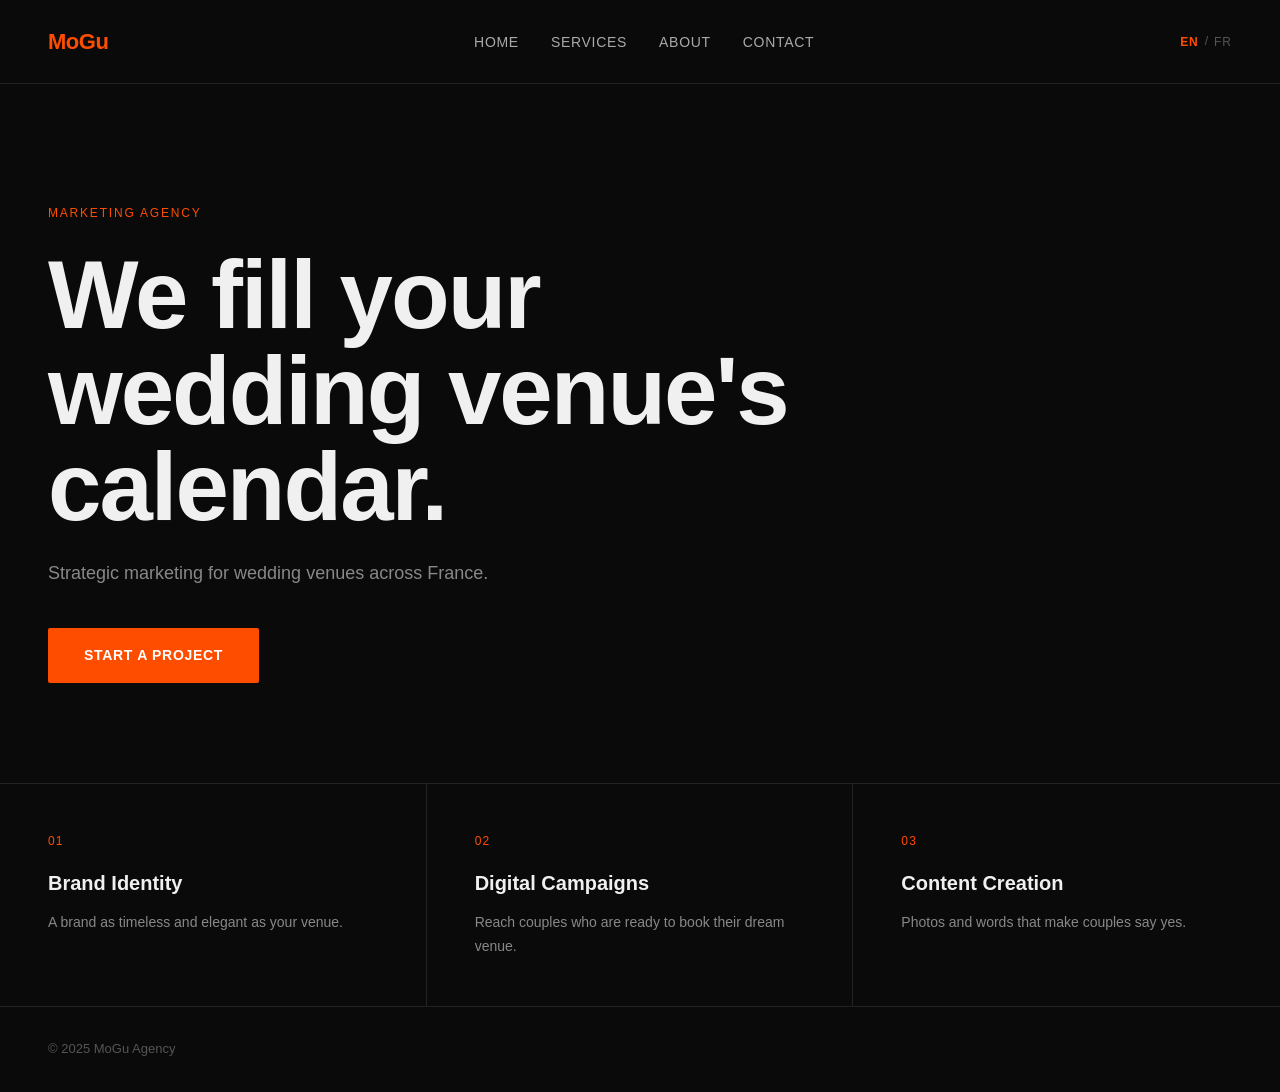
==== index.html @ d8487468 "add images, bilingual toggle, wedding venue content" ====
<!DOCTYPE html>
<html lang="en">

<head>
  <meta charset="UTF-8">
  <meta name="viewport" content="width=device-width, initial-scale=1.0">
  <title>MoGu Agency</title>
  <link rel="stylesheet" href="css/style.css">
</head>

<body>

  <!-- NAVIGATION -->
  <nav class="nav">
    <a href="index.html" class="nav-logo">MoGu</a>
    <button class="nav-toggle" aria-label="Toggle menu">
      <span></span><span></span><span></span>
    </button>
    <ul class="nav-links">
      <li><a href="index.html" data-i18n="nav.home">Home</a></li>
      <li><a href="services.html" data-i18n="nav.services">Services</a></li>
      <li><a href="about.html" data-i18n="nav.about">About</a></li>
      <li><a href="contact.html" data-i18n="nav.contact">Contact</a></li>
    </ul>
    <div class="lang-toggle">
      <button class="lang-btn active" data-lang="en">EN</button>
      <span>/</span>
      <button class="lang-btn" data-lang="fr">FR</button>
    </div>
  </nav>

  <!-- HERO SECTION -->
  <section class="hero">
    <p class="hero-label" data-i18n="home.label">Marketing Agency</p>
    <h1 class="hero-title" data-i18n="home.title">We fill your wedding venue's calendar.</h1>
    <p class="hero-sub" data-i18n="home.sub">Strategic marketing for wedding venues across France.</p>
    <a href="contact.html" class="btn" data-i18n="home.cta">Start a project</a>
  </section>

  <!-- SERVICES PREVIEW -->
  <section class="services-preview">
    <div class="service-card">
      <span class="service-num">01</span>
      <h3 data-i18n="home.s1.title">Brand Identity</h3>
      <p data-i18n="home.s1.desc">A brand as timeless and elegant as your venue.</p>
    </div>
    <div class="service-card">
      <span class="service-num">02</span>
      <h3 data-i18n="home.s2.title">Digital Campaigns</h3>
      <p data-i18n="home.s2.desc">Reach couples who are ready to book their dream venue.</p>
    </div>
    <div class="service-card">
      <span class="service-num">03</span>
      <h3 data-i18n="home.s3.title">Content Creation</h3>
      <p data-i18n="home.s3.desc">Photos and words that make couples say yes.</p>
    </div>
  </section>

  <!-- FOOTER -->
  <footer class="footer">
    <p>© 2025 MoGu Agency</p>
  </footer>

  <script src="js/main.js"></script>

</body>
</html>
---- css/style.css ----
/* ── RESET & BASE ── */
* {
  margin: 0;
  padding: 0;
  box-sizing: border-box;
}

body {
  font-family: 'Helvetica Neue', Arial, sans-serif;
  background-color: #0a0a0a;
  color: #f0f0f0;
  line-height: 1.6;
}

a {
  text-decoration: none;
  color: inherit;
}

/* ── NAVIGATION ── */
.nav {
  display: flex;
  justify-content: space-between;
  align-items: center;
  padding: 24px 48px;
  border-bottom: 1px solid #222;
}

.nav-logo {
  font-size: 22px;
  font-weight: 700;
  letter-spacing: -0.5px;
  color: #ff4d00;
}

.nav-links {
  list-style: none;
  display: flex;
  gap: 32px;
}

.nav-links a {
  font-size: 14px;
  letter-spacing: 0.05em;
  text-transform: uppercase;
  color: #aaa;
  transition: color 0.2s;
}

.nav-links a:hover {
  color: #f0f0f0;
}

/* ── HERO ── */
.hero {
  padding: 120px 48px 100px;
  max-width: 900px;
}

.hero-label {
  font-size: 12px;
  letter-spacing: 0.15em;
  text-transform: uppercase;
  color: #ff4d00;
  margin-bottom: 24px;
}

.hero-title {
  font-size: clamp(48px, 8vw, 96px);
  font-weight: 800;
  line-height: 1.0;
  letter-spacing: -2px;
  margin-bottom: 24px;
  color: #f0f0f0;
}

.hero-sub {
  font-size: 18px;
  color: #888;
  margin-bottom: 40px;
}

.btn {
  display: inline-block;
  padding: 16px 36px;
  background: #ff4d00;
  color: #fff;
  font-size: 14px;
  font-weight: 600;
  letter-spacing: 0.05em;
  text-transform: uppercase;
  border-radius: 2px;
  transition: background 0.2s;
}

.btn:hover {
  background: #e04400;
}

/* ── SERVICES PREVIEW ── */
.services-preview {
  display: grid;
  grid-template-columns: repeat(3, 1fr);
  border-top: 1px solid #222;
}

.service-card {
  padding: 48px;
  border-right: 1px solid #222;
}

.service-card:last-child {
  border-right: none;
}

.service-num {
  font-size: 12px;
  color: #ff4d00;
  letter-spacing: 0.1em;
  display: block;
  margin-bottom: 16px;
}

.service-card h3 {
  font-size: 20px;
  font-weight: 700;
  margin-bottom: 12px;
}

.service-card p {
  font-size: 14px;
  color: #888;
  line-height: 1.7;
}

/* ── FOOTER ── */
.footer {
  padding: 32px 48px;
  border-top: 1px solid #222;
  font-size: 13px;
  color: #555;
}

/* ── SERVICES ── */

/* ── PAGE HEADER ── */
.page-header {
  padding: 80px 48px 60px;
  border-bottom: 1px solid #222;
}

.page-title {
  font-size: clamp(40px, 6vw, 80px);
  font-weight: 800;
  line-height: 1.0;
  letter-spacing: -2px;
  margin-top: 16px;
}

/* ── SERVICES LIST ── */
.services-list {
  display: flex;
  flex-direction: column;
}

.service-row {
  display: grid;
  grid-template-columns: 80px 1fr 240px;
  gap: 48px;
  padding: 48px;
  border-bottom: 1px solid #222;
  transition: background 0.2s;
}

.service-row:hover {
  background: #111;
}

.service-row-num {
  font-size: 13px;
  color: #ff4d00;
  letter-spacing: 0.1em;
  padding-top: 6px;
}

.service-row-body h2 {
  font-size: 26px;
  font-weight: 700;
  margin-bottom: 16px;
  letter-spacing: -0.5px;
}

.service-row-body p {
  font-size: 15px;
  color: #888;
  line-height: 1.8;
  max-width: 500px;
}

.service-row-tags {
  display: flex;
  flex-direction: column;
  gap: 8px;
  padding-top: 6px;
}

.tag {
  display: inline-block;
  padding: 6px 14px;
  border: 1px solid #333;
  font-size: 12px;
  color: #aaa;
  letter-spacing: 0.05em;
  border-radius: 2px;
  width: fit-content;
}

/* ── CTA BAR ── */
.cta-bar {
  display: flex;
  justify-content: space-between;
  align-items: center;
  padding: 48px;
  border-bottom: 1px solid #222;
}

.cta-bar p {
  font-size: 24px;
  font-weight: 700;
  letter-spacing: -0.5px;
}

/* ── ACTIVE NAV LINK ── */
.nav-active {
  color: #f0f0f0 !important;
}

/* ── MANIFESTO ── */
.manifesto {
  padding: 80px 48px;
  border-bottom: 1px solid #222;
  max-width: 800px;
}

.manifesto-text {
  font-size: clamp(22px, 3vw, 36px);
  font-weight: 600;
  line-height: 1.4;
  letter-spacing: -0.5px;
  color: #f0f0f0;
}

/* ── VALUES ── */
.values {
  border-bottom: 1px solid #222;
}

.values-header {
  padding: 48px 48px 0;
}

.values-grid {
  display: grid;
  grid-template-columns: repeat(2, 1fr);
  gap: 0;
}

.value-item {
  padding: 48px;
  border-right: 1px solid #222;
  border-bottom: 1px solid #222;
}

.value-item:nth-child(even) {
  border-right: none;
}

.value-item:nth-last-child(-n+2) {
  border-bottom: none;
}

.value-num {
  font-size: 12px;
  color: #ff4d00;
  letter-spacing: 0.1em;
  display: block;
  margin-bottom: 16px;
}

.value-item h3 {
  font-size: 20px;
  font-weight: 700;
  margin-bottom: 12px;
}

.value-item p {
  font-size: 14px;
  color: #888;
  line-height: 1.8;
}

/* ── STATS ── */
.stats {
  display: grid;
  grid-template-columns: repeat(4, 1fr);
  border-bottom: 1px solid #222;
}

.stat-item {
  padding: 48px;
  border-right: 1px solid #222;
  display: flex;
  flex-direction: column;
  gap: 8px;
}

.stat-item:last-child {
  border-right: none;
}

.stat-num {
  font-size: 48px;
  font-weight: 800;
  letter-spacing: -2px;
  color: #f0f0f0;
  line-height: 1;
}

.stat-label {
  font-size: 13px;
  color: #888;
  text-transform: uppercase;
  letter-spacing: 0.08em;
}


/* ── CONTACT LAYOUT ── */
.contact-layout {
  display: grid;
  grid-template-columns: 1fr 1fr;
  border-top: 1px solid #222;
  border-bottom: 1px solid #222;
}

.contact-info {
  padding: 64px 48px;
  border-right: 1px solid #222;
}

.contact-intro {
  font-size: 18px;
  color: #888;
  line-height: 1.7;
  margin-bottom: 48px;
  max-width: 340px;
}

.contact-details {
  display: flex;
  flex-direction: column;
  gap: 24px;
}

.contact-detail-item {
  display: flex;
  flex-direction: column;
  gap: 4px;
}

.contact-detail-label {
  font-size: 11px;
  text-transform: uppercase;
  letter-spacing: 0.1em;
  color: #555;
}

.contact-detail-value {
  font-size: 16px;
  color: #f0f0f0;
  font-weight: 500;
}

/* ── CONTACT FORM ── */
.contact-form-wrap {
  padding: 64px 48px;
}

.contact-form {
  display: flex;
  flex-direction: column;
  gap: 28px;
}

.form-group {
  display: flex;
  flex-direction: column;
  gap: 8px;
}

.form-group label {
  font-size: 12px;
  text-transform: uppercase;
  letter-spacing: 0.08em;
  color: #888;
}

.form-group input,
.form-group select,
.form-group textarea {
  background: #111;
  border: 1px solid #333;
  color: #f0f0f0;
  padding: 14px 16px;
  font-size: 15px;
  font-family: inherit;
  border-radius: 2px;
  outline: none;
  transition: border-color 0.2s;
}

.form-group input:focus,
.form-group select:focus,
.form-group textarea:focus {
  border-color: #ff4d00;
}

.form-group input::placeholder,
.form-group textarea::placeholder {
  color: #444;
}

.form-group select option {
  background: #111;
}

.form-group textarea {
  resize: vertical;
  min-height: 120px;
}

.btn-full {
  width: 100%;
  text-align: center;
  padding: 18px;
}

/* ── LANGUAGE TOGGLE ── */
.lang-toggle {
  display: flex;
  align-items: center;
  gap: 6px;
  font-size: 12px;
  color: #555;
}

.lang-btn {
  background: none;
  border: none;
  font-size: 12px;
  font-family: inherit;
  letter-spacing: 0.08em;
  color: #555;
  cursor: pointer;
  padding: 2px 0;
  transition: color 0.2s;
}

.lang-btn:hover {
  color: #f0f0f0;
}

.lang-btn.active {
  color: #ff4d00;
  font-weight: 700;
}

/* ── SERVICE IMAGES ── */
.service-img {
  width: 100%;
  height: 220px;
  object-fit: cover;
  border-radius: 2px;
  margin-bottom: 24px;
  display: block;
  filter: brightness(0.92);
  transition: filter 0.3s;
}

.service-row:hover .service-img {
  filter: brightness(1);
}

/* ── ABOUT PHOTO ── */
.about-photo-wrap {
  width: 100%;
  border-bottom: 1px solid #222;
}

.about-photo {
  width: 100%;
  height: 480px;
  object-fit: cover;
  display: block;
  filter: brightness(0.85);
}

/* ── HAMBURGER BUTTON ── */
.nav-toggle {
  display: none;
  background: none;
  border: none;
  cursor: pointer;
  padding: 4px;
  flex-direction: column;
  gap: 5px;
}

.nav-toggle span {
  display: block;
  width: 24px;
  height: 2px;
  background: #f0f0f0;
  transition: all 0.3s ease;
}

.nav-toggle.open span:nth-child(1) {
  transform: translateY(7px) rotate(45deg);
}

.nav-toggle.open span:nth-child(2) {
  opacity: 0;
}

.nav-toggle.open span:nth-child(3) {
  transform: translateY(-7px) rotate(-45deg);
}

/* ── MOBILE RESPONSIVE ── */
@media (max-width: 768px) {

  /* Navigation */
  .nav {
    padding: 20px 24px;
    position: relative;
    flex-wrap: wrap;
  }

  .nav-toggle {
    display: flex;
  }

  .nav-links {
    display: none;
    flex-direction: column;
    gap: 0;
    width: 100%;
    margin-top: 16px;
    border-top: 1px solid #222;
  }

  .nav-links.open {
    display: flex;
  }

  .nav-links li a {
    display: block;
    padding: 14px 0;
    border-bottom: 1px solid #1a1a1a;
    font-size: 15px;
  }

  /* Hero */
  .hero {
    padding: 64px 24px 60px;
  }

  .hero-title {
    letter-spacing: -1px;
  }

  .hero-sub {
    font-size: 16px;
  }

  /* Services preview (home page) */
  .services-preview {
    grid-template-columns: 1fr;
  }

  .service-card {
    padding: 32px 24px;
    border-right: none;
    border-bottom: 1px solid #222;
  }

  .service-card:last-child {
    border-bottom: none;
  }

  /* Page header */
  .page-header {
    padding: 48px 24px 40px;
  }

  /* Services list rows */
  .service-row {
    grid-template-columns: 1fr;
    gap: 16px;
    padding: 32px 24px;
  }

  .service-row-tags {
    flex-direction: row;
    flex-wrap: wrap;
    padding-top: 0;
  }

  /* CTA bar */
  .cta-bar {
    flex-direction: column;
    align-items: flex-start;
    gap: 24px;
    padding: 40px 24px;
  }

  .cta-bar p {
    font-size: 20px;
  }

  /* Manifesto */
  .manifesto {
    padding: 48px 24px;
  }

  /* Values grid */
  .values-header {
    padding: 32px 24px 0;
  }

  .values-grid {
    grid-template-columns: 1fr;
  }

  .value-item {
    border-right: none;
    border-bottom: 1px solid #222;
    padding: 32px 24px;
  }

  .value-item:nth-last-child(-n+2) {
    border-bottom: 1px solid #222;
  }

  .value-item:last-child {
    border-bottom: none;
  }

  /* Stats */
  .stats {
    grid-template-columns: repeat(2, 1fr);
  }

  .stat-item {
    padding: 32px 24px;
    border-right: 1px solid #222;
    border-bottom: 1px solid #222;
  }

  .stat-item:nth-child(even) {
    border-right: none;
  }

  .stat-item:nth-last-child(-n+2) {
    border-bottom: none;
  }

  .stat-num {
    font-size: 36px;
  }

  /* Contact layout */
  .contact-layout {
    grid-template-columns: 1fr;
  }

  .contact-info {
    padding: 40px 24px;
    border-right: none;
    border-bottom: 1px solid #222;
  }

  .contact-form-wrap {
    padding: 40px 24px;
  }

  /* Footer */
  .footer {
    padding: 24px;
  }

  /* Service images */
  .service-img {
    height: 180px;
  }

  /* About photo */
  .about-photo {
    height: 260px;
  }

  /* Language toggle — keep visible on mobile */
  .lang-toggle {
    font-size: 11px;
  }
}
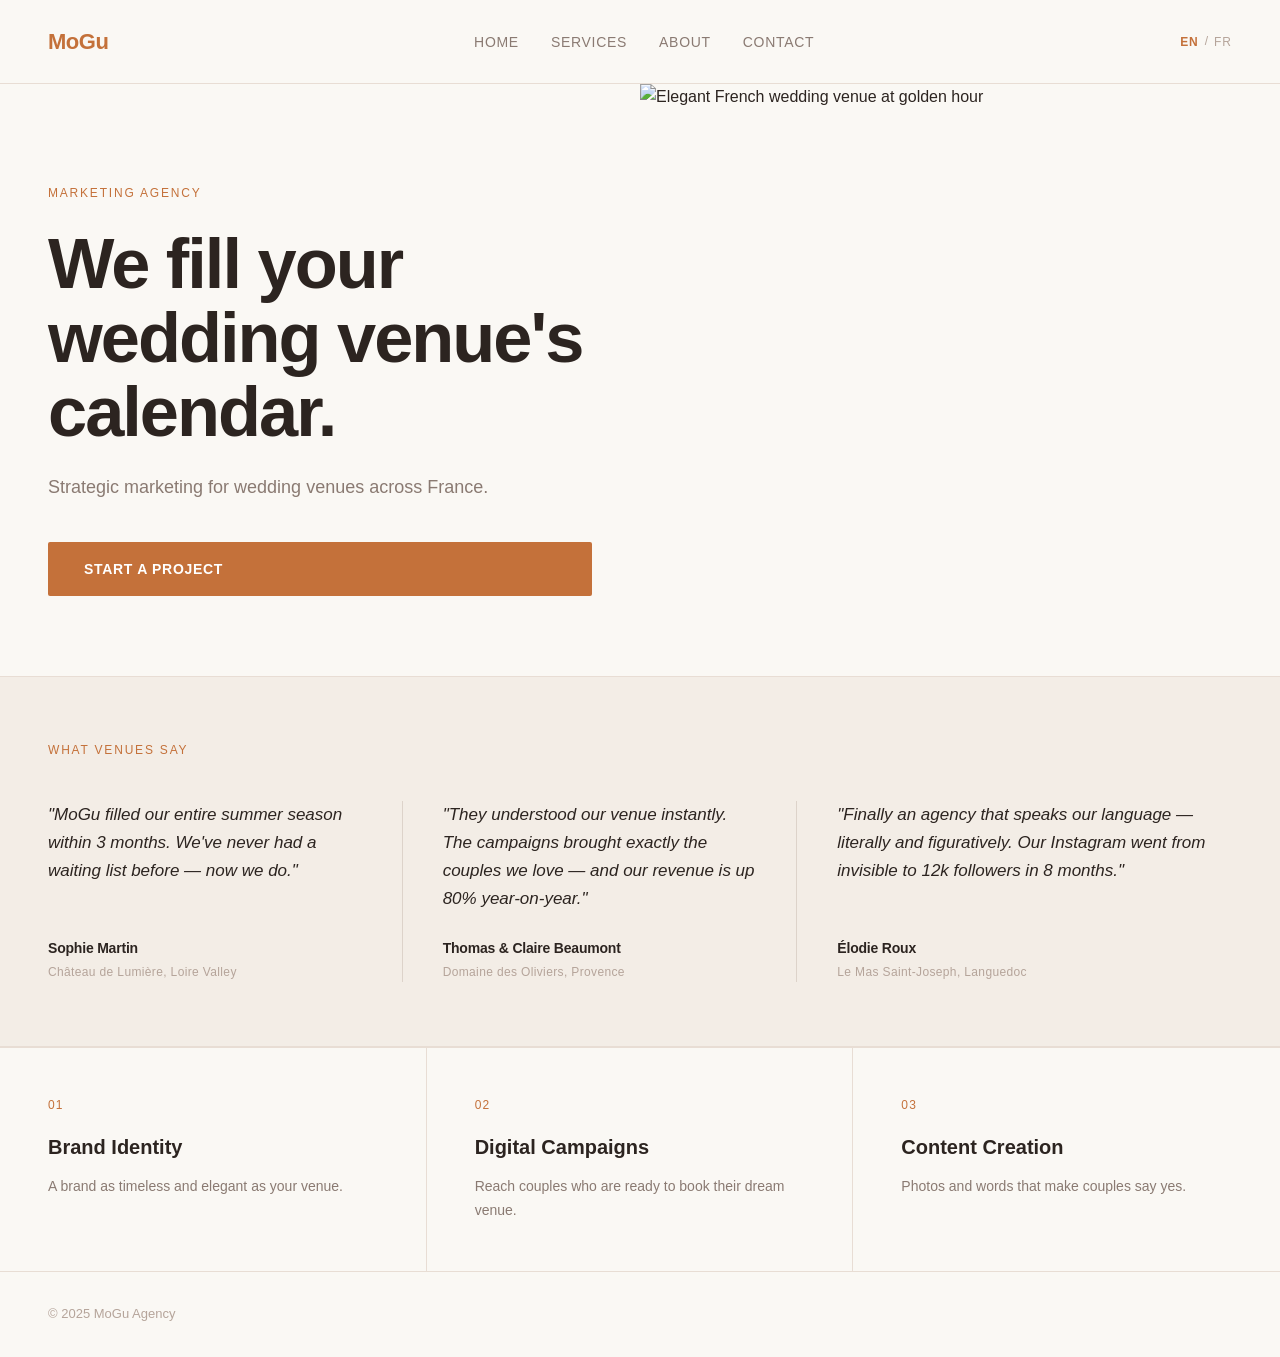
==== commit 8e9b7a0e: "Fix critical UX issues: hero image, testimonials, broken service photo - Add split-screen hero with " ====
--- a/index.html
+++ b/index.html
@@ -31,10 +31,47 @@
 
   <!-- HERO SECTION -->
   <section class="hero">
-    <p class="hero-label" data-i18n="home.label">Marketing Agency</p>
-    <h1 class="hero-title" data-i18n="home.title">We fill your wedding venue's calendar.</h1>
-    <p class="hero-sub" data-i18n="home.sub">Strategic marketing for wedding venues across France.</p>
-    <a href="contact.html" class="btn" data-i18n="home.cta">Start a project</a>
+    <div class="hero-content">
+      <p class="hero-label" data-i18n="home.label">Marketing Agency</p>
+      <h1 class="hero-title" data-i18n="home.title">We fill your wedding venue's calendar.</h1>
+      <p class="hero-sub" data-i18n="home.sub">Strategic marketing for wedding venues across France.</p>
+      <a href="contact.html" class="btn" data-i18n="home.cta">Start a project</a>
+    </div>
+    <div class="hero-img-wrap">
+      <img
+        src="https://images.unsplash.com/photo-1519225421980-715cb0215aed?w=1200&q=90&auto=format&fit=crop"
+        alt="Elegant French wedding venue at golden hour"
+        class="hero-img"
+      />
+    </div>
+  </section>
+
+  <!-- TESTIMONIALS -->
+  <section class="testimonials">
+    <p class="section-label" data-i18n="home.testimonials.label">What venues say</p>
+    <div class="testimonials-grid">
+      <div class="testimonial-item">
+        <p class="testimonial-quote" data-i18n="home.t1.quote">"MoGu filled our entire summer season within 3 months. We've never had a waiting list before — now we do."</p>
+        <div class="testimonial-author">
+          <span class="testimonial-name" data-i18n="home.t1.name">Sophie Martin</span>
+          <span class="testimonial-venue" data-i18n="home.t1.venue">Château de Lumière, Loire Valley</span>
+        </div>
+      </div>
+      <div class="testimonial-item">
+        <p class="testimonial-quote" data-i18n="home.t2.quote">"They understood our venue instantly. The campaigns brought exactly the couples we love — and our revenue is up 80% year-on-year."</p>
+        <div class="testimonial-author">
+          <span class="testimonial-name" data-i18n="home.t2.name">Thomas & Claire Beaumont</span>
+          <span class="testimonial-venue" data-i18n="home.t2.venue">Domaine des Oliviers, Provence</span>
+        </div>
+      </div>
+      <div class="testimonial-item">
+        <p class="testimonial-quote" data-i18n="home.t3.quote">"Finally an agency that speaks our language — literally and figuratively. Our Instagram went from invisible to 12k followers in 8 months."</p>
+        <div class="testimonial-author">
+          <span class="testimonial-name" data-i18n="home.t3.name">Élodie Roux</span>
+          <span class="testimonial-venue" data-i18n="home.t3.venue">Le Mas Saint-Joseph, Languedoc</span>
+        </div>
+      </div>
+    </div>
   </section>
 
   <!-- SERVICES PREVIEW -->
--- a/css/style.css
+++ b/css/style.css
@@ -7,8 +7,8 @@
 
 body {
   font-family: 'Helvetica Neue', Arial, sans-serif;
-  background-color: #0a0a0a;
-  color: #f0f0f0;
+  background-color: #faf8f4;
+  color: #2c2420;
   line-height: 1.6;
 }
 
@@ -23,14 +23,18 @@
   justify-content: space-between;
   align-items: center;
   padding: 24px 48px;
-  border-bottom: 1px solid #222;
+  border-bottom: 1px solid #e8ddd4;
+  background-color: #faf8f4;
+  position: sticky;
+  top: 0;
+  z-index: 100;
 }
 
 .nav-logo {
   font-size: 22px;
   font-weight: 700;
   letter-spacing: -0.5px;
-  color: #ff4d00;
+  color: #c4713a;
 }
 
 .nav-links {
@@ -43,47 +47,140 @@
   font-size: 14px;
   letter-spacing: 0.05em;
   text-transform: uppercase;
-  color: #aaa;
+  color: #8a7a72;
   transition: color 0.2s;
 }
 
 .nav-links a:hover {
-  color: #f0f0f0;
+  color: #2c2420;
 }
 
 /* ── HERO ── */
 .hero {
-  padding: 120px 48px 100px;
-  max-width: 900px;
+  display: grid;
+  grid-template-columns: 1fr 1fr;
+  min-height: 560px;
+  border-bottom: 1px solid #e8ddd4;
+  background-color: #faf8f4;
+  overflow: hidden;
+}
+
+.hero-content {
+  padding: 100px 48px 80px;
+  display: flex;
+  flex-direction: column;
+  justify-content: center;
+}
+
+.hero-img-wrap {
+  overflow: hidden;
+  position: relative;
+}
+
+.hero-img {
+  width: 100%;
+  height: 100%;
+  object-fit: cover;
+  display: block;
+  transition: transform 0.8s ease;
+}
+
+.hero-img-wrap:hover .hero-img {
+  transform: scale(1.03);
 }
 
 .hero-label {
   font-size: 12px;
   letter-spacing: 0.15em;
   text-transform: uppercase;
-  color: #ff4d00;
+  color: #c4713a;
   margin-bottom: 24px;
 }
 
 .hero-title {
-  font-size: clamp(48px, 8vw, 96px);
+  font-size: clamp(38px, 5.5vw, 76px);
   font-weight: 800;
-  line-height: 1.0;
+  line-height: 1.05;
   letter-spacing: -2px;
   margin-bottom: 24px;
-  color: #f0f0f0;
+  color: #2c2420;
 }
 
 .hero-sub {
   font-size: 18px;
-  color: #888;
+  color: #8a7a72;
   margin-bottom: 40px;
+}
+
+/* ── TESTIMONIALS ── */
+.testimonials {
+  padding: 64px 48px;
+  border-bottom: 1px solid #e8ddd4;
+  background-color: #f3ede6;
+}
+
+.section-label {
+  font-size: 12px;
+  letter-spacing: 0.15em;
+  text-transform: uppercase;
+  color: #c4713a;
+  margin-bottom: 40px;
+  display: block;
+}
+
+.testimonials-grid {
+  display: grid;
+  grid-template-columns: repeat(3, 1fr);
+  gap: 0;
+}
+
+.testimonial-item {
+  padding: 0 40px 0 0;
+  border-right: 1px solid #ddd3ca;
+  margin-right: 40px;
+  display: flex;
+  flex-direction: column;
+  justify-content: space-between;
+  gap: 24px;
+}
+
+.testimonial-item:last-child {
+  border-right: none;
+  margin-right: 0;
+  padding-right: 0;
+}
+
+.testimonial-quote {
+  font-size: 17px;
+  line-height: 1.65;
+  color: #2c2420;
+  font-style: italic;
+  flex-grow: 1;
+}
+
+.testimonial-author {
+  display: flex;
+  flex-direction: column;
+  gap: 4px;
+}
+
+.testimonial-name {
+  font-size: 14px;
+  font-weight: 700;
+  color: #2c2420;
+  letter-spacing: -0.2px;
+}
+
+.testimonial-venue {
+  font-size: 12px;
+  color: #b5a49a;
+  letter-spacing: 0.03em;
 }
 
 .btn {
   display: inline-block;
   padding: 16px 36px;
-  background: #ff4d00;
+  background: #c4713a;
   color: #fff;
   font-size: 14px;
   font-weight: 600;
@@ -91,22 +188,31 @@
   text-transform: uppercase;
   border-radius: 2px;
   transition: background 0.2s;
+  border: none;
+  cursor: pointer;
+  font-family: inherit;
 }
 
 .btn:hover {
-  background: #e04400;
+  background: #a85f2e;
 }
 
 /* ── SERVICES PREVIEW ── */
 .services-preview {
   display: grid;
   grid-template-columns: repeat(3, 1fr);
-  border-top: 1px solid #222;
+  border-top: 1px solid #e8ddd4;
+  background-color: #faf8f4;
 }
 
 .service-card {
   padding: 48px;
-  border-right: 1px solid #222;
+  border-right: 1px solid #e8ddd4;
+  transition: background 0.2s;
+}
+
+.service-card:hover {
+  background: #f3ede6;
 }
 
 .service-card:last-child {
@@ -115,7 +221,7 @@
 
 .service-num {
   font-size: 12px;
-  color: #ff4d00;
+  color: #c4713a;
   letter-spacing: 0.1em;
   display: block;
   margin-bottom: 16px;
@@ -125,28 +231,29 @@
   font-size: 20px;
   font-weight: 700;
   margin-bottom: 12px;
+  color: #2c2420;
 }
 
 .service-card p {
   font-size: 14px;
-  color: #888;
+  color: #8a7a72;
   line-height: 1.7;
 }
 
 /* ── FOOTER ── */
 .footer {
   padding: 32px 48px;
-  border-top: 1px solid #222;
+  border-top: 1px solid #e8ddd4;
   font-size: 13px;
-  color: #555;
-}
-
-/* ── SERVICES ── */
+  color: #b5a49a;
+  background-color: #faf8f4;
+}
 
 /* ── PAGE HEADER ── */
 .page-header {
   padding: 80px 48px 60px;
-  border-bottom: 1px solid #222;
+  border-bottom: 1px solid #e8ddd4;
+  background-color: #faf8f4;
 }
 
 .page-title {
@@ -155,12 +262,14 @@
   line-height: 1.0;
   letter-spacing: -2px;
   margin-top: 16px;
+  color: #2c2420;
 }
 
 /* ── SERVICES LIST ── */
 .services-list {
   display: flex;
   flex-direction: column;
+  background-color: #faf8f4;
 }
 
 .service-row {
@@ -168,17 +277,17 @@
   grid-template-columns: 80px 1fr 240px;
   gap: 48px;
   padding: 48px;
-  border-bottom: 1px solid #222;
+  border-bottom: 1px solid #e8ddd4;
   transition: background 0.2s;
 }
 
 .service-row:hover {
-  background: #111;
+  background: #f5ede5;
 }
 
 .service-row-num {
   font-size: 13px;
-  color: #ff4d00;
+  color: #c4713a;
   letter-spacing: 0.1em;
   padding-top: 6px;
 }
@@ -188,11 +297,12 @@
   font-weight: 700;
   margin-bottom: 16px;
   letter-spacing: -0.5px;
+  color: #2c2420;
 }
 
 .service-row-body p {
   font-size: 15px;
-  color: #888;
+  color: #8a7a72;
   line-height: 1.8;
   max-width: 500px;
 }
@@ -207,12 +317,13 @@
 .tag {
   display: inline-block;
   padding: 6px 14px;
-  border: 1px solid #333;
+  border: 1px solid #ddd3ca;
   font-size: 12px;
-  color: #aaa;
+  color: #8a7a72;
   letter-spacing: 0.05em;
   border-radius: 2px;
   width: fit-content;
+  background: #fff;
 }
 
 /* ── CTA BAR ── */
@@ -221,38 +332,43 @@
   justify-content: space-between;
   align-items: center;
   padding: 48px;
-  border-bottom: 1px solid #222;
+  border-bottom: 1px solid #e8ddd4;
+  background-color: #f3ede6;
 }
 
 .cta-bar p {
   font-size: 24px;
   font-weight: 700;
   letter-spacing: -0.5px;
+  color: #2c2420;
 }
 
 /* ── ACTIVE NAV LINK ── */
 .nav-active {
-  color: #f0f0f0 !important;
+  color: #2c2420 !important;
+  font-weight: 600;
 }
 
 /* ── MANIFESTO ── */
 .manifesto {
   padding: 80px 48px;
-  border-bottom: 1px solid #222;
+  border-bottom: 1px solid #e8ddd4;
   max-width: 800px;
+  background-color: #faf8f4;
 }
 
 .manifesto-text {
-  font-size: clamp(22px, 3vw, 36px);
+  font-size: clamp(20px, 2.8vw, 34px);
   font-weight: 600;
-  line-height: 1.4;
-  letter-spacing: -0.5px;
-  color: #f0f0f0;
+  line-height: 1.5;
+  letter-spacing: -0.3px;
+  color: #2c2420;
 }
 
 /* ── VALUES ── */
 .values {
-  border-bottom: 1px solid #222;
+  border-bottom: 1px solid #e8ddd4;
+  background-color: #faf8f4;
 }
 
 .values-header {
@@ -267,8 +383,8 @@
 
 .value-item {
   padding: 48px;
-  border-right: 1px solid #222;
-  border-bottom: 1px solid #222;
+  border-right: 1px solid #e8ddd4;
+  border-bottom: 1px solid #e8ddd4;
 }
 
 .value-item:nth-child(even) {
@@ -281,7 +397,7 @@
 
 .value-num {
   font-size: 12px;
-  color: #ff4d00;
+  color: #c4713a;
   letter-spacing: 0.1em;
   display: block;
   margin-bottom: 16px;
@@ -291,11 +407,12 @@
   font-size: 20px;
   font-weight: 700;
   margin-bottom: 12px;
+  color: #2c2420;
 }
 
 .value-item p {
   font-size: 14px;
-  color: #888;
+  color: #8a7a72;
   line-height: 1.8;
 }
 
@@ -303,12 +420,13 @@
 .stats {
   display: grid;
   grid-template-columns: repeat(4, 1fr);
-  border-bottom: 1px solid #222;
+  border-bottom: 1px solid #e8ddd4;
+  background-color: #f3ede6;
 }
 
 .stat-item {
   padding: 48px;
-  border-right: 1px solid #222;
+  border-right: 1px solid #e8ddd4;
   display: flex;
   flex-direction: column;
   gap: 8px;
@@ -322,34 +440,35 @@
   font-size: 48px;
   font-weight: 800;
   letter-spacing: -2px;
-  color: #f0f0f0;
+  color: #c4713a;
   line-height: 1;
 }
 
 .stat-label {
   font-size: 13px;
-  color: #888;
+  color: #8a7a72;
   text-transform: uppercase;
   letter-spacing: 0.08em;
 }
-
 
 /* ── CONTACT LAYOUT ── */
 .contact-layout {
   display: grid;
   grid-template-columns: 1fr 1fr;
-  border-top: 1px solid #222;
-  border-bottom: 1px solid #222;
+  border-top: 1px solid #e8ddd4;
+  border-bottom: 1px solid #e8ddd4;
+  background-color: #faf8f4;
 }
 
 .contact-info {
   padding: 64px 48px;
-  border-right: 1px solid #222;
+  border-right: 1px solid #e8ddd4;
+  background-color: #f3ede6;
 }
 
 .contact-intro {
   font-size: 18px;
-  color: #888;
+  color: #8a7a72;
   line-height: 1.7;
   margin-bottom: 48px;
   max-width: 340px;
@@ -371,18 +490,19 @@
   font-size: 11px;
   text-transform: uppercase;
   letter-spacing: 0.1em;
-  color: #555;
+  color: #b5a49a;
 }
 
 .contact-detail-value {
   font-size: 16px;
-  color: #f0f0f0;
+  color: #2c2420;
   font-weight: 500;
 }
 
 /* ── CONTACT FORM ── */
 .contact-form-wrap {
   padding: 64px 48px;
+  background-color: #faf8f4;
 }
 
 .contact-form {
@@ -401,15 +521,15 @@
   font-size: 12px;
   text-transform: uppercase;
   letter-spacing: 0.08em;
-  color: #888;
+  color: #8a7a72;
 }
 
 .form-group input,
 .form-group select,
 .form-group textarea {
-  background: #111;
-  border: 1px solid #333;
-  color: #f0f0f0;
+  background: #fff;
+  border: 1px solid #ddd3ca;
+  color: #2c2420;
   padding: 14px 16px;
   font-size: 15px;
   font-family: inherit;
@@ -421,16 +541,17 @@
 .form-group input:focus,
 .form-group select:focus,
 .form-group textarea:focus {
-  border-color: #ff4d00;
+  border-color: #c4713a;
 }
 
 .form-group input::placeholder,
 .form-group textarea::placeholder {
-  color: #444;
+  color: #c5b9b2;
 }
 
 .form-group select option {
-  background: #111;
+  background: #fff;
+  color: #2c2420;
 }
 
 .form-group textarea {
@@ -450,7 +571,7 @@
   align-items: center;
   gap: 6px;
   font-size: 12px;
-  color: #555;
+  color: #b5a49a;
 }
 
 .lang-btn {
@@ -459,49 +580,53 @@
   font-size: 12px;
   font-family: inherit;
   letter-spacing: 0.08em;
-  color: #555;
+  color: #b5a49a;
   cursor: pointer;
   padding: 2px 0;
   transition: color 0.2s;
 }
 
 .lang-btn:hover {
-  color: #f0f0f0;
+  color: #2c2420;
 }
 
 .lang-btn.active {
-  color: #ff4d00;
+  color: #c4713a;
   font-weight: 700;
 }
 
 /* ── SERVICE IMAGES ── */
 .service-img {
   width: 100%;
-  height: 220px;
+  height: 240px;
   object-fit: cover;
-  border-radius: 2px;
+  border-radius: 3px;
   margin-bottom: 24px;
   display: block;
-  filter: brightness(0.92);
-  transition: filter 0.3s;
+  transition: transform 0.4s ease;
 }
 
 .service-row:hover .service-img {
-  filter: brightness(1);
+  transform: scale(1.01);
 }
 
 /* ── ABOUT PHOTO ── */
 .about-photo-wrap {
   width: 100%;
-  border-bottom: 1px solid #222;
+  border-bottom: 1px solid #e8ddd4;
+  overflow: hidden;
 }
 
 .about-photo {
   width: 100%;
-  height: 480px;
+  height: 520px;
   object-fit: cover;
   display: block;
-  filter: brightness(0.85);
+  transition: transform 0.6s ease;
+}
+
+.about-photo-wrap:hover .about-photo {
+  transform: scale(1.02);
 }
 
 /* ── HAMBURGER BUTTON ── */
@@ -519,7 +644,7 @@
   display: block;
   width: 24px;
   height: 2px;
-  background: #f0f0f0;
+  background: #2c2420;
   transition: all 0.3s ease;
 }
 
@@ -543,6 +668,7 @@
     padding: 20px 24px;
     position: relative;
     flex-wrap: wrap;
+    gap: 12px;
   }
 
   .nav-toggle {
@@ -554,8 +680,8 @@
     flex-direction: column;
     gap: 0;
     width: 100%;
-    margin-top: 16px;
-    border-top: 1px solid #222;
+    border-top: 1px solid #e8ddd4;
+    margin-top: 4px;
   }
 
   .nav-links.open {
@@ -565,13 +691,22 @@
   .nav-links li a {
     display: block;
     padding: 14px 0;
-    border-bottom: 1px solid #1a1a1a;
+    border-bottom: 1px solid #f0e8e0;
     font-size: 15px;
   }
 
   /* Hero */
   .hero {
-    padding: 64px 24px 60px;
+    grid-template-columns: 1fr;
+    min-height: auto;
+  }
+
+  .hero-content {
+    padding: 64px 24px 48px;
+  }
+
+  .hero-img-wrap {
+    height: 280px;
   }
 
   .hero-title {
@@ -582,7 +717,29 @@
     font-size: 16px;
   }
 
-  /* Services preview (home page) */
+  /* Testimonials */
+  .testimonials {
+    padding: 48px 24px;
+  }
+
+  .testimonials-grid {
+    grid-template-columns: 1fr;
+    gap: 40px;
+  }
+
+  .testimonial-item {
+    padding: 0 0 40px 0;
+    margin-right: 0;
+    border-right: none;
+    border-bottom: 1px solid #ddd3ca;
+  }
+
+  .testimonial-item:last-child {
+    border-bottom: none;
+    padding-bottom: 0;
+  }
+
+  /* Services preview */
   .services-preview {
     grid-template-columns: 1fr;
   }
@@ -590,7 +747,7 @@
   .service-card {
     padding: 32px 24px;
     border-right: none;
-    border-bottom: 1px solid #222;
+    border-bottom: 1px solid #e8ddd4;
   }
 
   .service-card:last-child {
@@ -643,12 +800,12 @@
 
   .value-item {
     border-right: none;
-    border-bottom: 1px solid #222;
+    border-bottom: 1px solid #e8ddd4;
     padding: 32px 24px;
   }
 
   .value-item:nth-last-child(-n+2) {
-    border-bottom: 1px solid #222;
+    border-bottom: 1px solid #e8ddd4;
   }
 
   .value-item:last-child {
@@ -662,8 +819,8 @@
 
   .stat-item {
     padding: 32px 24px;
-    border-right: 1px solid #222;
-    border-bottom: 1px solid #222;
+    border-right: 1px solid #e8ddd4;
+    border-bottom: 1px solid #e8ddd4;
   }
 
   .stat-item:nth-child(even) {
@@ -686,7 +843,7 @@
   .contact-info {
     padding: 40px 24px;
     border-right: none;
-    border-bottom: 1px solid #222;
+    border-bottom: 1px solid #e8ddd4;
   }
 
   .contact-form-wrap {
@@ -700,16 +857,16 @@
 
   /* Service images */
   .service-img {
-    height: 180px;
+    height: 200px;
   }
 
   /* About photo */
   .about-photo {
-    height: 260px;
-  }
-
-  /* Language toggle — keep visible on mobile */
+    height: 280px;
+  }
+
+  /* Language toggle */
   .lang-toggle {
     font-size: 11px;
   }
-}+}
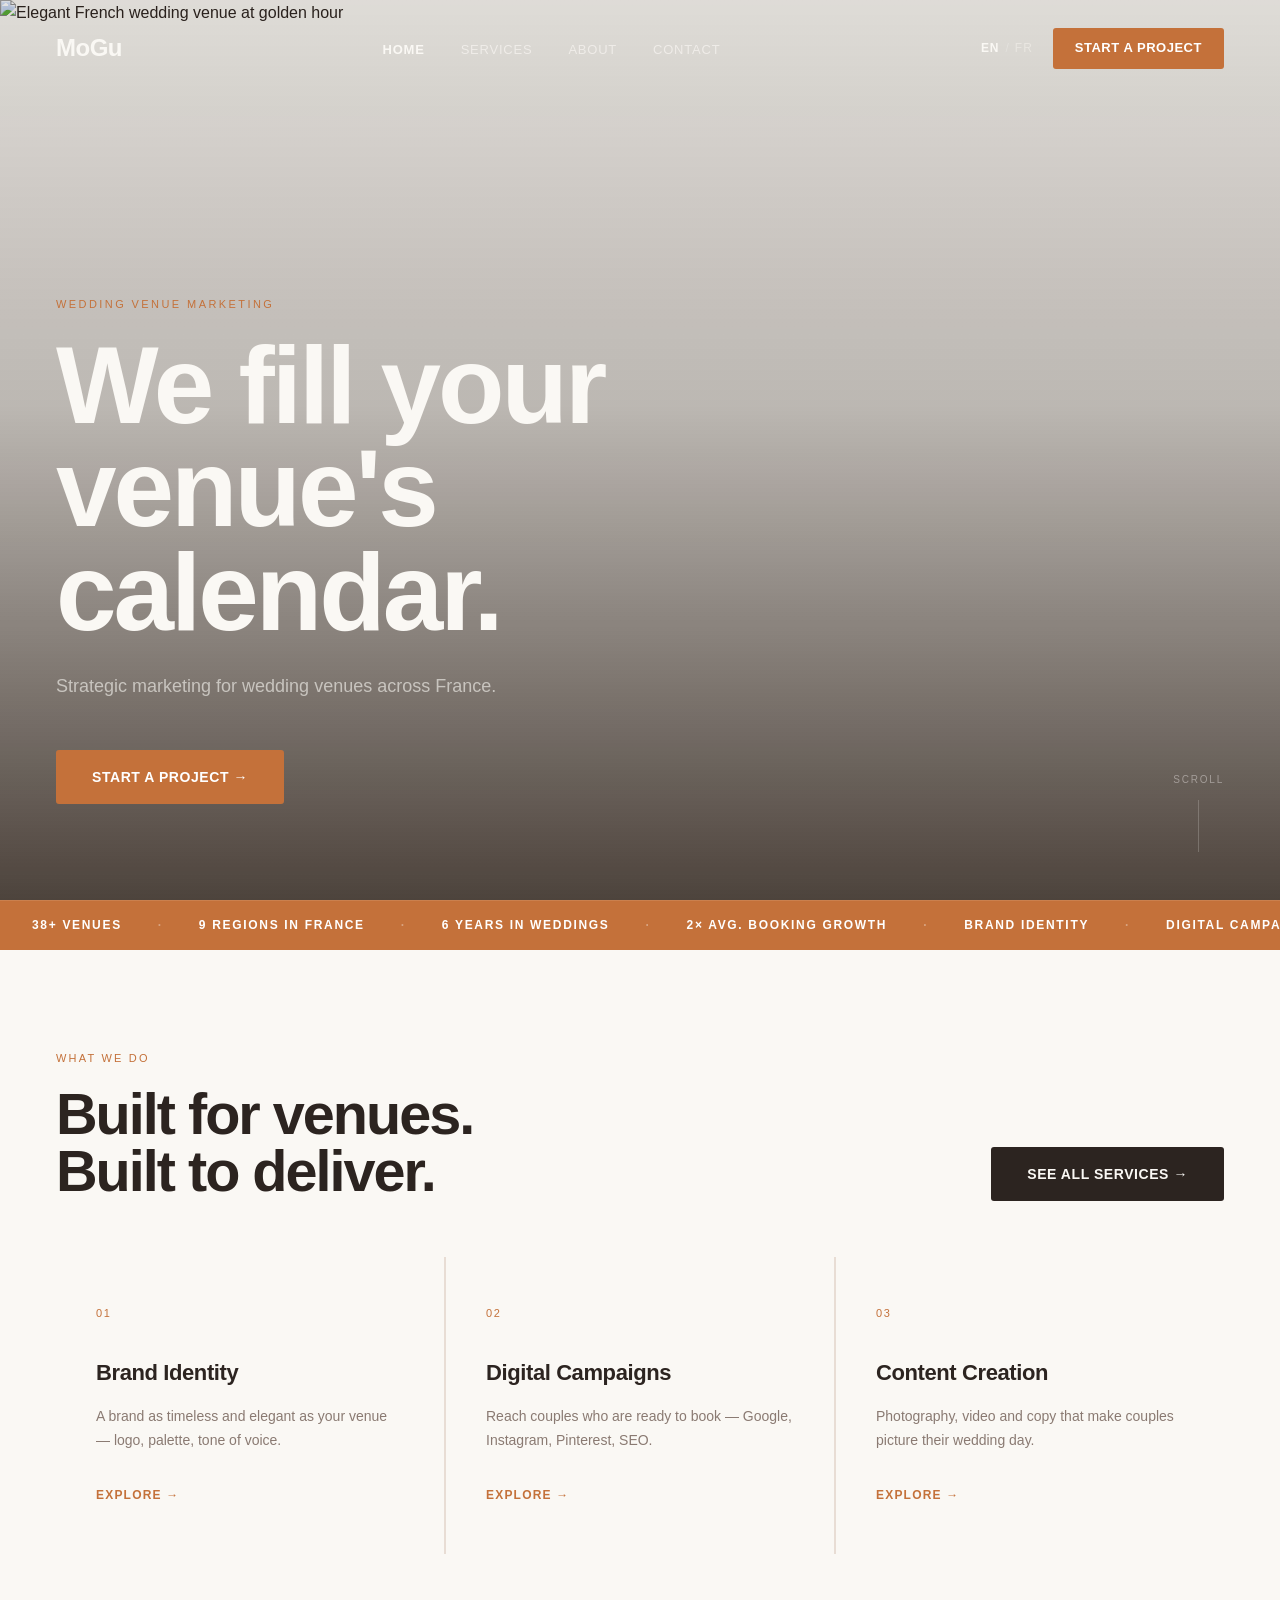
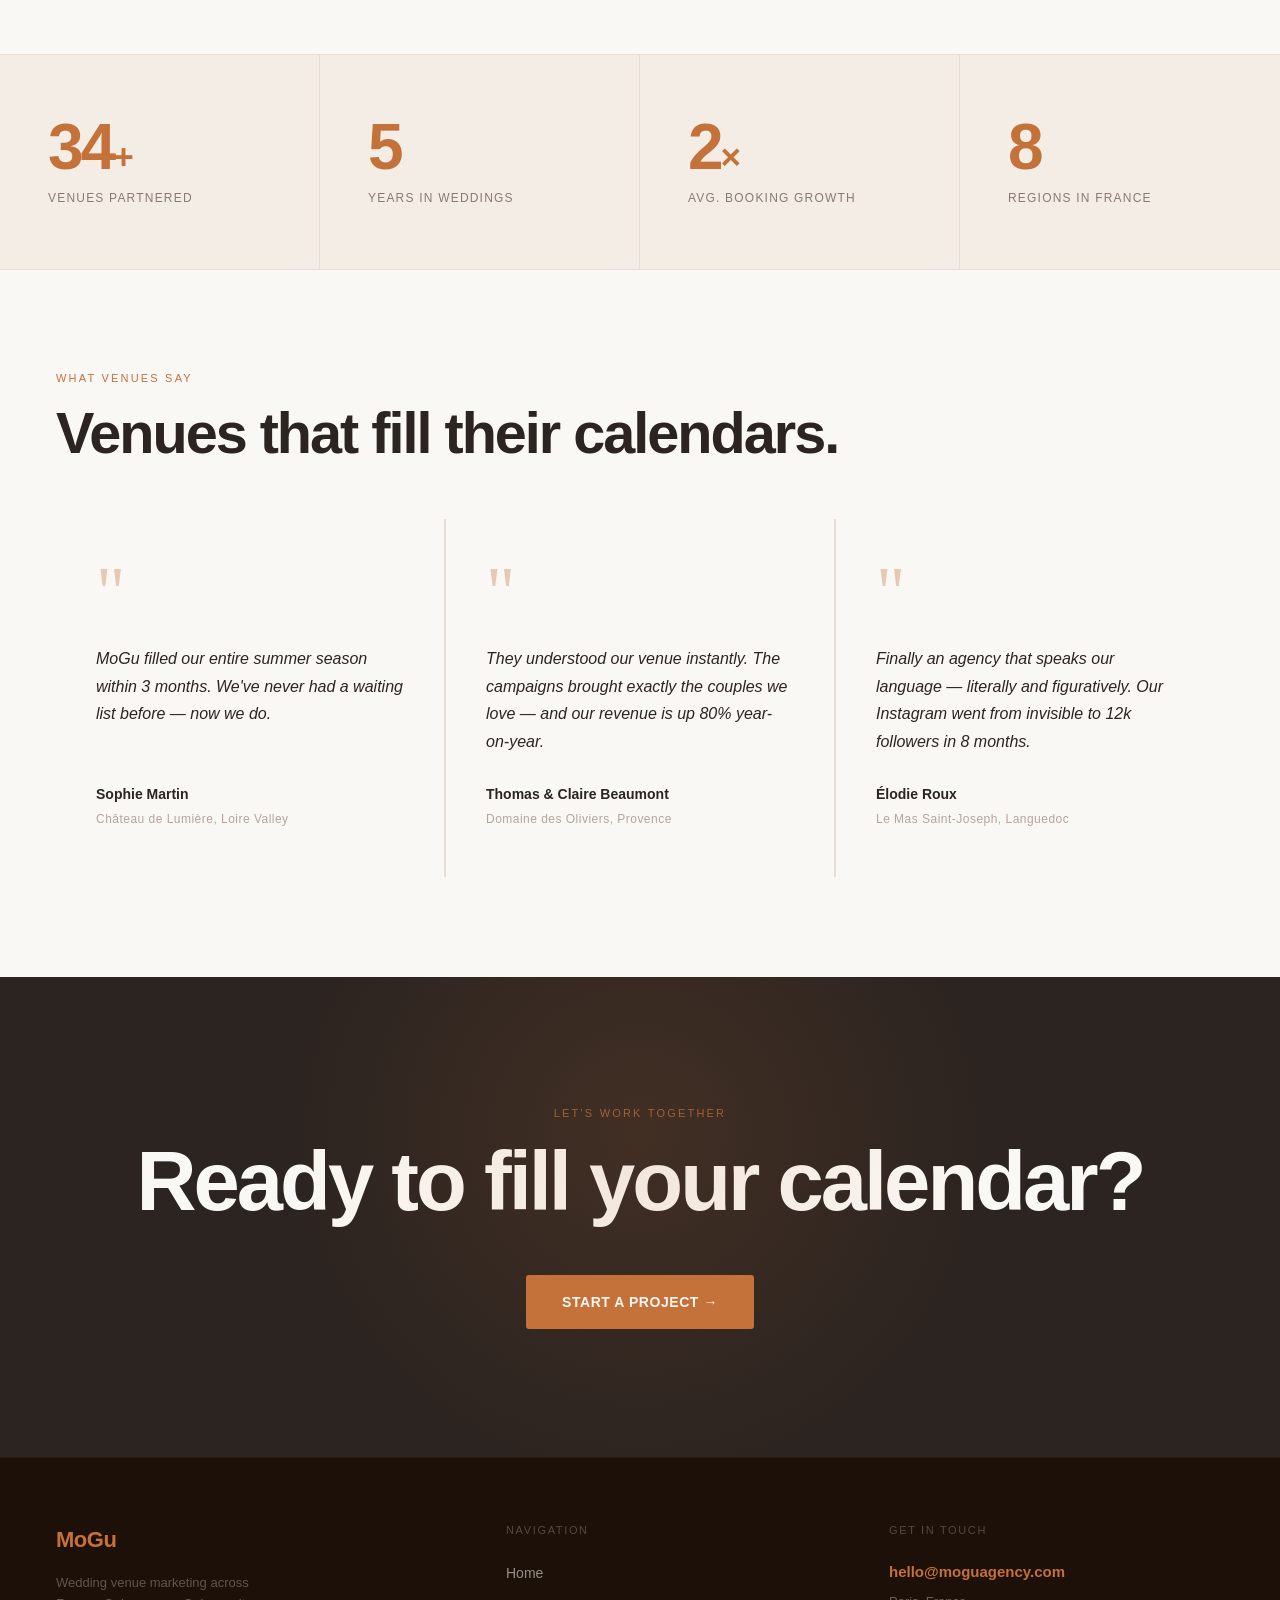
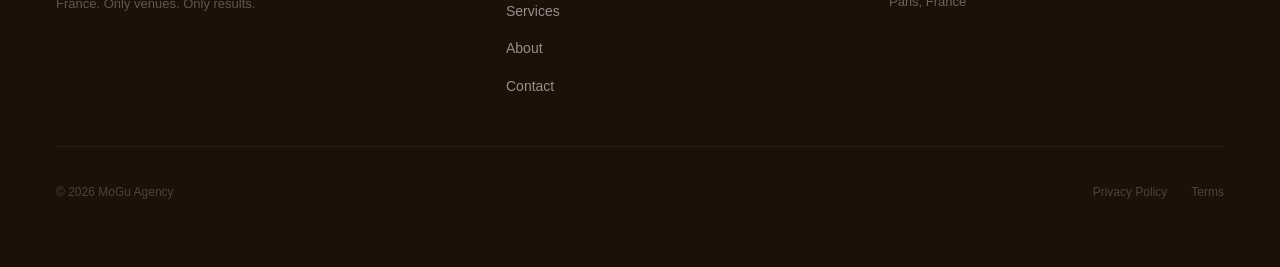
==== commit b15cf913: "Full redesign: cinematic hero, scroll animations, bold palette - Complete CSS rewrite with new desig" ====
--- a/index.html
+++ b/index.html
@@ -1,104 +1,201 @@
 <!DOCTYPE html>
 <html lang="en">
-
 <head>
   <meta charset="UTF-8">
   <meta name="viewport" content="width=device-width, initial-scale=1.0">
-  <title>MoGu Agency</title>
+  <title>MoGu Agency — Wedding Venue Marketing, France</title>
   <link rel="stylesheet" href="css/style.css">
 </head>
-
 <body>
 
-  <!-- NAVIGATION -->
-  <nav class="nav">
+  <!-- NAV -->
+  <nav class="nav" id="nav">
     <a href="index.html" class="nav-logo">MoGu</a>
     <button class="nav-toggle" aria-label="Toggle menu">
       <span></span><span></span><span></span>
     </button>
     <ul class="nav-links">
-      <li><a href="index.html" data-i18n="nav.home">Home</a></li>
+      <li><a href="index.html" class="nav-active" data-i18n="nav.home">Home</a></li>
       <li><a href="services.html" data-i18n="nav.services">Services</a></li>
       <li><a href="about.html" data-i18n="nav.about">About</a></li>
       <li><a href="contact.html" data-i18n="nav.contact">Contact</a></li>
     </ul>
-    <div class="lang-toggle">
-      <button class="lang-btn active" data-lang="en">EN</button>
-      <span>/</span>
-      <button class="lang-btn" data-lang="fr">FR</button>
+    <div class="nav-right">
+      <div class="lang-toggle">
+        <button class="lang-btn active" data-lang="en">EN</button>
+        <span>/</span>
+        <button class="lang-btn" data-lang="fr">FR</button>
+      </div>
+      <a href="contact.html" class="nav-cta" data-i18n="nav.cta">Start a project</a>
     </div>
   </nav>
 
-  <!-- HERO SECTION -->
+  <!-- HERO -->
   <section class="hero">
+    <div class="hero-bg">
+      <img
+        src="https://images.unsplash.com/photo-1519225421980-715cb0215aed?w=1920&q=90&auto=format&fit=crop"
+        alt="Elegant French wedding venue at golden hour"
+        class="hero-bg-img"
+        id="heroBgImg"
+      />
+    </div>
+    <div class="hero-overlay"></div>
     <div class="hero-content">
-      <p class="hero-label" data-i18n="home.label">Marketing Agency</p>
-      <h1 class="hero-title" data-i18n="home.title">We fill your wedding venue's calendar.</h1>
+      <span class="hero-eyebrow" data-i18n="home.eyebrow">Wedding Venue Marketing</span>
+      <h1 class="hero-title" data-i18n="home.title">We fill your<br>venue's calendar.</h1>
       <p class="hero-sub" data-i18n="home.sub">Strategic marketing for wedding venues across France.</p>
-      <a href="contact.html" class="btn" data-i18n="home.cta">Start a project</a>
-    </div>
-    <div class="hero-img-wrap">
-      <img
-        src="https://images.unsplash.com/photo-1519225421980-715cb0215aed?w=1200&q=90&auto=format&fit=crop"
-        alt="Elegant French wedding venue at golden hour"
-        class="hero-img"
-      />
-    </div>
-  </section>
+      <a href="contact.html" class="btn" data-i18n="home.cta">Start a project →</a>
+    </div>
+    <div class="hero-scroll">
+      <span>Scroll</span>
+      <div class="hero-scroll-line"></div>
+    </div>
+  </section>
+
+  <!-- MARQUEE -->
+  <div class="marquee" aria-hidden="true">
+    <div class="marquee-track">
+      <span class="marquee-item">38+ Venues</span><span class="marquee-dot marquee-item">·</span>
+      <span class="marquee-item">9 Regions in France</span><span class="marquee-dot marquee-item">·</span>
+      <span class="marquee-item">6 Years in Weddings</span><span class="marquee-dot marquee-item">·</span>
+      <span class="marquee-item">2× Avg. Booking Growth</span><span class="marquee-dot marquee-item">·</span>
+      <span class="marquee-item">Brand Identity</span><span class="marquee-dot marquee-item">·</span>
+      <span class="marquee-item">Digital Campaigns</span><span class="marquee-dot marquee-item">·</span>
+      <span class="marquee-item">Content Creation</span><span class="marquee-dot marquee-item">·</span>
+      <span class="marquee-item">Web Design</span><span class="marquee-dot marquee-item">·</span>
+      <span class="marquee-item">38+ Venues</span><span class="marquee-dot marquee-item">·</span>
+      <span class="marquee-item">9 Regions in France</span><span class="marquee-dot marquee-item">·</span>
+      <span class="marquee-item">6 Years in Weddings</span><span class="marquee-dot marquee-item">·</span>
+      <span class="marquee-item">2× Avg. Booking Growth</span><span class="marquee-dot marquee-item">·</span>
+      <span class="marquee-item">Brand Identity</span><span class="marquee-dot marquee-item">·</span>
+      <span class="marquee-item">Digital Campaigns</span><span class="marquee-dot marquee-item">·</span>
+      <span class="marquee-item">Content Creation</span><span class="marquee-dot marquee-item">·</span>
+      <span class="marquee-item">Web Design</span><span class="marquee-dot marquee-item">·</span>
+    </div>
+  </div>
+
+  <!-- SERVICES -->
+  <section class="services-section">
+    <div class="services-section-header reveal">
+      <div>
+        <span class="section-eyebrow" data-i18n="home.services.eyebrow">What we do</span>
+        <h2 class="section-title" data-i18n="home.services.title">Built for venues.<br>Built to deliver.</h2>
+      </div>
+      <a href="services.html" class="btn btn-dark" data-i18n="home.services.link">See all services →</a>
+    </div>
+    <div class="services-grid">
+      <div class="service-card reveal">
+        <span class="service-card-num">01</span>
+        <h3 class="service-card-title" data-i18n="home.s1.title">Brand Identity</h3>
+        <p class="service-card-desc" data-i18n="home.s1.desc">A brand as timeless and elegant as your venue — logo, palette, tone of voice.</p>
+        <a href="services.html" class="service-card-link" data-i18n="home.explore">Explore →</a>
+      </div>
+      <div class="service-card reveal delay-1">
+        <span class="service-card-num">02</span>
+        <h3 class="service-card-title" data-i18n="home.s2.title">Digital Campaigns</h3>
+        <p class="service-card-desc" data-i18n="home.s2.desc">Reach couples who are ready to book — Google, Instagram, Pinterest, SEO.</p>
+        <a href="services.html" class="service-card-link" data-i18n="home.explore">Explore →</a>
+      </div>
+      <div class="service-card reveal delay-2">
+        <span class="service-card-num">03</span>
+        <h3 class="service-card-title" data-i18n="home.s3.title">Content Creation</h3>
+        <p class="service-card-desc" data-i18n="home.s3.desc">Photography, video and copy that make couples picture their wedding day.</p>
+        <a href="services.html" class="service-card-link" data-i18n="home.explore">Explore →</a>
+      </div>
+    </div>
+  </section>
+
+  <!-- STATS -->
+  <div class="stats-section" id="statsSection">
+    <div class="stat-item reveal">
+      <div class="stat-num"><span class="counter" data-target="38">0</span><span class="stat-suffix">+</span></div>
+      <div class="stat-label" data-i18n="about.stat1">Venues partnered</div>
+    </div>
+    <div class="stat-item reveal delay-1">
+      <div class="stat-num"><span class="counter" data-target="6">0</span></div>
+      <div class="stat-label" data-i18n="about.stat2">Years in weddings</div>
+    </div>
+    <div class="stat-item reveal delay-2">
+      <div class="stat-num"><span class="counter" data-target="2">0</span><span class="stat-suffix">×</span></div>
+      <div class="stat-label" data-i18n="about.stat3">Avg. booking growth</div>
+    </div>
+    <div class="stat-item reveal delay-3">
+      <div class="stat-num"><span class="counter" data-target="9">0</span></div>
+      <div class="stat-label" data-i18n="about.stat4">Regions in France</div>
+    </div>
+  </div>
 
   <!-- TESTIMONIALS -->
-  <section class="testimonials">
-    <p class="section-label" data-i18n="home.testimonials.label">What venues say</p>
+  <section class="testimonials-section">
+    <div class="testimonials-header reveal">
+      <span class="section-eyebrow" data-i18n="home.testimonials.eyebrow">What venues say</span>
+      <h2 class="section-title" data-i18n="home.testimonials.title">Venues that fill their calendars.</h2>
+    </div>
     <div class="testimonials-grid">
-      <div class="testimonial-item">
-        <p class="testimonial-quote" data-i18n="home.t1.quote">"MoGu filled our entire summer season within 3 months. We've never had a waiting list before — now we do."</p>
+      <div class="testimonial-card reveal">
+        <div class="testimonial-quote-mark">"</div>
+        <p class="testimonial-text" data-i18n="home.t1.quote">MoGu filled our entire summer season within 3 months. We've never had a waiting list before — now we do.</p>
         <div class="testimonial-author">
-          <span class="testimonial-name" data-i18n="home.t1.name">Sophie Martin</span>
-          <span class="testimonial-venue" data-i18n="home.t1.venue">Château de Lumière, Loire Valley</span>
+          <div class="testimonial-author-name" data-i18n="home.t1.name">Sophie Martin</div>
+          <div class="testimonial-author-venue" data-i18n="home.t1.venue">Château de Lumière, Loire Valley</div>
         </div>
       </div>
-      <div class="testimonial-item">
-        <p class="testimonial-quote" data-i18n="home.t2.quote">"They understood our venue instantly. The campaigns brought exactly the couples we love — and our revenue is up 80% year-on-year."</p>
+      <div class="testimonial-card reveal delay-1">
+        <div class="testimonial-quote-mark">"</div>
+        <p class="testimonial-text" data-i18n="home.t2.quote">They understood our venue instantly. The campaigns brought exactly the couples we love — and our revenue is up 80% year-on-year.</p>
         <div class="testimonial-author">
-          <span class="testimonial-name" data-i18n="home.t2.name">Thomas & Claire Beaumont</span>
-          <span class="testimonial-venue" data-i18n="home.t2.venue">Domaine des Oliviers, Provence</span>
+          <div class="testimonial-author-name" data-i18n="home.t2.name">Thomas & Claire Beaumont</div>
+          <div class="testimonial-author-venue" data-i18n="home.t2.venue">Domaine des Oliviers, Provence</div>
         </div>
       </div>
-      <div class="testimonial-item">
-        <p class="testimonial-quote" data-i18n="home.t3.quote">"Finally an agency that speaks our language — literally and figuratively. Our Instagram went from invisible to 12k followers in 8 months."</p>
+      <div class="testimonial-card reveal delay-2">
+        <div class="testimonial-quote-mark">"</div>
+        <p class="testimonial-text" data-i18n="home.t3.quote">Finally an agency that speaks our language — literally and figuratively. Our Instagram went from invisible to 12k followers in 8 months.</p>
         <div class="testimonial-author">
-          <span class="testimonial-name" data-i18n="home.t3.name">Élodie Roux</span>
-          <span class="testimonial-venue" data-i18n="home.t3.venue">Le Mas Saint-Joseph, Languedoc</span>
+          <div class="testimonial-author-name" data-i18n="home.t3.name">Élodie Roux</div>
+          <div class="testimonial-author-venue" data-i18n="home.t3.venue">Le Mas Saint-Joseph, Languedoc</div>
         </div>
       </div>
     </div>
   </section>
 
-  <!-- SERVICES PREVIEW -->
-  <section class="services-preview">
-    <div class="service-card">
-      <span class="service-num">01</span>
-      <h3 data-i18n="home.s1.title">Brand Identity</h3>
-      <p data-i18n="home.s1.desc">A brand as timeless and elegant as your venue.</p>
-    </div>
-    <div class="service-card">
-      <span class="service-num">02</span>
-      <h3 data-i18n="home.s2.title">Digital Campaigns</h3>
-      <p data-i18n="home.s2.desc">Reach couples who are ready to book their dream venue.</p>
-    </div>
-    <div class="service-card">
-      <span class="service-num">03</span>
-      <h3 data-i18n="home.s3.title">Content Creation</h3>
-      <p data-i18n="home.s3.desc">Photos and words that make couples say yes.</p>
-    </div>
+  <!-- CTA SECTION -->
+  <section class="cta-section">
+    <span class="section-eyebrow reveal" data-i18n="home.cta2.eyebrow">Let's work together</span>
+    <h2 class="cta-title reveal" data-i18n="home.cta2.title">Ready to fill<br>your calendar?</h2>
+    <a href="contact.html" class="btn reveal" data-i18n="home.cta2.btn">Start a project →</a>
   </section>
 
   <!-- FOOTER -->
   <footer class="footer">
-    <p>© 2025 MoGu Agency</p>
+    <div class="footer-brand">
+      <a href="index.html" class="footer-logo">MoGu</a>
+      <p class="footer-tagline" data-i18n="footer.tagline">Wedding venue marketing across France. Only venues. Only results.</p>
+    </div>
+    <div class="footer-nav">
+      <p class="footer-links-title">Navigation</p>
+      <ul class="footer-links">
+        <li><a href="index.html" data-i18n="nav.home">Home</a></li>
+        <li><a href="services.html" data-i18n="nav.services">Services</a></li>
+        <li><a href="about.html" data-i18n="nav.about">About</a></li>
+        <li><a href="contact.html" data-i18n="nav.contact">Contact</a></li>
+      </ul>
+    </div>
+    <div class="footer-contact-col">
+      <p class="footer-links-title">Get in touch</p>
+      <a href="mailto:hello@moguagency.com" class="footer-contact-email">hello@moguagency.com</a>
+      <p class="footer-contact-location">Paris, France</p>
+    </div>
+    <div class="footer-bottom">
+      <p class="footer-copyright">© 2026 MoGu Agency</p>
+      <div class="footer-legal">
+        <a href="#">Privacy Policy</a>
+        <a href="#">Terms</a>
+      </div>
+    </div>
   </footer>
 
   <script src="js/main.js"></script>
-
 </body>
 </html>
--- a/css/style.css
+++ b/css/style.css
@@ -1,872 +1,459 @@
-/* ── RESET & BASE ── */
-* {
-  margin: 0;
-  padding: 0;
-  box-sizing: border-box;
-}
-
+/* ── TOKENS ── */
+:root {
+  --cream:          #faf8f4;
+  --cream-mid:      #f3ede6;
+  --border:         #e8ddd4;
+  --terracotta:     #c4713a;
+  --terracotta-dark:#a85f2e;
+  --ink:            #2c2420;
+  --ink-light:      #8a7a72;
+  --ink-faint:      #b5a49a;
+  --dark:           #1c1008;
+  --radius:         3px;
+  --ease:           0.25s ease;
+}
+
+/* ── RESET ── */
+*, *::before, *::after { margin: 0; padding: 0; box-sizing: border-box; }
+html { scroll-behavior: smooth; }
 body {
   font-family: 'Helvetica Neue', Arial, sans-serif;
-  background-color: #faf8f4;
-  color: #2c2420;
+  background: var(--cream);
+  color: var(--ink);
   line-height: 1.6;
-}
-
-a {
-  text-decoration: none;
-  color: inherit;
-}
+  overflow-x: hidden;
+}
+a { text-decoration: none; color: inherit; }
+img { display: block; max-width: 100%; }
 
 /* ── NAVIGATION ── */
 .nav {
-  display: flex;
-  justify-content: space-between;
-  align-items: center;
-  padding: 24px 48px;
-  border-bottom: 1px solid #e8ddd4;
-  background-color: #faf8f4;
-  position: sticky;
-  top: 0;
-  z-index: 100;
-}
-
+  position: fixed; top: 0; left: 0; right: 0; z-index: 1000;
+  display: flex; align-items: center; justify-content: space-between;
+  padding: 28px 56px;
+  transition: background var(--ease), padding var(--ease), border-color var(--ease), box-shadow var(--ease);
+  border-bottom: 1px solid transparent;
+}
+.nav.scrolled {
+  background: rgba(250,248,244,0.96);
+  backdrop-filter: blur(12px);
+  border-bottom-color: var(--border);
+  padding: 18px 56px;
+  box-shadow: 0 2px 24px rgba(44,36,32,0.05);
+}
 .nav-logo {
-  font-size: 22px;
-  font-weight: 700;
-  letter-spacing: -0.5px;
-  color: #c4713a;
-}
-
-.nav-links {
-  list-style: none;
-  display: flex;
-  gap: 32px;
-}
-
+  font-size: 24px; font-weight: 800; letter-spacing: -0.5px;
+  color: var(--cream); transition: color var(--ease);
+}
+.nav.scrolled .nav-logo { color: var(--terracotta); }
+
+.nav-links { list-style: none; display: flex; gap: 36px; }
 .nav-links a {
-  font-size: 14px;
-  letter-spacing: 0.05em;
-  text-transform: uppercase;
-  color: #8a7a72;
-  transition: color 0.2s;
-}
-
-.nav-links a:hover {
-  color: #2c2420;
-}
+  font-size: 13px; letter-spacing: 0.06em; text-transform: uppercase;
+  color: rgba(250,248,244,0.65); transition: color var(--ease);
+}
+.nav.scrolled .nav-links a { color: var(--ink-light); }
+.nav-links a:hover, .nav.scrolled .nav-links a:hover { color: var(--cream); }
+.nav.scrolled .nav-links a:hover { color: var(--ink); }
+.nav-links a.nav-active { color: var(--cream) !important; font-weight: 600; }
+.nav.scrolled .nav-links a.nav-active { color: var(--ink) !important; }
+
+.nav-right { display: flex; align-items: center; gap: 20px; }
+.lang-toggle { display: flex; align-items: center; gap: 6px; font-size: 12px; }
+.lang-btn {
+  background: none; border: none; font-size: 12px; font-family: inherit;
+  letter-spacing: 0.08em; color: rgba(250,248,244,0.45); cursor: pointer;
+  padding: 2px 0; transition: color var(--ease);
+}
+.lang-btn:hover { color: var(--cream); }
+.nav.scrolled .lang-btn { color: var(--ink-faint); }
+.nav.scrolled .lang-btn:hover { color: var(--ink); }
+.lang-btn.active { color: var(--cream); font-weight: 700; }
+.nav.scrolled .lang-btn.active { color: var(--terracotta); }
+.lang-toggle span { color: rgba(250,248,244,0.3); }
+.nav.scrolled .lang-toggle span { color: var(--ink-faint); }
+
+.nav-cta {
+  display: inline-flex; align-items: center; gap: 8px;
+  padding: 10px 22px; background: var(--terracotta); color: #fff;
+  font-size: 13px; font-weight: 600; letter-spacing: 0.04em;
+  text-transform: uppercase; border-radius: var(--radius);
+  transition: background var(--ease); white-space: nowrap;
+}
+.nav-cta:hover { background: var(--terracotta-dark); }
+
+.nav-toggle {
+  display: none; background: none; border: none; cursor: pointer;
+  padding: 4px; flex-direction: column; gap: 5px;
+}
+.nav-toggle span { display: block; width: 24px; height: 2px; background: var(--cream); transition: all 0.3s; }
+.nav.scrolled .nav-toggle span { background: var(--ink); }
+.nav-toggle.open span:nth-child(1) { transform: translateY(7px) rotate(45deg); }
+.nav-toggle.open span:nth-child(2) { opacity: 0; }
+.nav-toggle.open span:nth-child(3) { transform: translateY(-7px) rotate(-45deg); }
 
 /* ── HERO ── */
 .hero {
-  display: grid;
-  grid-template-columns: 1fr 1fr;
-  min-height: 560px;
-  border-bottom: 1px solid #e8ddd4;
-  background-color: #faf8f4;
-  overflow: hidden;
-}
-
+  position: relative; height: 100vh; min-height: 680px;
+  display: flex; align-items: flex-end; overflow: hidden;
+}
+.hero-bg { position: absolute; inset: 0; overflow: hidden; }
+.hero-bg-img { width: 100%; height: 115%; object-fit: cover; will-change: transform; }
+.hero-overlay {
+  position: absolute; inset: 0;
+  background: linear-gradient(to top, rgba(28,16,8,0.78) 0%, rgba(28,16,8,0.28) 55%, rgba(28,16,8,0.12) 100%);
+}
 .hero-content {
-  padding: 100px 48px 80px;
-  display: flex;
-  flex-direction: column;
-  justify-content: center;
-}
-
-.hero-img-wrap {
-  overflow: hidden;
-  position: relative;
-}
-
-.hero-img {
-  width: 100%;
-  height: 100%;
-  object-fit: cover;
-  display: block;
-  transition: transform 0.8s ease;
-}
-
-.hero-img-wrap:hover .hero-img {
-  transform: scale(1.03);
-}
-
-.hero-label {
-  font-size: 12px;
-  letter-spacing: 0.15em;
-  text-transform: uppercase;
-  color: #c4713a;
-  margin-bottom: 24px;
-}
-
+  position: relative; z-index: 2;
+  padding: 0 56px 96px; max-width: 860px;
+}
+.hero-eyebrow {
+  font-size: 11px; letter-spacing: 0.22em; text-transform: uppercase;
+  color: var(--terracotta); margin-bottom: 20px; display: block;
+}
 .hero-title {
-  font-size: clamp(38px, 5.5vw, 76px);
-  font-weight: 800;
-  line-height: 1.05;
-  letter-spacing: -2px;
-  margin-bottom: 24px;
-  color: #2c2420;
-}
-
+  font-size: clamp(54px, 8.5vw, 112px); font-weight: 800;
+  line-height: 0.95; letter-spacing: -3px; color: var(--cream); margin-bottom: 28px;
+}
 .hero-sub {
-  font-size: 18px;
-  color: #8a7a72;
-  margin-bottom: 40px;
-}
+  font-size: 18px; color: rgba(250,248,244,0.6);
+  margin-bottom: 48px; max-width: 460px; line-height: 1.65;
+}
+.hero-scroll {
+  position: absolute; bottom: 48px; right: 56px; z-index: 2;
+  display: flex; flex-direction: column; align-items: center; gap: 12px;
+  color: rgba(250,248,244,0.4); font-size: 10px; letter-spacing: 0.18em; text-transform: uppercase;
+}
+.hero-scroll-line {
+  width: 1px; height: 52px; background: rgba(250,248,244,0.2);
+  position: relative; overflow: hidden;
+}
+.hero-scroll-line::after {
+  content: ''; position: absolute; top: -100%; left: 0; width: 100%; height: 100%;
+  background: rgba(250,248,244,0.7);
+  animation: scrollLine 1.9s ease-in-out infinite;
+}
+@keyframes scrollLine { from { top: -100%; } to { top: 100%; } }
+
+/* ── BUTTONS ── */
+.btn {
+  display: inline-flex; align-items: center; gap: 10px;
+  padding: 16px 36px; background: var(--terracotta); color: #fff;
+  font-size: 14px; font-weight: 600; letter-spacing: 0.04em; text-transform: uppercase;
+  border-radius: var(--radius); transition: background var(--ease), transform 0.2s;
+  border: none; cursor: pointer; font-family: inherit;
+}
+.btn:hover { background: var(--terracotta-dark); transform: translateY(-2px); }
+.btn-dark { background: var(--ink); color: var(--cream); }
+.btn-dark:hover { background: var(--dark); }
+.btn-outline-light {
+  background: transparent; border: 1.5px solid rgba(250,248,244,0.4); color: var(--cream);
+}
+.btn-outline-light:hover { background: rgba(250,248,244,0.08); border-color: rgba(250,248,244,0.8); }
+.btn-full { width: 100%; justify-content: center; padding: 18px; }
+
+/* ── MARQUEE ── */
+.marquee {
+  background: var(--terracotta); overflow: hidden; padding: 15px 0;
+  border-top: 1px solid rgba(255,255,255,0.1);
+}
+.marquee-track {
+  display: flex; width: max-content;
+  animation: marquee 28s linear infinite;
+}
+.marquee-track:hover { animation-play-state: paused; }
+.marquee-item {
+  font-size: 12px; font-weight: 700; letter-spacing: 0.14em;
+  text-transform: uppercase; color: #fff; padding: 0 32px; white-space: nowrap;
+}
+.marquee-dot { color: rgba(255,255,255,0.35); padding: 0 4px; }
+@keyframes marquee { from { transform: translateX(0); } to { transform: translateX(-50%); } }
+
+/* ── SECTION UTILITIES ── */
+.section-eyebrow {
+  font-size: 11px; letter-spacing: 0.2em; text-transform: uppercase;
+  color: var(--terracotta); margin-bottom: 18px; display: block;
+}
+.section-title {
+  font-size: clamp(34px, 4.5vw, 60px); font-weight: 800;
+  line-height: 1.0; letter-spacing: -2px; color: var(--ink);
+}
+
+/* ── REVEAL ANIMATIONS ── */
+.reveal {
+  opacity: 0; transform: translateY(36px);
+  transition: opacity 0.72s ease, transform 0.72s ease;
+}
+.reveal.delay-1 { transition-delay: 0.12s; }
+.reveal.delay-2 { transition-delay: 0.22s; }
+.reveal.delay-3 { transition-delay: 0.32s; }
+.reveal.visible { opacity: 1; transform: none; }
+
+/* ── SERVICES SECTION (homepage) ── */
+.services-section { padding: 100px 56px; background: var(--cream); }
+.services-section-header {
+  display: flex; justify-content: space-between; align-items: flex-end;
+  margin-bottom: 56px;
+}
+.services-section-header .section-title { max-width: 460px; }
+
+.services-grid {
+  display: grid; grid-template-columns: repeat(3, 1fr);
+  gap: 2px; background: var(--border);
+}
+.service-card {
+  background: var(--cream); padding: 48px 40px;
+  transition: background var(--ease); cursor: default; overflow: hidden; position: relative;
+}
+.service-card::after {
+  content: ''; position: absolute; bottom: 0; left: 0;
+  width: 0; height: 2px; background: var(--terracotta);
+  transition: width 0.4s ease;
+}
+.service-card:hover::after { width: 100%; }
+.service-card:hover { background: var(--cream-mid); }
+.service-card-num {
+  font-size: 11px; letter-spacing: 0.15em; color: var(--terracotta);
+  text-transform: uppercase; margin-bottom: 32px; display: block;
+}
+.service-card-title { font-size: 22px; font-weight: 700; letter-spacing: -0.4px; color: var(--ink); margin-bottom: 14px; }
+.service-card-desc { font-size: 14px; color: var(--ink-light); line-height: 1.75; margin-bottom: 28px; }
+.service-card-link {
+  font-size: 12px; letter-spacing: 0.1em; text-transform: uppercase;
+  color: var(--terracotta); font-weight: 600; display: inline-flex; align-items: center;
+  gap: 6px; transition: gap var(--ease);
+}
+.service-card:hover .service-card-link { gap: 10px; }
+
+/* ── STATS ── */
+.stats-section {
+  background: var(--cream-mid); border-top: 1px solid var(--border);
+  border-bottom: 1px solid var(--border);
+  display: grid; grid-template-columns: repeat(4, 1fr);
+}
+.stat-item {
+  padding: 60px 48px; border-right: 1px solid var(--border);
+  display: flex; flex-direction: column; gap: 10px;
+}
+.stat-item:last-child { border-right: none; }
+.stat-num {
+  font-size: clamp(44px, 5vw, 68px); font-weight: 800;
+  letter-spacing: -3px; color: var(--terracotta); line-height: 1;
+}
+.stat-suffix { font-size: 0.55em; letter-spacing: 0; }
+.stat-label { font-size: 12px; color: var(--ink-light); text-transform: uppercase; letter-spacing: 0.1em; }
 
 /* ── TESTIMONIALS ── */
-.testimonials {
-  padding: 64px 48px;
-  border-bottom: 1px solid #e8ddd4;
-  background-color: #f3ede6;
-}
-
-.section-label {
-  font-size: 12px;
-  letter-spacing: 0.15em;
-  text-transform: uppercase;
-  color: #c4713a;
-  margin-bottom: 40px;
-  display: block;
-}
-
+.testimonials-section { padding: 100px 56px; background: var(--cream); }
+.testimonials-header { margin-bottom: 56px; }
 .testimonials-grid {
-  display: grid;
-  grid-template-columns: repeat(3, 1fr);
-  gap: 0;
-}
-
-.testimonial-item {
-  padding: 0 40px 0 0;
-  border-right: 1px solid #ddd3ca;
-  margin-right: 40px;
-  display: flex;
-  flex-direction: column;
-  justify-content: space-between;
-  gap: 24px;
-}
-
-.testimonial-item:last-child {
-  border-right: none;
-  margin-right: 0;
-  padding-right: 0;
-}
-
-.testimonial-quote {
-  font-size: 17px;
-  line-height: 1.65;
-  color: #2c2420;
-  font-style: italic;
-  flex-grow: 1;
-}
-
-.testimonial-author {
-  display: flex;
-  flex-direction: column;
-  gap: 4px;
-}
-
-.testimonial-name {
-  font-size: 14px;
-  font-weight: 700;
-  color: #2c2420;
-  letter-spacing: -0.2px;
-}
-
-.testimonial-venue {
-  font-size: 12px;
-  color: #b5a49a;
-  letter-spacing: 0.03em;
-}
-
-.btn {
-  display: inline-block;
-  padding: 16px 36px;
-  background: #c4713a;
-  color: #fff;
-  font-size: 14px;
-  font-weight: 600;
-  letter-spacing: 0.05em;
-  text-transform: uppercase;
-  border-radius: 2px;
-  transition: background 0.2s;
-  border: none;
-  cursor: pointer;
-  font-family: inherit;
-}
-
-.btn:hover {
-  background: #a85f2e;
-}
-
-/* ── SERVICES PREVIEW ── */
-.services-preview {
-  display: grid;
-  grid-template-columns: repeat(3, 1fr);
-  border-top: 1px solid #e8ddd4;
-  background-color: #faf8f4;
-}
-
-.service-card {
-  padding: 48px;
-  border-right: 1px solid #e8ddd4;
-  transition: background 0.2s;
-}
-
-.service-card:hover {
-  background: #f3ede6;
-}
-
-.service-card:last-child {
-  border-right: none;
-}
-
-.service-num {
-  font-size: 12px;
-  color: #c4713a;
-  letter-spacing: 0.1em;
-  display: block;
-  margin-bottom: 16px;
-}
-
-.service-card h3 {
-  font-size: 20px;
-  font-weight: 700;
-  margin-bottom: 12px;
-  color: #2c2420;
-}
-
-.service-card p {
-  font-size: 14px;
-  color: #8a7a72;
-  line-height: 1.7;
+  display: grid; grid-template-columns: repeat(3, 1fr);
+  gap: 2px; background: var(--border);
+}
+.testimonial-card {
+  background: var(--cream); padding: 48px 40px;
+  display: flex; flex-direction: column; gap: 28px;
+}
+.testimonial-quote-mark {
+  font-size: 72px; line-height: 0.7; color: var(--terracotta);
+  font-family: Georgia, serif; opacity: 0.35;
+}
+.testimonial-text { font-size: 16px; line-height: 1.72; color: var(--ink); font-style: italic; flex-grow: 1; }
+.testimonial-author-name { font-size: 14px; font-weight: 700; color: var(--ink); }
+.testimonial-author-venue { font-size: 12px; color: var(--ink-faint); letter-spacing: 0.04em; margin-top: 4px; }
+
+/* ── CTA SECTION ── */
+.cta-section {
+  padding: 128px 56px; background: var(--ink);
+  text-align: center; position: relative; overflow: hidden;
+}
+.cta-section::before {
+  content: ''; position: absolute; top: -40%; left: 50%;
+  transform: translateX(-50%); width: 700px; height: 700px;
+  background: radial-gradient(circle, rgba(196,113,58,0.14) 0%, transparent 70%);
+  pointer-events: none;
+}
+.cta-section .section-eyebrow { color: rgba(196,113,58,0.75); margin-bottom: 20px; }
+.cta-title {
+  font-size: clamp(44px, 6.5vw, 84px); font-weight: 800;
+  letter-spacing: -3px; color: var(--cream); margin-bottom: 52px; line-height: 0.97;
 }
 
 /* ── FOOTER ── */
 .footer {
-  padding: 32px 48px;
-  border-top: 1px solid #e8ddd4;
-  font-size: 13px;
-  color: #b5a49a;
-  background-color: #faf8f4;
-}
-
-/* ── PAGE HEADER ── */
+  background: var(--dark); padding: 64px 56px;
+  display: grid; grid-template-columns: 1.2fr 1fr 1fr; gap: 48px; align-items: start;
+  border-top: 1px solid rgba(255,255,255,0.05);
+}
+.footer-logo { font-size: 22px; font-weight: 800; color: var(--terracotta); letter-spacing: -0.5px; display: block; margin-bottom: 14px; }
+.footer-tagline { font-size: 13px; color: rgba(250,248,244,0.3); line-height: 1.65; max-width: 240px; }
+.footer-links-title { font-size: 11px; letter-spacing: 0.15em; text-transform: uppercase; color: rgba(250,248,244,0.25); margin-bottom: 20px; }
+.footer-links { list-style: none; display: flex; flex-direction: column; gap: 12px; }
+.footer-links a { font-size: 14px; color: rgba(250,248,244,0.55); transition: color var(--ease); }
+.footer-links a:hover { color: var(--cream); }
+.footer-contact-email { font-size: 15px; color: var(--terracotta); font-weight: 600; display: block; margin-bottom: 8px; transition: color var(--ease); }
+.footer-contact-email:hover { color: #d4844e; }
+.footer-contact-location { font-size: 13px; color: rgba(250,248,244,0.35); margin-bottom: 24px; }
+.footer-bottom {
+  grid-column: 1 / -1; padding-top: 36px;
+  border-top: 1px solid rgba(255,255,255,0.06);
+  display: flex; justify-content: space-between; align-items: center;
+}
+.footer-copyright { font-size: 12px; color: rgba(250,248,244,0.22); }
+.footer-legal { display: flex; gap: 24px; }
+.footer-legal a { font-size: 12px; color: rgba(250,248,244,0.22); transition: color var(--ease); }
+.footer-legal a:hover { color: rgba(250,248,244,0.6); }
+
+/* ── PAGE HEADER (inner pages) ── */
 .page-header {
-  padding: 80px 48px 60px;
-  border-bottom: 1px solid #e8ddd4;
-  background-color: #faf8f4;
-}
-
+  padding: 148px 56px 72px;
+  border-bottom: 1px solid var(--border); background: var(--cream);
+}
 .page-title {
-  font-size: clamp(40px, 6vw, 80px);
-  font-weight: 800;
-  line-height: 1.0;
-  letter-spacing: -2px;
-  margin-top: 16px;
-  color: #2c2420;
-}
-
-/* ── SERVICES LIST ── */
-.services-list {
-  display: flex;
-  flex-direction: column;
-  background-color: #faf8f4;
-}
-
+  font-size: clamp(44px, 7.5vw, 92px); font-weight: 800;
+  line-height: 0.94; letter-spacing: -3px; color: var(--ink); margin-top: 16px;
+}
+
+/* ── SERVICES LIST (services page) ── */
+.services-list { display: flex; flex-direction: column; }
 .service-row {
-  display: grid;
-  grid-template-columns: 80px 1fr 240px;
-  gap: 48px;
-  padding: 48px;
-  border-bottom: 1px solid #e8ddd4;
-  transition: background 0.2s;
-}
-
-.service-row:hover {
-  background: #f5ede5;
-}
-
-.service-row-num {
-  font-size: 13px;
-  color: #c4713a;
-  letter-spacing: 0.1em;
-  padding-top: 6px;
-}
-
-.service-row-body h2 {
-  font-size: 26px;
-  font-weight: 700;
-  margin-bottom: 16px;
-  letter-spacing: -0.5px;
-  color: #2c2420;
-}
-
-.service-row-body p {
-  font-size: 15px;
-  color: #8a7a72;
-  line-height: 1.8;
-  max-width: 500px;
-}
-
-.service-row-tags {
-  display: flex;
-  flex-direction: column;
-  gap: 8px;
-  padding-top: 6px;
-}
-
+  display: grid; grid-template-columns: 72px 1fr 320px 180px;
+  gap: 48px; padding: 64px 56px;
+  border-bottom: 1px solid var(--border); align-items: start;
+  transition: background var(--ease);
+}
+.service-row:hover { background: var(--cream-mid); }
+.service-row-num { font-size: 12px; color: var(--terracotta); letter-spacing: 0.1em; padding-top: 8px; }
+.service-row-title { font-size: 28px; font-weight: 700; letter-spacing: -0.5px; color: var(--ink); margin-bottom: 16px; }
+.service-row-desc { font-size: 15px; color: var(--ink-light); line-height: 1.8; }
+.service-row-img-wrap { overflow: hidden; border-radius: 4px; }
+.service-row-img { width: 100%; aspect-ratio: 4/3; object-fit: cover; transition: transform 0.6s ease; }
+.service-row:hover .service-row-img { transform: scale(1.04); }
+.service-row-tags { display: flex; flex-direction: column; gap: 8px; padding-top: 8px; }
 .tag {
-  display: inline-block;
-  padding: 6px 14px;
-  border: 1px solid #ddd3ca;
-  font-size: 12px;
-  color: #8a7a72;
-  letter-spacing: 0.05em;
-  border-radius: 2px;
-  width: fit-content;
-  background: #fff;
+  display: inline-block; padding: 7px 14px; border: 1px solid var(--border);
+  font-size: 12px; color: var(--ink-light); letter-spacing: 0.04em;
+  border-radius: 2px; width: fit-content; background: #fff;
 }
 
 /* ── CTA BAR ── */
 .cta-bar {
-  display: flex;
-  justify-content: space-between;
-  align-items: center;
-  padding: 48px;
-  border-bottom: 1px solid #e8ddd4;
-  background-color: #f3ede6;
-}
-
-.cta-bar p {
-  font-size: 24px;
-  font-weight: 700;
-  letter-spacing: -0.5px;
-  color: #2c2420;
-}
-
-/* ── ACTIVE NAV LINK ── */
-.nav-active {
-  color: #2c2420 !important;
-  font-weight: 600;
-}
+  display: flex; justify-content: space-between; align-items: center;
+  padding: 56px; background: var(--cream-mid); border-bottom: 1px solid var(--border);
+}
+.cta-bar-text { font-size: clamp(22px, 3vw, 36px); font-weight: 700; letter-spacing: -1px; color: var(--ink); }
 
 /* ── MANIFESTO ── */
-.manifesto {
-  padding: 80px 48px;
-  border-bottom: 1px solid #e8ddd4;
-  max-width: 800px;
-  background-color: #faf8f4;
-}
-
-.manifesto-text {
-  font-size: clamp(20px, 2.8vw, 34px);
-  font-weight: 600;
-  line-height: 1.5;
-  letter-spacing: -0.3px;
-  color: #2c2420;
-}
+.manifesto { padding: 96px 56px; border-bottom: 1px solid var(--border); max-width: 900px; }
+.manifesto-text { font-size: clamp(22px, 2.8vw, 36px); font-weight: 600; line-height: 1.5; letter-spacing: -0.3px; color: var(--ink); }
 
 /* ── VALUES ── */
-.values {
-  border-bottom: 1px solid #e8ddd4;
-  background-color: #faf8f4;
-}
-
-.values-header {
-  padding: 48px 48px 0;
-}
-
-.values-grid {
-  display: grid;
-  grid-template-columns: repeat(2, 1fr);
-  gap: 0;
-}
-
-.value-item {
-  padding: 48px;
-  border-right: 1px solid #e8ddd4;
-  border-bottom: 1px solid #e8ddd4;
-}
-
-.value-item:nth-child(even) {
-  border-right: none;
-}
-
-.value-item:nth-last-child(-n+2) {
-  border-bottom: none;
-}
-
-.value-num {
-  font-size: 12px;
-  color: #c4713a;
-  letter-spacing: 0.1em;
-  display: block;
-  margin-bottom: 16px;
-}
-
-.value-item h3 {
-  font-size: 20px;
-  font-weight: 700;
-  margin-bottom: 12px;
-  color: #2c2420;
-}
-
-.value-item p {
-  font-size: 14px;
-  color: #8a7a72;
-  line-height: 1.8;
-}
-
-/* ── STATS ── */
-.stats {
-  display: grid;
-  grid-template-columns: repeat(4, 1fr);
-  border-bottom: 1px solid #e8ddd4;
-  background-color: #f3ede6;
-}
-
-.stat-item {
-  padding: 48px;
-  border-right: 1px solid #e8ddd4;
-  display: flex;
-  flex-direction: column;
-  gap: 8px;
-}
-
-.stat-item:last-child {
-  border-right: none;
-}
-
-.stat-num {
-  font-size: 48px;
-  font-weight: 800;
-  letter-spacing: -2px;
-  color: #c4713a;
-  line-height: 1;
-}
-
-.stat-label {
-  font-size: 13px;
-  color: #8a7a72;
-  text-transform: uppercase;
-  letter-spacing: 0.08em;
-}
-
-/* ── CONTACT LAYOUT ── */
-.contact-layout {
-  display: grid;
-  grid-template-columns: 1fr 1fr;
-  border-top: 1px solid #e8ddd4;
-  border-bottom: 1px solid #e8ddd4;
-  background-color: #faf8f4;
-}
-
-.contact-info {
-  padding: 64px 48px;
-  border-right: 1px solid #e8ddd4;
-  background-color: #f3ede6;
-}
-
-.contact-intro {
-  font-size: 18px;
-  color: #8a7a72;
-  line-height: 1.7;
-  margin-bottom: 48px;
-  max-width: 340px;
-}
-
-.contact-details {
-  display: flex;
-  flex-direction: column;
-  gap: 24px;
-}
-
-.contact-detail-item {
-  display: flex;
-  flex-direction: column;
-  gap: 4px;
-}
-
-.contact-detail-label {
-  font-size: 11px;
-  text-transform: uppercase;
-  letter-spacing: 0.1em;
-  color: #b5a49a;
-}
-
-.contact-detail-value {
-  font-size: 16px;
-  color: #2c2420;
-  font-weight: 500;
-}
-
-/* ── CONTACT FORM ── */
-.contact-form-wrap {
-  padding: 64px 48px;
-  background-color: #faf8f4;
-}
-
-.contact-form {
-  display: flex;
-  flex-direction: column;
-  gap: 28px;
-}
-
-.form-group {
-  display: flex;
-  flex-direction: column;
-  gap: 8px;
-}
-
-.form-group label {
-  font-size: 12px;
-  text-transform: uppercase;
-  letter-spacing: 0.08em;
-  color: #8a7a72;
-}
-
-.form-group input,
-.form-group select,
-.form-group textarea {
-  background: #fff;
-  border: 1px solid #ddd3ca;
-  color: #2c2420;
-  padding: 14px 16px;
-  font-size: 15px;
-  font-family: inherit;
-  border-radius: 2px;
-  outline: none;
-  transition: border-color 0.2s;
-}
-
-.form-group input:focus,
-.form-group select:focus,
-.form-group textarea:focus {
-  border-color: #c4713a;
-}
-
-.form-group input::placeholder,
-.form-group textarea::placeholder {
-  color: #c5b9b2;
-}
-
-.form-group select option {
-  background: #fff;
-  color: #2c2420;
-}
-
-.form-group textarea {
-  resize: vertical;
-  min-height: 120px;
-}
-
-.btn-full {
-  width: 100%;
-  text-align: center;
-  padding: 18px;
-}
-
-/* ── LANGUAGE TOGGLE ── */
-.lang-toggle {
-  display: flex;
-  align-items: center;
-  gap: 6px;
-  font-size: 12px;
-  color: #b5a49a;
-}
-
-.lang-btn {
-  background: none;
-  border: none;
-  font-size: 12px;
-  font-family: inherit;
-  letter-spacing: 0.08em;
-  color: #b5a49a;
-  cursor: pointer;
-  padding: 2px 0;
-  transition: color 0.2s;
-}
-
-.lang-btn:hover {
-  color: #2c2420;
-}
-
-.lang-btn.active {
-  color: #c4713a;
-  font-weight: 700;
-}
-
-/* ── SERVICE IMAGES ── */
-.service-img {
-  width: 100%;
-  height: 240px;
-  object-fit: cover;
-  border-radius: 3px;
-  margin-bottom: 24px;
-  display: block;
-  transition: transform 0.4s ease;
-}
-
-.service-row:hover .service-img {
-  transform: scale(1.01);
-}
+.values { border-bottom: 1px solid var(--border); }
+.values-label { padding: 56px 56px 0; }
+.values-grid { display: grid; grid-template-columns: repeat(2, 1fr); gap: 2px; background: var(--border); margin-top: 40px; }
+.value-item { background: var(--cream); padding: 56px; }
+.value-num { font-size: 11px; color: var(--terracotta); letter-spacing: 0.15em; text-transform: uppercase; display: block; margin-bottom: 20px; }
+.value-title { font-size: 22px; font-weight: 700; letter-spacing: -0.3px; color: var(--ink); margin-bottom: 12px; }
+.value-desc { font-size: 14px; color: var(--ink-light); line-height: 1.8; }
 
 /* ── ABOUT PHOTO ── */
-.about-photo-wrap {
-  width: 100%;
-  border-bottom: 1px solid #e8ddd4;
-  overflow: hidden;
-}
-
-.about-photo {
-  width: 100%;
-  height: 520px;
-  object-fit: cover;
-  display: block;
-  transition: transform 0.6s ease;
-}
-
-.about-photo-wrap:hover .about-photo {
-  transform: scale(1.02);
-}
-
-/* ── HAMBURGER BUTTON ── */
-.nav-toggle {
-  display: none;
-  background: none;
-  border: none;
-  cursor: pointer;
-  padding: 4px;
-  flex-direction: column;
-  gap: 5px;
-}
-
-.nav-toggle span {
-  display: block;
-  width: 24px;
-  height: 2px;
-  background: #2c2420;
-  transition: all 0.3s ease;
-}
-
-.nav-toggle.open span:nth-child(1) {
-  transform: translateY(7px) rotate(45deg);
-}
-
-.nav-toggle.open span:nth-child(2) {
-  opacity: 0;
-}
-
-.nav-toggle.open span:nth-child(3) {
-  transform: translateY(-7px) rotate(-45deg);
-}
-
-/* ── MOBILE RESPONSIVE ── */
-@media (max-width: 768px) {
-
-  /* Navigation */
-  .nav {
-    padding: 20px 24px;
-    position: relative;
-    flex-wrap: wrap;
-    gap: 12px;
+.about-photo-wrap { width: 100%; height: 560px; overflow: hidden; border-bottom: 1px solid var(--border); }
+.about-photo { width: 100%; height: 100%; object-fit: cover; transition: transform 0.8s ease; }
+.about-photo-wrap:hover .about-photo { transform: scale(1.03); }
+
+/* ── CONTACT ── */
+.contact-layout { display: grid; grid-template-columns: 1fr 1fr; border-top: 1px solid var(--border); border-bottom: 1px solid var(--border); }
+.contact-info { padding: 72px 56px; background: var(--cream-mid); border-right: 1px solid var(--border); }
+.contact-intro { font-size: 18px; color: var(--ink-light); line-height: 1.7; margin-bottom: 56px; max-width: 340px; }
+.contact-details { display: flex; flex-direction: column; gap: 28px; }
+.contact-detail-label { font-size: 11px; text-transform: uppercase; letter-spacing: 0.12em; color: var(--ink-faint); margin-bottom: 4px; }
+.contact-detail-value { font-size: 16px; color: var(--ink); font-weight: 500; }
+.contact-form-wrap { padding: 72px 56px; }
+.contact-form { display: flex; flex-direction: column; gap: 28px; }
+.form-group { display: flex; flex-direction: column; gap: 8px; }
+.form-label { font-size: 11px; text-transform: uppercase; letter-spacing: 0.1em; color: var(--ink-light); }
+.form-input, .form-select, .form-textarea {
+  background: #fff; border: 1px solid var(--border); color: var(--ink);
+  padding: 14px 16px; font-size: 15px; font-family: inherit;
+  border-radius: var(--radius); outline: none;
+  transition: border-color var(--ease), box-shadow var(--ease);
+  -webkit-appearance: none; appearance: none;
+}
+.form-input:focus, .form-select:focus, .form-textarea:focus {
+  border-color: var(--terracotta);
+  box-shadow: 0 0 0 3px rgba(196,113,58,0.1);
+}
+.form-input::placeholder, .form-textarea::placeholder { color: #c5b9b2; }
+.form-textarea { resize: vertical; min-height: 120px; }
+
+/* ── MOBILE ── */
+@media (max-width: 960px) {
+  /* Nav */
+  .nav { padding: 20px 24px; flex-wrap: wrap; gap: 12px; }
+  .nav.scrolled { padding: 16px 24px; }
+  .nav-toggle { display: flex; }
+  .nav-cta { display: none; }
+  .nav-links {
+    display: none; flex-direction: column; gap: 0; width: 100%;
+    border-top: 1px solid rgba(232,221,212,0.5); margin-top: 8px;
+    background: var(--cream); border-radius: 4px;
   }
-
-  .nav-toggle {
-    display: flex;
-  }
-
-  .nav-links {
-    display: none;
-    flex-direction: column;
-    gap: 0;
-    width: 100%;
-    border-top: 1px solid #e8ddd4;
-    margin-top: 4px;
-  }
-
-  .nav-links.open {
-    display: flex;
-  }
-
-  .nav-links li a {
-    display: block;
-    padding: 14px 0;
-    border-bottom: 1px solid #f0e8e0;
-    font-size: 15px;
-  }
+  .nav-links.open { display: flex; }
+  .nav-links li a { display: block; padding: 14px 0; border-bottom: 1px solid rgba(232,221,212,0.5); color: var(--ink-light) !important; }
 
   /* Hero */
-  .hero {
-    grid-template-columns: 1fr;
-    min-height: auto;
-  }
-
-  .hero-content {
-    padding: 64px 24px 48px;
-  }
-
-  .hero-img-wrap {
-    height: 280px;
-  }
-
-  .hero-title {
-    letter-spacing: -1px;
-  }
-
-  .hero-sub {
-    font-size: 16px;
-  }
+  .hero { min-height: 100svh; }
+  .hero-content { padding: 0 24px 80px; }
+  .hero-title { letter-spacing: -2px; }
+  .hero-scroll { right: 24px; }
+
+  /* Services */
+  .services-section { padding: 64px 24px; }
+  .services-section-header { flex-direction: column; align-items: flex-start; gap: 24px; }
+  .services-grid { grid-template-columns: 1fr; }
+
+  /* Stats */
+  .stats-section { grid-template-columns: repeat(2, 1fr); }
+  .stat-item { padding: 36px 24px; border-right: 1px solid var(--border); border-bottom: 1px solid var(--border); }
+  .stat-item:nth-child(even) { border-right: none; }
+  .stat-item:nth-last-child(-n+2) { border-bottom: none; }
+  .stat-num { font-size: 42px; }
 
   /* Testimonials */
-  .testimonials {
-    padding: 48px 24px;
-  }
-
-  .testimonials-grid {
-    grid-template-columns: 1fr;
-    gap: 40px;
-  }
-
-  .testimonial-item {
-    padding: 0 0 40px 0;
-    margin-right: 0;
-    border-right: none;
-    border-bottom: 1px solid #ddd3ca;
-  }
-
-  .testimonial-item:last-child {
-    border-bottom: none;
-    padding-bottom: 0;
-  }
-
-  /* Services preview */
-  .services-preview {
-    grid-template-columns: 1fr;
-  }
-
-  .service-card {
-    padding: 32px 24px;
-    border-right: none;
-    border-bottom: 1px solid #e8ddd4;
-  }
-
-  .service-card:last-child {
-    border-bottom: none;
-  }
+  .testimonials-section { padding: 64px 24px; }
+  .testimonials-grid { grid-template-columns: 1fr; }
+
+  /* CTA */
+  .cta-section { padding: 80px 24px; }
+
+  /* Footer */
+  .footer { grid-template-columns: 1fr; padding: 48px 24px; gap: 40px; }
+  .footer-bottom { flex-direction: column; gap: 16px; text-align: center; }
 
   /* Page header */
-  .page-header {
-    padding: 48px 24px 40px;
-  }
-
-  /* Services list rows */
-  .service-row {
-    grid-template-columns: 1fr;
-    gap: 16px;
-    padding: 32px 24px;
-  }
-
-  .service-row-tags {
-    flex-direction: row;
-    flex-wrap: wrap;
-    padding-top: 0;
-  }
+  .page-header { padding: 120px 24px 56px; }
+  .page-title { letter-spacing: -2px; }
+
+  /* Services list */
+  .service-row { grid-template-columns: 1fr; gap: 20px; padding: 40px 24px; }
+  .service-row-tags { flex-direction: row; flex-wrap: wrap; }
+
+  /* Manifesto */
+  .manifesto { padding: 64px 24px; }
+
+  /* Values */
+  .values-label { padding: 48px 24px 0; }
+  .values-grid { grid-template-columns: 1fr; }
+  .value-item { padding: 40px 24px; }
+
+  /* About photo */
+  .about-photo-wrap { height: 320px; }
 
   /* CTA bar */
-  .cta-bar {
-    flex-direction: column;
-    align-items: flex-start;
-    gap: 24px;
-    padding: 40px 24px;
-  }
-
-  .cta-bar p {
-    font-size: 20px;
-  }
-
-  /* Manifesto */
-  .manifesto {
-    padding: 48px 24px;
-  }
-
-  /* Values grid */
-  .values-header {
-    padding: 32px 24px 0;
-  }
-
-  .values-grid {
-    grid-template-columns: 1fr;
-  }
-
-  .value-item {
-    border-right: none;
-    border-bottom: 1px solid #e8ddd4;
-    padding: 32px 24px;
-  }
-
-  .value-item:nth-last-child(-n+2) {
-    border-bottom: 1px solid #e8ddd4;
-  }
-
-  .value-item:last-child {
-    border-bottom: none;
-  }
-
-  /* Stats */
-  .stats {
-    grid-template-columns: repeat(2, 1fr);
-  }
-
-  .stat-item {
-    padding: 32px 24px;
-    border-right: 1px solid #e8ddd4;
-    border-bottom: 1px solid #e8ddd4;
-  }
-
-  .stat-item:nth-child(even) {
-    border-right: none;
-  }
-
-  .stat-item:nth-last-child(-n+2) {
-    border-bottom: none;
-  }
-
-  .stat-num {
-    font-size: 36px;
-  }
-
-  /* Contact layout */
-  .contact-layout {
-    grid-template-columns: 1fr;
-  }
-
-  .contact-info {
-    padding: 40px 24px;
-    border-right: none;
-    border-bottom: 1px solid #e8ddd4;
-  }
-
-  .contact-form-wrap {
-    padding: 40px 24px;
-  }
-
-  /* Footer */
-  .footer {
-    padding: 24px;
-  }
-
-  /* Service images */
-  .service-img {
-    height: 200px;
-  }
-
-  /* About photo */
-  .about-photo {
-    height: 280px;
-  }
-
-  /* Language toggle */
-  .lang-toggle {
-    font-size: 11px;
-  }
-}
+  .cta-bar { flex-direction: column; align-items: flex-start; gap: 24px; padding: 40px 24px; }
+
+  /* Contact */
+  .contact-layout { grid-template-columns: 1fr; }
+  .contact-info { padding: 48px 24px; border-right: none; border-bottom: 1px solid var(--border); }
+  .contact-form-wrap { padding: 48px 24px; }
+}
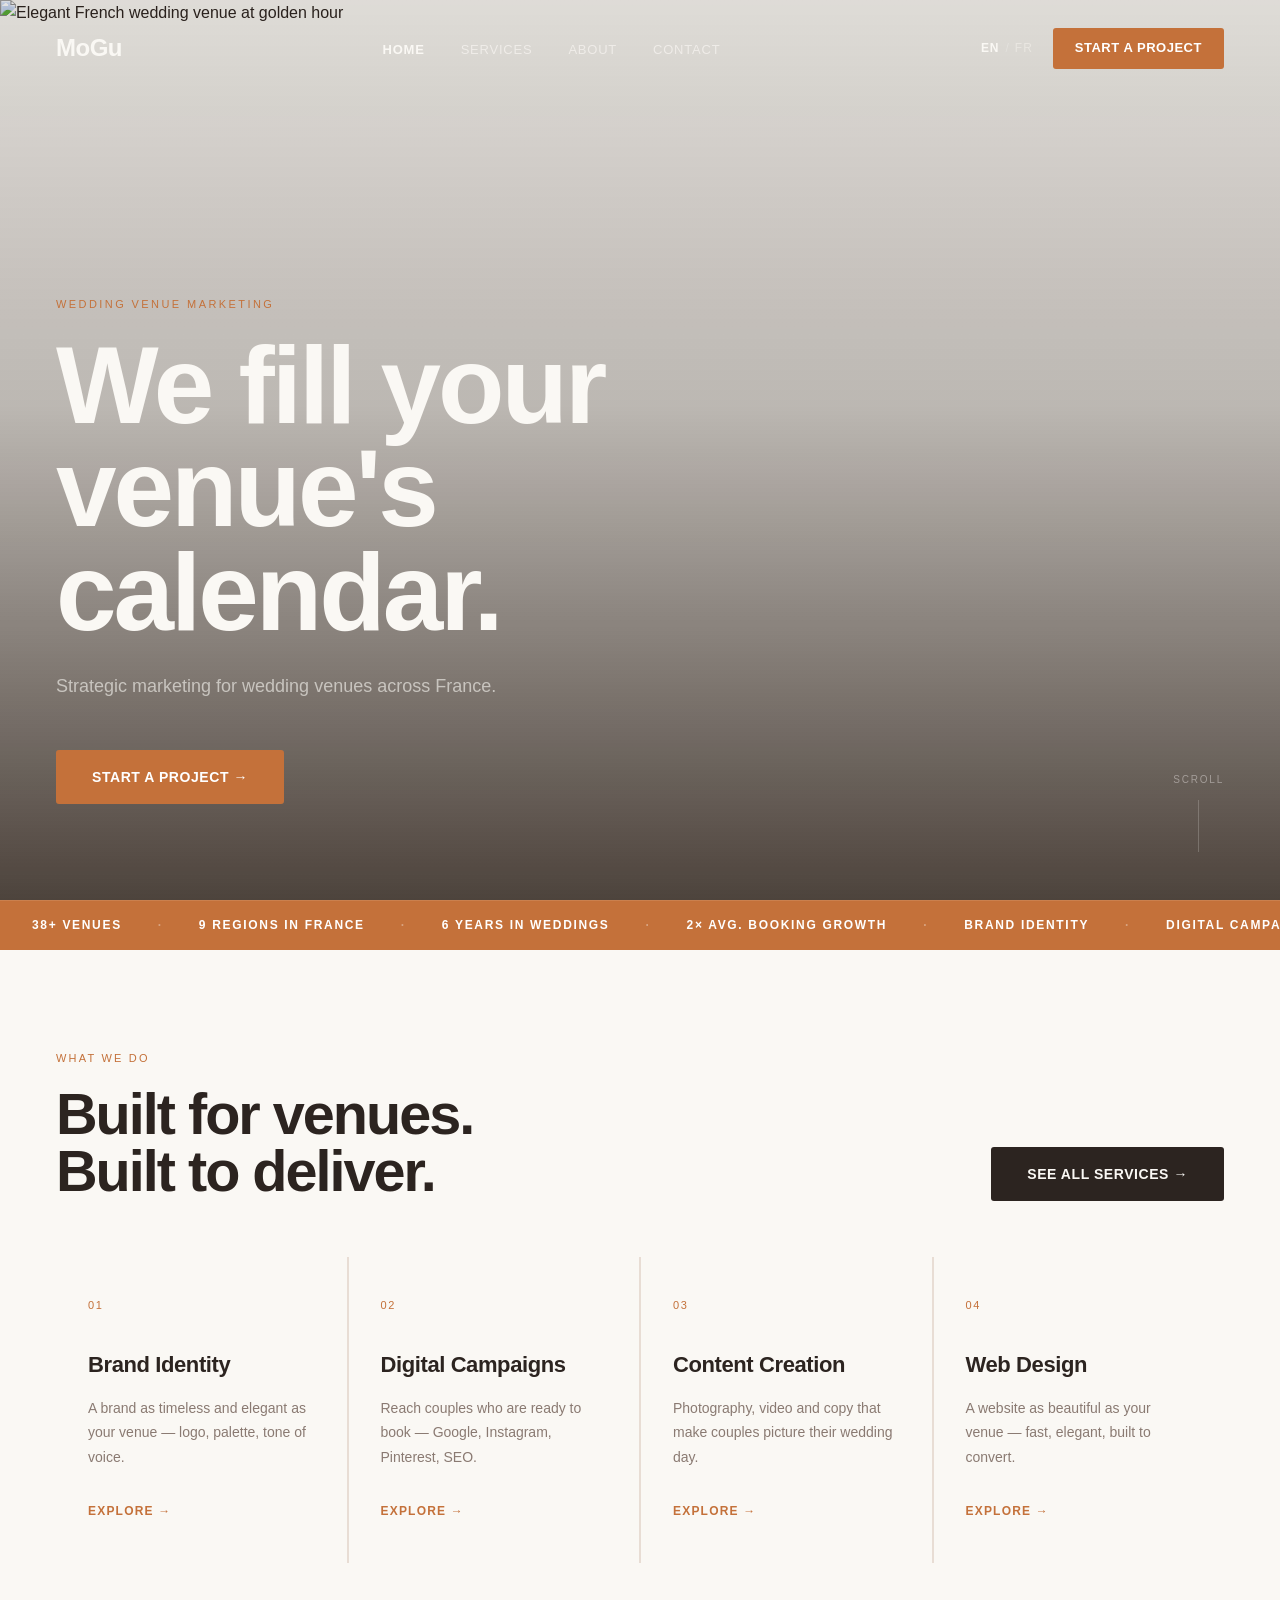
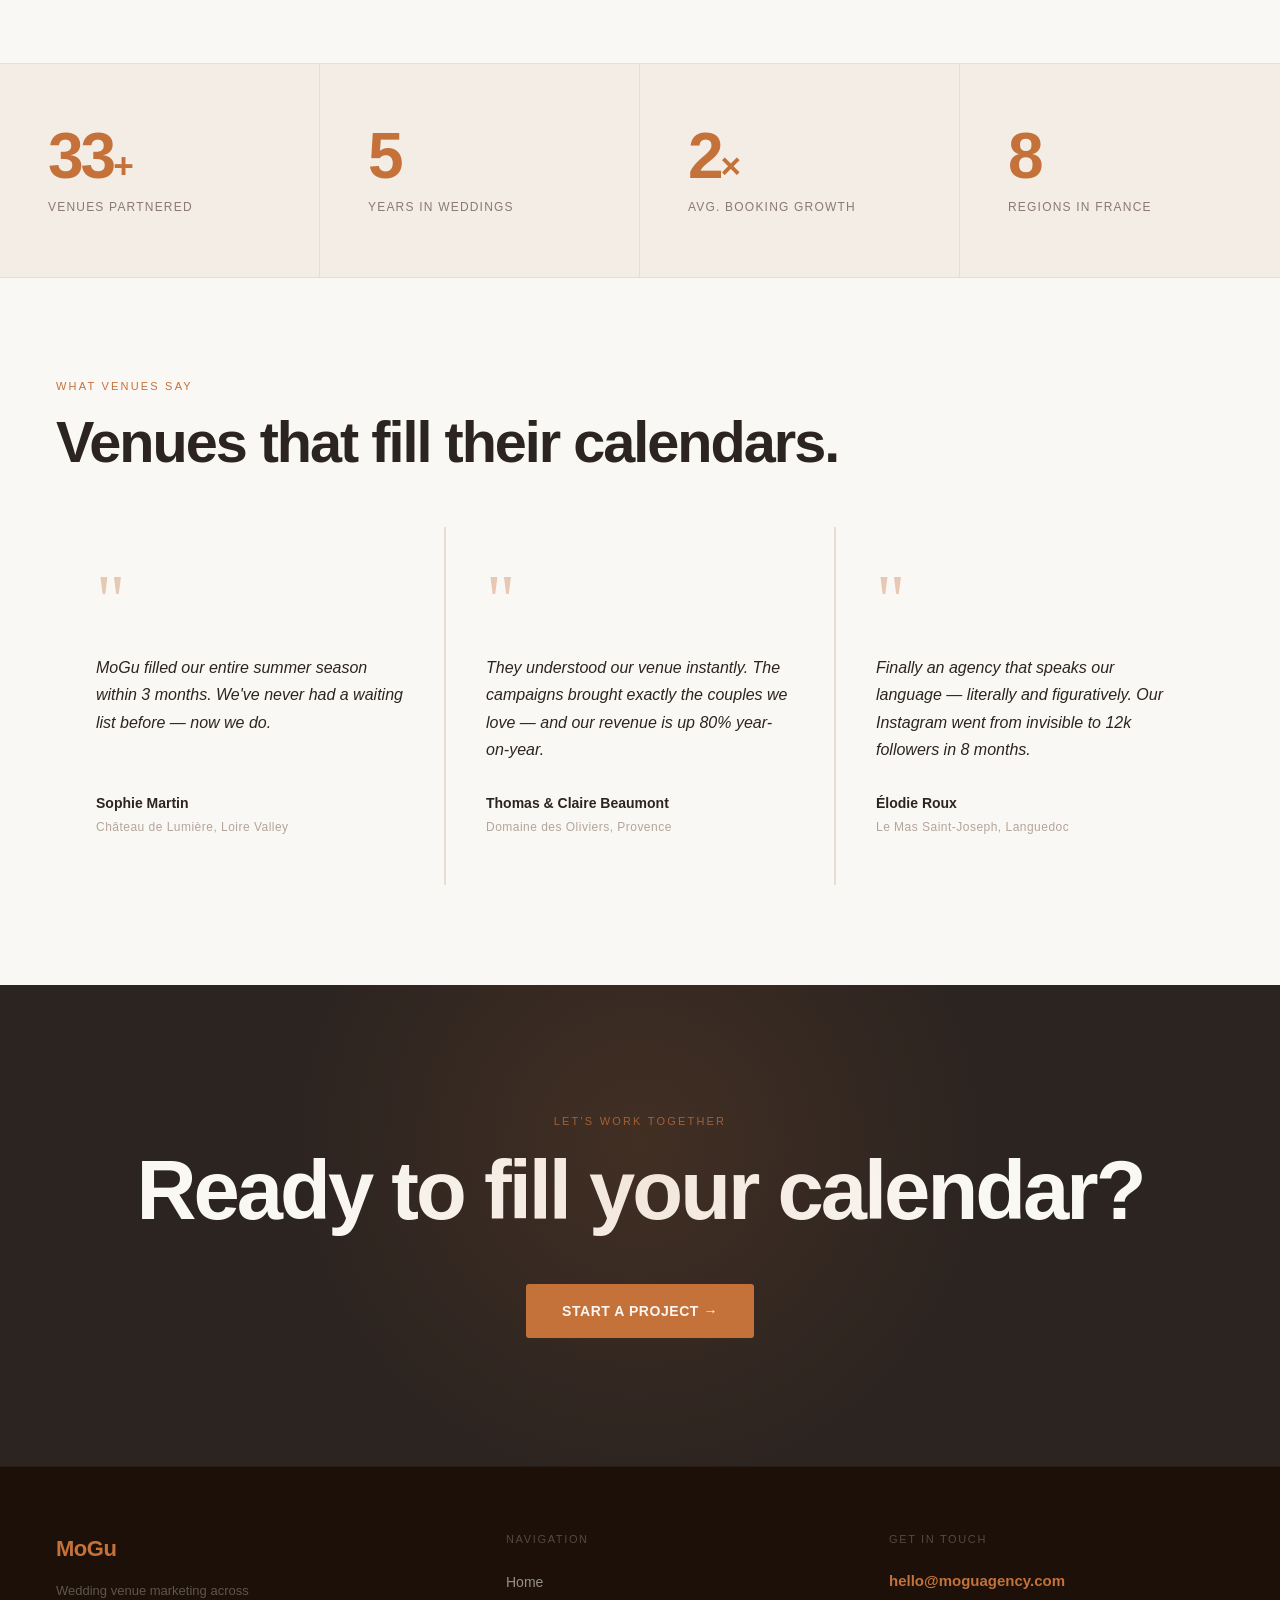
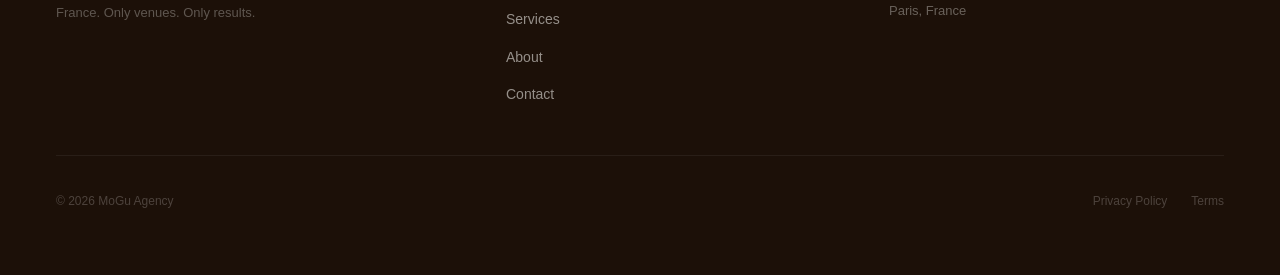
==== commit c652e1a5: "Add Web Design to homepage services grid, deep-link all Explore buttons - Homepage services grid: 3 " ====
--- a/index.html
+++ b/index.html
@@ -89,19 +89,25 @@
         <span class="service-card-num">01</span>
         <h3 class="service-card-title" data-i18n="home.s1.title">Brand Identity</h3>
         <p class="service-card-desc" data-i18n="home.s1.desc">A brand as timeless and elegant as your venue — logo, palette, tone of voice.</p>
-        <a href="services.html" class="service-card-link" data-i18n="home.explore">Explore →</a>
+        <a href="services.html#brand-identity" class="service-card-link" data-i18n="home.explore">Explore →</a>
       </div>
       <div class="service-card reveal delay-1">
         <span class="service-card-num">02</span>
         <h3 class="service-card-title" data-i18n="home.s2.title">Digital Campaigns</h3>
         <p class="service-card-desc" data-i18n="home.s2.desc">Reach couples who are ready to book — Google, Instagram, Pinterest, SEO.</p>
-        <a href="services.html" class="service-card-link" data-i18n="home.explore">Explore →</a>
+        <a href="services.html#digital-campaigns" class="service-card-link" data-i18n="home.explore">Explore →</a>
       </div>
       <div class="service-card reveal delay-2">
         <span class="service-card-num">03</span>
         <h3 class="service-card-title" data-i18n="home.s3.title">Content Creation</h3>
         <p class="service-card-desc" data-i18n="home.s3.desc">Photography, video and copy that make couples picture their wedding day.</p>
-        <a href="services.html" class="service-card-link" data-i18n="home.explore">Explore →</a>
+        <a href="services.html#content-creation" class="service-card-link" data-i18n="home.explore">Explore →</a>
+      </div>
+      <div class="service-card reveal delay-3">
+        <span class="service-card-num">04</span>
+        <h3 class="service-card-title" data-i18n="home.s4.title">Web Design</h3>
+        <p class="service-card-desc" data-i18n="home.s4.desc">A website as beautiful as your venue — fast, elegant, built to convert.</p>
+        <a href="services.html#web-design" class="service-card-link" data-i18n="home.explore">Explore →</a>
       </div>
     </div>
   </section>
--- a/css/style.css
+++ b/css/style.css
@@ -198,11 +198,11 @@
 .services-section-header .section-title { max-width: 460px; }
 
 .services-grid {
-  display: grid; grid-template-columns: repeat(3, 1fr);
+  display: grid; grid-template-columns: repeat(4, 1fr);
   gap: 2px; background: var(--border);
 }
 .service-card {
-  background: var(--cream); padding: 48px 40px;
+  background: var(--cream); padding: 40px 32px;
   transition: background var(--ease); cursor: default; overflow: hidden; position: relative;
 }
 .service-card::after {
@@ -314,27 +314,64 @@
   line-height: 0.94; letter-spacing: -3px; color: var(--ink); margin-top: 16px;
 }
 
-/* ── SERVICES LIST (services page) ── */
-.services-list { display: flex; flex-direction: column; }
-.service-row {
-  display: grid; grid-template-columns: 72px 1fr 320px 180px;
-  gap: 48px; padding: 64px 56px;
-  border-bottom: 1px solid var(--border); align-items: start;
-  transition: background var(--ease);
-}
-.service-row:hover { background: var(--cream-mid); }
-.service-row-num { font-size: 12px; color: var(--terracotta); letter-spacing: 0.1em; padding-top: 8px; }
-.service-row-title { font-size: 28px; font-weight: 700; letter-spacing: -0.5px; color: var(--ink); margin-bottom: 16px; }
-.service-row-desc { font-size: 15px; color: var(--ink-light); line-height: 1.8; }
-.service-row-img-wrap { overflow: hidden; border-radius: 4px; }
-.service-row-img { width: 100%; aspect-ratio: 4/3; object-fit: cover; transition: transform 0.6s ease; }
-.service-row:hover .service-row-img { transform: scale(1.04); }
-.service-row-tags { display: flex; flex-direction: column; gap: 8px; padding-top: 8px; }
-.tag {
-  display: inline-block; padding: 7px 14px; border: 1px solid var(--border);
-  font-size: 12px; color: var(--ink-light); letter-spacing: 0.04em;
-  border-radius: 2px; width: fit-content; background: #fff;
-}
+/* ── FULL-WIDTH SERVICE CARDS (services page) ── */
+.svc-cards { display: flex; flex-direction: column; }
+.svc-card {
+  position: relative; min-height: 72vh;
+  display: flex; align-items: flex-end;
+  background-size: cover; background-position: center;
+  overflow: hidden;
+}
+.svc-card-overlay {
+  position: absolute; inset: 0;
+  background: linear-gradient(
+    to top,
+    rgba(28,16,8,0.88) 0%,
+    rgba(28,16,8,0.52) 40%,
+    rgba(28,16,8,0.18) 100%
+  );
+  transition: background 0.5s ease;
+}
+.svc-card:hover .svc-card-overlay {
+  background: linear-gradient(
+    to top,
+    rgba(28,16,8,0.92) 0%,
+    rgba(28,16,8,0.58) 45%,
+    rgba(28,16,8,0.22) 100%
+  );
+}
+.svc-card-content {
+  position: relative; z-index: 2;
+  padding: 72px 56px; max-width: 640px;
+}
+.svc-card-content--right {
+  margin-left: auto; text-align: right;
+}
+.svc-card-content--right .svc-card-tags { justify-content: flex-end; }
+.svc-card-num {
+  font-size: 12px; letter-spacing: 0.2em; text-transform: uppercase;
+  color: var(--terracotta); margin-bottom: 16px; display: block;
+}
+.svc-card-title {
+  font-size: clamp(36px, 5.5vw, 64px); font-weight: 800;
+  line-height: 1.0; letter-spacing: -2px; color: var(--cream);
+  margin-bottom: 20px;
+}
+.svc-card-desc {
+  font-size: 18px; color: rgba(250,248,244,0.90); line-height: 1.8;
+  margin-bottom: 28px; text-shadow: 0 1px 8px rgba(28,16,8,0.5);
+}
+.svc-card-tags { display: flex; flex-wrap: wrap; gap: 8px; margin-bottom: 36px; }
+.svc-tag {
+  display: inline-block; padding: 7px 16px;
+  border: 1px solid rgba(250,248,244,0.25);
+  font-size: 12px; color: rgba(250,248,244,0.7); letter-spacing: 0.06em;
+  border-radius: 2px; backdrop-filter: blur(4px);
+  background: rgba(250,248,244,0.06);
+  transition: border-color var(--ease), color var(--ease);
+}
+.svc-card:hover .svc-tag { border-color: rgba(250,248,244,0.4); color: rgba(250,248,244,0.9); }
+.svc-card-cta { white-space: nowrap; }
 
 /* ── CTA BAR ── */
 .cta-bar {
@@ -343,18 +380,41 @@
 }
 .cta-bar-text { font-size: clamp(22px, 3vw, 36px); font-weight: 700; letter-spacing: -1px; color: var(--ink); }
 
-/* ── MANIFESTO ── */
-.manifesto { padding: 96px 56px; border-bottom: 1px solid var(--border); max-width: 900px; }
-.manifesto-text { font-size: clamp(22px, 2.8vw, 36px); font-weight: 600; line-height: 1.5; letter-spacing: -0.3px; color: var(--ink); }
-
-/* ── VALUES ── */
-.values { border-bottom: 1px solid var(--border); }
-.values-label { padding: 56px 56px 0; }
-.values-grid { display: grid; grid-template-columns: repeat(2, 1fr); gap: 2px; background: var(--border); margin-top: 40px; }
-.value-item { background: var(--cream); padding: 56px; }
-.value-num { font-size: 11px; color: var(--terracotta); letter-spacing: 0.15em; text-transform: uppercase; display: block; margin-bottom: 20px; }
-.value-title { font-size: 22px; font-weight: 700; letter-spacing: -0.3px; color: var(--ink); margin-bottom: 12px; }
-.value-desc { font-size: 14px; color: var(--ink-light); line-height: 1.8; }
+/* ── ABOUT MANIFESTO (two-column) ── */
+.about-manifesto { padding: 96px 56px; border-bottom: 1px solid var(--border); }
+.about-manifesto-inner {
+  display: grid; grid-template-columns: 1fr 1fr; gap: 64px; align-items: start;
+}
+.about-manifesto-title {
+  font-size: clamp(28px, 3.5vw, 44px); font-weight: 800;
+  line-height: 1.15; letter-spacing: -1.5px; color: var(--ink); margin-top: 16px;
+}
+.about-manifesto-text {
+  font-size: 17px; color: var(--ink-light); line-height: 1.85;
+  margin-bottom: 20px;
+}
+.about-manifesto-text:last-child { margin-bottom: 0; }
+
+/* ── TEAM ── */
+.team-section { padding: 96px 56px; border-bottom: 1px solid var(--border); }
+.team-header { margin-bottom: 56px; }
+.team-grid {
+  display: grid; grid-template-columns: repeat(2, 1fr); gap: 48px;
+  max-width: 800px;
+}
+.team-card { display: flex; flex-direction: column; }
+.team-photo-wrap {
+  width: 100%; aspect-ratio: 3/4; overflow: hidden;
+  border-radius: 4px; margin-bottom: 24px; background: var(--cream-mid);
+}
+.team-photo {
+  width: 100%; height: 100%; object-fit: cover;
+  transition: transform 0.6s ease; filter: grayscale(20%);
+}
+.team-card:hover .team-photo { transform: scale(1.04); filter: grayscale(0%); }
+.team-name { font-size: 20px; font-weight: 700; letter-spacing: -0.3px; color: var(--ink); margin-bottom: 4px; }
+.team-role { font-size: 13px; color: var(--terracotta); letter-spacing: 0.06em; text-transform: uppercase; font-weight: 600; margin-bottom: 14px; }
+.team-bio { font-size: 14px; color: var(--ink-light); line-height: 1.75; }
 
 /* ── ABOUT PHOTO ── */
 .about-photo-wrap { width: 100%; height: 560px; overflow: hidden; border-bottom: 1px solid var(--border); }
@@ -368,7 +428,8 @@
 .contact-details { display: flex; flex-direction: column; gap: 28px; }
 .contact-detail-label { font-size: 11px; text-transform: uppercase; letter-spacing: 0.12em; color: var(--ink-faint); margin-bottom: 4px; }
 .contact-detail-value { font-size: 16px; color: var(--ink); font-weight: 500; }
-.contact-form-wrap { padding: 72px 56px; }
+.contact-form-wrap { padding: 72px 56px; display: flex; flex-direction: column; justify-content: center; }
+.tally-frame { display: block; min-height: 480px; }
 .contact-form { display: flex; flex-direction: column; gap: 28px; }
 .form-group { display: flex; flex-direction: column; gap: 8px; }
 .form-label { font-size: 11px; text-transform: uppercase; letter-spacing: 0.1em; color: var(--ink-light); }
@@ -410,7 +471,8 @@
   /* Services */
   .services-section { padding: 64px 24px; }
   .services-section-header { flex-direction: column; align-items: flex-start; gap: 24px; }
-  .services-grid { grid-template-columns: 1fr; }
+  .services-grid { grid-template-columns: repeat(2, 1fr); }
+  .service-card { padding: 32px 24px; }
 
   /* Stats */
   .stats-section { grid-template-columns: repeat(2, 1fr); }
@@ -434,17 +496,21 @@
   .page-header { padding: 120px 24px 56px; }
   .page-title { letter-spacing: -2px; }
 
-  /* Services list */
-  .service-row { grid-template-columns: 1fr; gap: 20px; padding: 40px 24px; }
-  .service-row-tags { flex-direction: row; flex-wrap: wrap; }
-
-  /* Manifesto */
-  .manifesto { padding: 64px 24px; }
-
-  /* Values */
-  .values-label { padding: 48px 24px 0; }
-  .values-grid { grid-template-columns: 1fr; }
-  .value-item { padding: 40px 24px; }
+  /* Full-width service cards */
+  .svc-card { min-height: 80vh; }
+  .svc-card-content { padding: 48px 24px; max-width: 100%; }
+  .svc-card-content--right { margin-left: 0; text-align: left; }
+  .svc-card-content--right .svc-card-tags { justify-content: flex-start; }
+  .svc-card-title { letter-spacing: -1px; }
+
+  /* About manifesto */
+  .about-manifesto { padding: 64px 24px; }
+  .about-manifesto-inner { grid-template-columns: 1fr; gap: 32px; }
+
+  /* Team */
+  .team-section { padding: 64px 24px; }
+  .team-grid { grid-template-columns: 1fr; gap: 40px; max-width: 100%; }
+  .team-photo-wrap { aspect-ratio: 1/1; }
 
   /* About photo */
   .about-photo-wrap { height: 320px; }
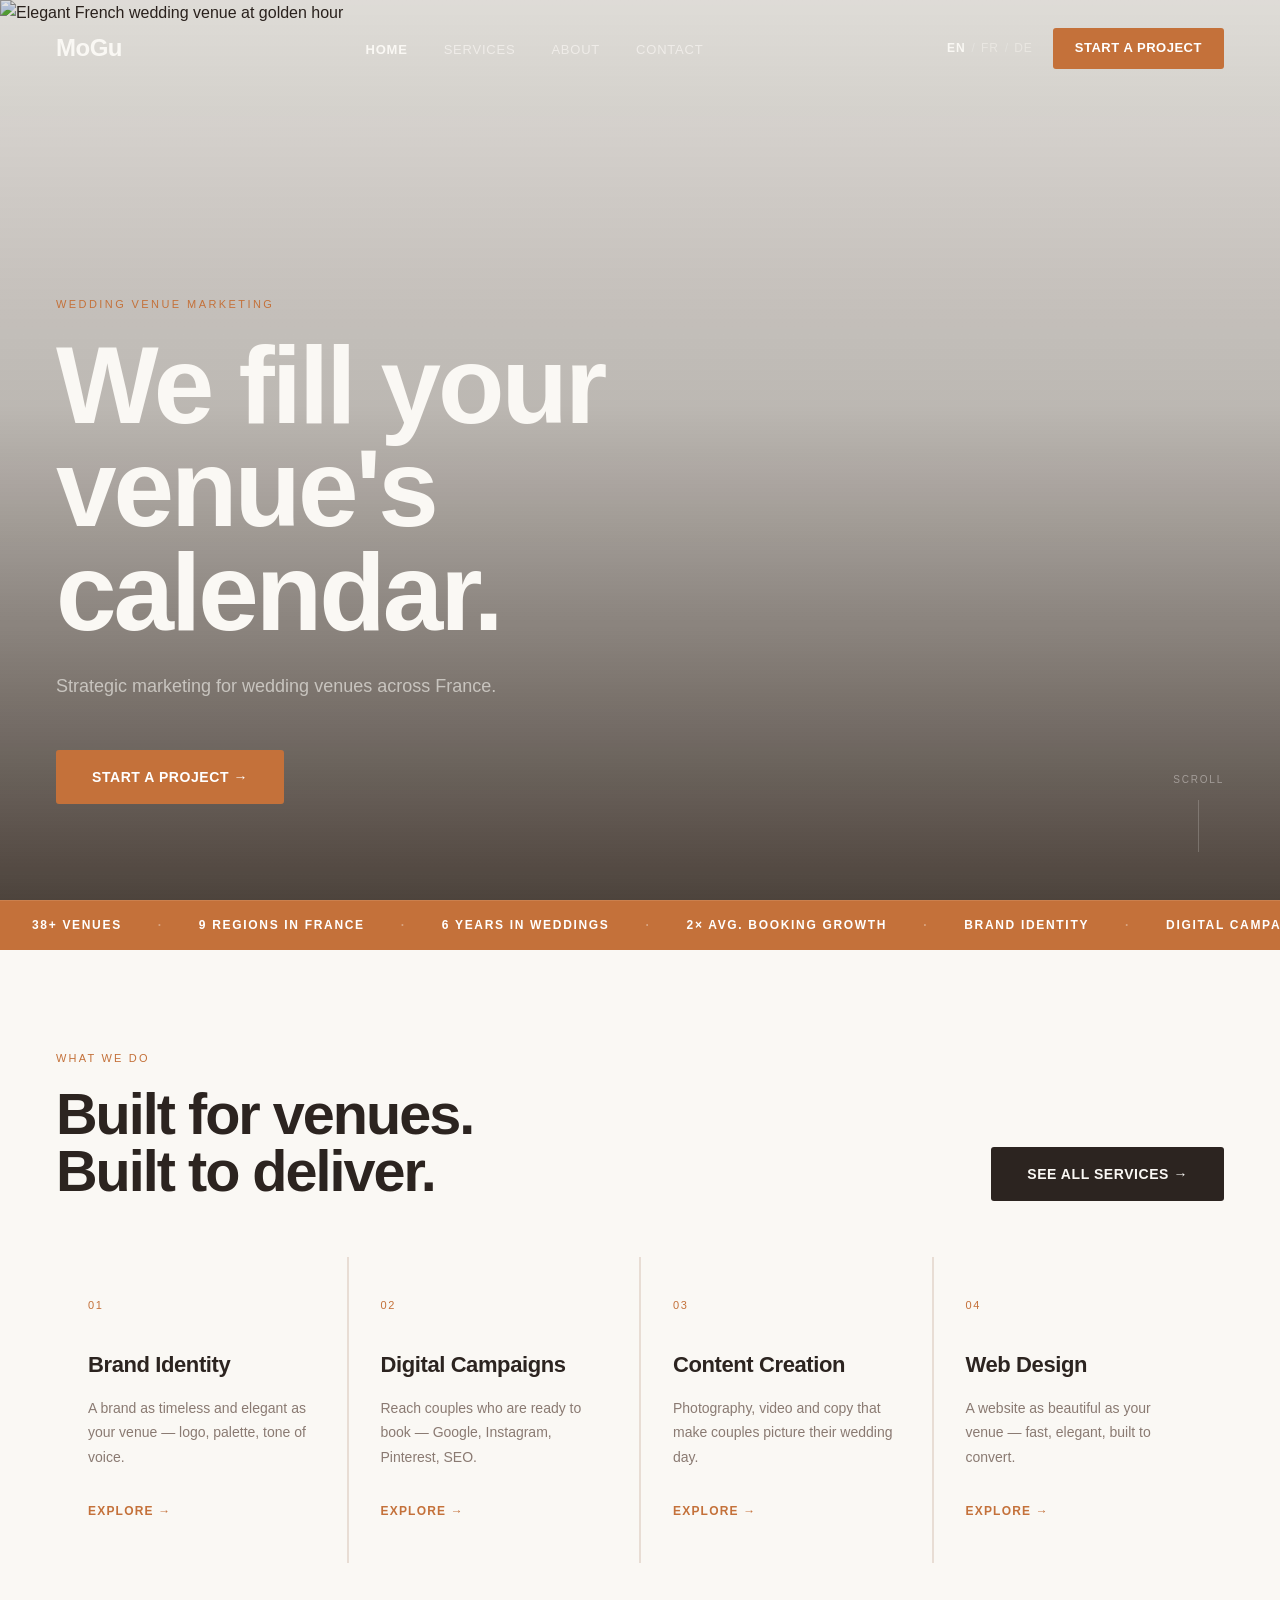
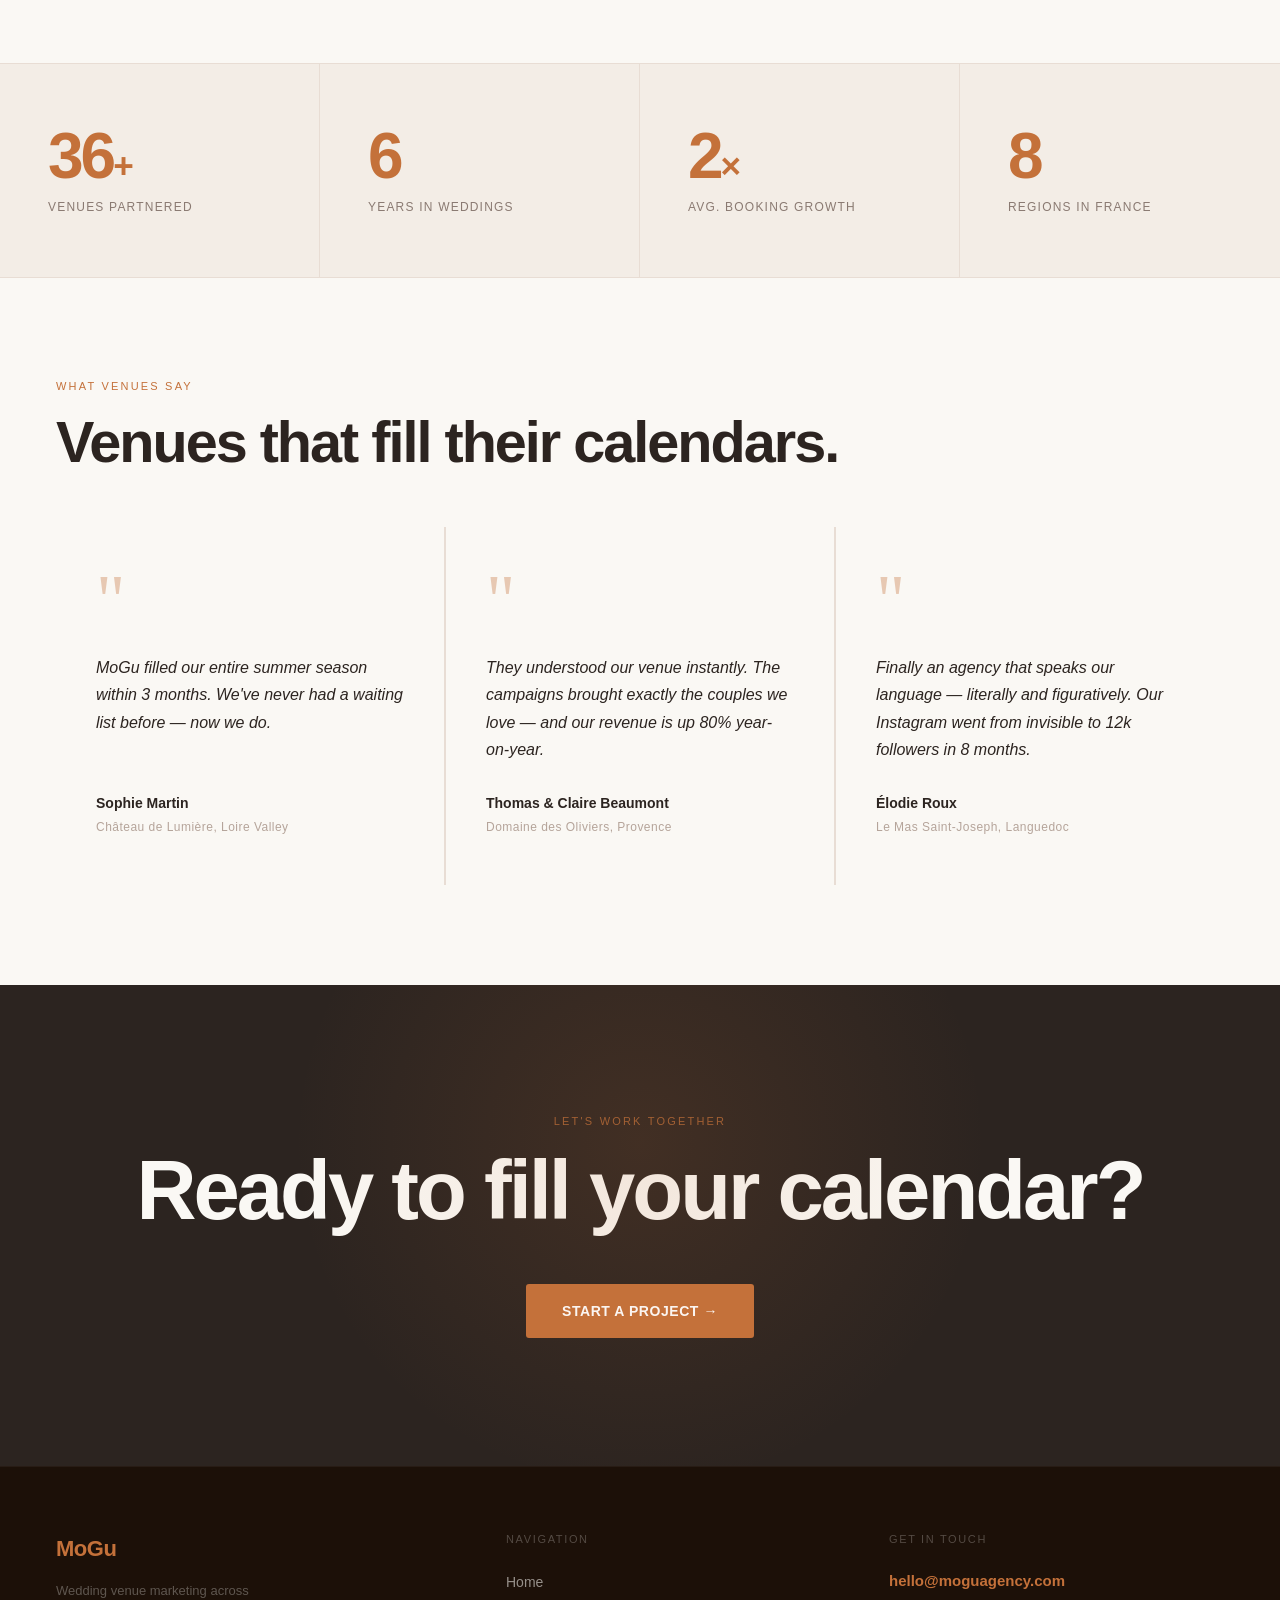
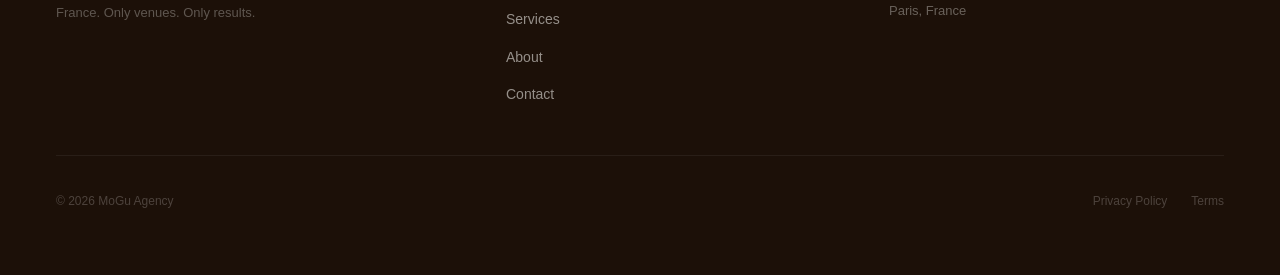
==== commit 571cf0f1: "Add German translations and improve mobile responsiveness - Add DE as third language alongside EN/FR" ====
--- a/index.html
+++ b/index.html
@@ -25,6 +25,8 @@
         <button class="lang-btn active" data-lang="en">EN</button>
         <span>/</span>
         <button class="lang-btn" data-lang="fr">FR</button>
+        <span>/</span>
+        <button class="lang-btn" data-lang="de">DE</button>
       </div>
       <a href="contact.html" class="nav-cta" data-i18n="nav.cta">Start a project</a>
     </div>
--- a/css/style.css
+++ b/css/style.css
@@ -447,73 +447,87 @@
 .form-input::placeholder, .form-textarea::placeholder { color: #c5b9b2; }
 .form-textarea { resize: vertical; min-height: 120px; }
 
-/* ── MOBILE ── */
+/* ── TABLET & BELOW ── */
 @media (max-width: 960px) {
   /* Nav */
-  .nav { padding: 20px 24px; flex-wrap: wrap; gap: 12px; }
-  .nav.scrolled { padding: 16px 24px; }
-  .nav-toggle { display: flex; }
+  .nav { padding: 18px 24px; flex-wrap: wrap; gap: 10px; }
+  .nav.scrolled { padding: 14px 24px; }
+  .nav-toggle { display: flex; order: 3; }
+  .nav-right { order: 2; gap: 12px; }
   .nav-cta { display: none; }
+  .lang-toggle { gap: 4px; font-size: 11px; }
+  .lang-btn { font-size: 11px; }
   .nav-links {
     display: none; flex-direction: column; gap: 0; width: 100%;
     border-top: 1px solid rgba(232,221,212,0.5); margin-top: 8px;
-    background: var(--cream); border-radius: 4px;
+    background: var(--cream); border-radius: 4px; order: 4;
   }
   .nav-links.open { display: flex; }
-  .nav-links li a { display: block; padding: 14px 0; border-bottom: 1px solid rgba(232,221,212,0.5); color: var(--ink-light) !important; }
+  .nav-links li a { display: block; padding: 14px 4px; border-bottom: 1px solid rgba(232,221,212,0.5); color: var(--ink-light) !important; }
+  .nav-links li:last-child a { border-bottom: none; }
 
   /* Hero */
-  .hero { min-height: 100svh; }
+  .hero { min-height: 100svh; height: auto; }
   .hero-content { padding: 0 24px 80px; }
   .hero-title { letter-spacing: -2px; }
-  .hero-scroll { right: 24px; }
-
-  /* Services */
-  .services-section { padding: 64px 24px; }
-  .services-section-header { flex-direction: column; align-items: flex-start; gap: 24px; }
+  .hero-sub { font-size: 16px; margin-bottom: 36px; }
+  .hero-scroll { right: 24px; bottom: 32px; }
+
+  /* Marquee */
+  .marquee-item { font-size: 11px; padding: 0 20px; }
+
+  /* Services (homepage) */
+  .services-section { padding: 72px 24px; }
+  .services-section-header { flex-direction: column; align-items: flex-start; gap: 24px; margin-bottom: 40px; }
   .services-grid { grid-template-columns: repeat(2, 1fr); }
   .service-card { padding: 32px 24px; }
+  .service-card-num { margin-bottom: 24px; }
 
   /* Stats */
   .stats-section { grid-template-columns: repeat(2, 1fr); }
   .stat-item { padding: 36px 24px; border-right: 1px solid var(--border); border-bottom: 1px solid var(--border); }
   .stat-item:nth-child(even) { border-right: none; }
   .stat-item:nth-last-child(-n+2) { border-bottom: none; }
-  .stat-num { font-size: 42px; }
+  .stat-num { font-size: 42px; letter-spacing: -2px; }
 
   /* Testimonials */
-  .testimonials-section { padding: 64px 24px; }
+  .testimonials-section { padding: 72px 24px; }
+  .testimonials-header { margin-bottom: 40px; }
   .testimonials-grid { grid-template-columns: 1fr; }
+  .testimonial-card { padding: 36px 28px; }
 
   /* CTA */
-  .cta-section { padding: 80px 24px; }
+  .cta-section { padding: 88px 24px; }
 
   /* Footer */
-  .footer { grid-template-columns: 1fr; padding: 48px 24px; gap: 40px; }
-  .footer-bottom { flex-direction: column; gap: 16px; text-align: center; }
+  .footer { grid-template-columns: 1fr; padding: 56px 24px 40px; gap: 40px; }
+  .footer-bottom { flex-direction: column; gap: 16px; text-align: center; padding-top: 28px; }
+  .footer-tagline { max-width: 100%; }
 
   /* Page header */
   .page-header { padding: 120px 24px 56px; }
   .page-title { letter-spacing: -2px; }
 
   /* Full-width service cards */
-  .svc-card { min-height: 80vh; }
-  .svc-card-content { padding: 48px 24px; max-width: 100%; }
+  .svc-card { min-height: 72vh; }
+  .svc-card-content { padding: 56px 24px; max-width: 100%; }
   .svc-card-content--right { margin-left: 0; text-align: left; }
   .svc-card-content--right .svc-card-tags { justify-content: flex-start; }
   .svc-card-title { letter-spacing: -1px; }
+  .svc-card-desc { font-size: 16px; line-height: 1.7; }
 
   /* About manifesto */
-  .about-manifesto { padding: 64px 24px; }
-  .about-manifesto-inner { grid-template-columns: 1fr; gap: 32px; }
+  .about-manifesto { padding: 72px 24px; }
+  .about-manifesto-inner { grid-template-columns: 1fr; gap: 24px; }
 
   /* Team */
-  .team-section { padding: 64px 24px; }
-  .team-grid { grid-template-columns: 1fr; gap: 40px; max-width: 100%; }
-  .team-photo-wrap { aspect-ratio: 1/1; }
+  .team-section { padding: 72px 24px; }
+  .team-header { margin-bottom: 40px; }
+  .team-grid { grid-template-columns: 1fr; gap: 48px; max-width: 100%; }
+  .team-photo-wrap { aspect-ratio: 4/5; }
 
   /* About photo */
-  .about-photo-wrap { height: 320px; }
+  .about-photo-wrap { height: 360px; }
 
   /* CTA bar */
   .cta-bar { flex-direction: column; align-items: flex-start; gap: 24px; padding: 40px 24px; }
@@ -521,5 +535,96 @@
   /* Contact */
   .contact-layout { grid-template-columns: 1fr; }
   .contact-info { padding: 48px 24px; border-right: none; border-bottom: 1px solid var(--border); }
-  .contact-form-wrap { padding: 48px 24px; }
-}
+  .contact-intro { max-width: 100%; margin-bottom: 40px; }
+  .contact-form-wrap { padding: 40px 24px; }
+  .tally-frame { min-height: 560px; }
+}
+
+/* ── PHONE ── */
+@media (max-width: 560px) {
+  /* Nav */
+  .nav { padding: 14px 18px; }
+  .nav.scrolled { padding: 12px 18px; }
+  .nav-logo { font-size: 20px; }
+  .lang-toggle { gap: 3px; }
+  .lang-btn { font-size: 10px; letter-spacing: 0.04em; }
+  .lang-toggle span { font-size: 10px; }
+
+  /* Hero */
+  .hero-content { padding: 0 20px 64px; }
+  .hero-title { font-size: clamp(40px, 11vw, 56px); letter-spacing: -1.5px; margin-bottom: 20px; }
+  .hero-sub { font-size: 15px; margin-bottom: 28px; }
+  .hero-eyebrow { font-size: 10px; margin-bottom: 14px; }
+  .hero-scroll { display: none; }
+
+  /* Buttons */
+  .btn { padding: 14px 28px; font-size: 13px; }
+
+  /* Marquee */
+  .marquee { padding: 12px 0; }
+  .marquee-item { font-size: 10px; padding: 0 14px; letter-spacing: 0.1em; }
+
+  /* Section titles */
+  .section-title { letter-spacing: -1.2px; }
+
+  /* Services homepage — stack to single column */
+  .services-section { padding: 56px 20px; }
+  .services-grid { grid-template-columns: 1fr; }
+  .service-card { padding: 28px 22px; }
+  .service-card-title { font-size: 20px; }
+  .service-card-num { margin-bottom: 18px; }
+
+  /* Stats — single column */
+  .stats-section { grid-template-columns: 1fr; }
+  .stat-item { border-right: none !important; border-bottom: 1px solid var(--border) !important; padding: 28px 24px; }
+  .stat-item:last-child { border-bottom: none !important; }
+  .stat-num { font-size: 38px; }
+
+  /* Testimonials */
+  .testimonials-section { padding: 56px 20px; }
+  .testimonial-card { padding: 32px 24px; gap: 20px; }
+  .testimonial-text { font-size: 15px; }
+  .testimonial-quote-mark { font-size: 56px; }
+
+  /* CTA */
+  .cta-section { padding: 72px 20px; }
+  .cta-title { letter-spacing: -1.5px; margin-bottom: 36px; }
+
+  /* Footer */
+  .footer { padding: 48px 20px 32px; gap: 32px; }
+
+  /* Page header */
+  .page-header { padding: 104px 20px 48px; }
+  .page-title { font-size: clamp(36px, 10vw, 54px); letter-spacing: -1.5px; }
+
+  /* Full-width service cards */
+  .svc-card { min-height: 620px; }
+  .svc-card-content { padding: 44px 20px; }
+  .svc-card-title { font-size: clamp(30px, 8vw, 40px); letter-spacing: -0.8px; }
+  .svc-card-desc { font-size: 15px; margin-bottom: 22px; }
+  .svc-card-tags { margin-bottom: 28px; gap: 6px; }
+  .svc-tag { font-size: 11px; padding: 6px 12px; }
+
+  /* About manifesto */
+  .about-manifesto { padding: 56px 20px; }
+  .about-manifesto-title { letter-spacing: -1px; }
+  .about-manifesto-text { font-size: 16px; line-height: 1.8; }
+
+  /* Team */
+  .team-section { padding: 56px 20px; }
+  .team-grid { gap: 40px; }
+  .team-photo-wrap { aspect-ratio: 1/1; max-width: 320px; margin-left: auto; margin-right: auto; }
+
+  /* About photo */
+  .about-photo-wrap { height: 260px; }
+
+  /* CTA bar */
+  .cta-bar { padding: 32px 20px; gap: 20px; }
+
+  /* Contact */
+  .contact-info { padding: 40px 20px; }
+  .contact-form-wrap { padding: 32px 20px 48px; }
+  .contact-intro { font-size: 16px; margin-bottom: 32px; }
+  .tally-frame { min-height: 640px; }
+  .contact-detail-value { font-size: 15px; }
+}
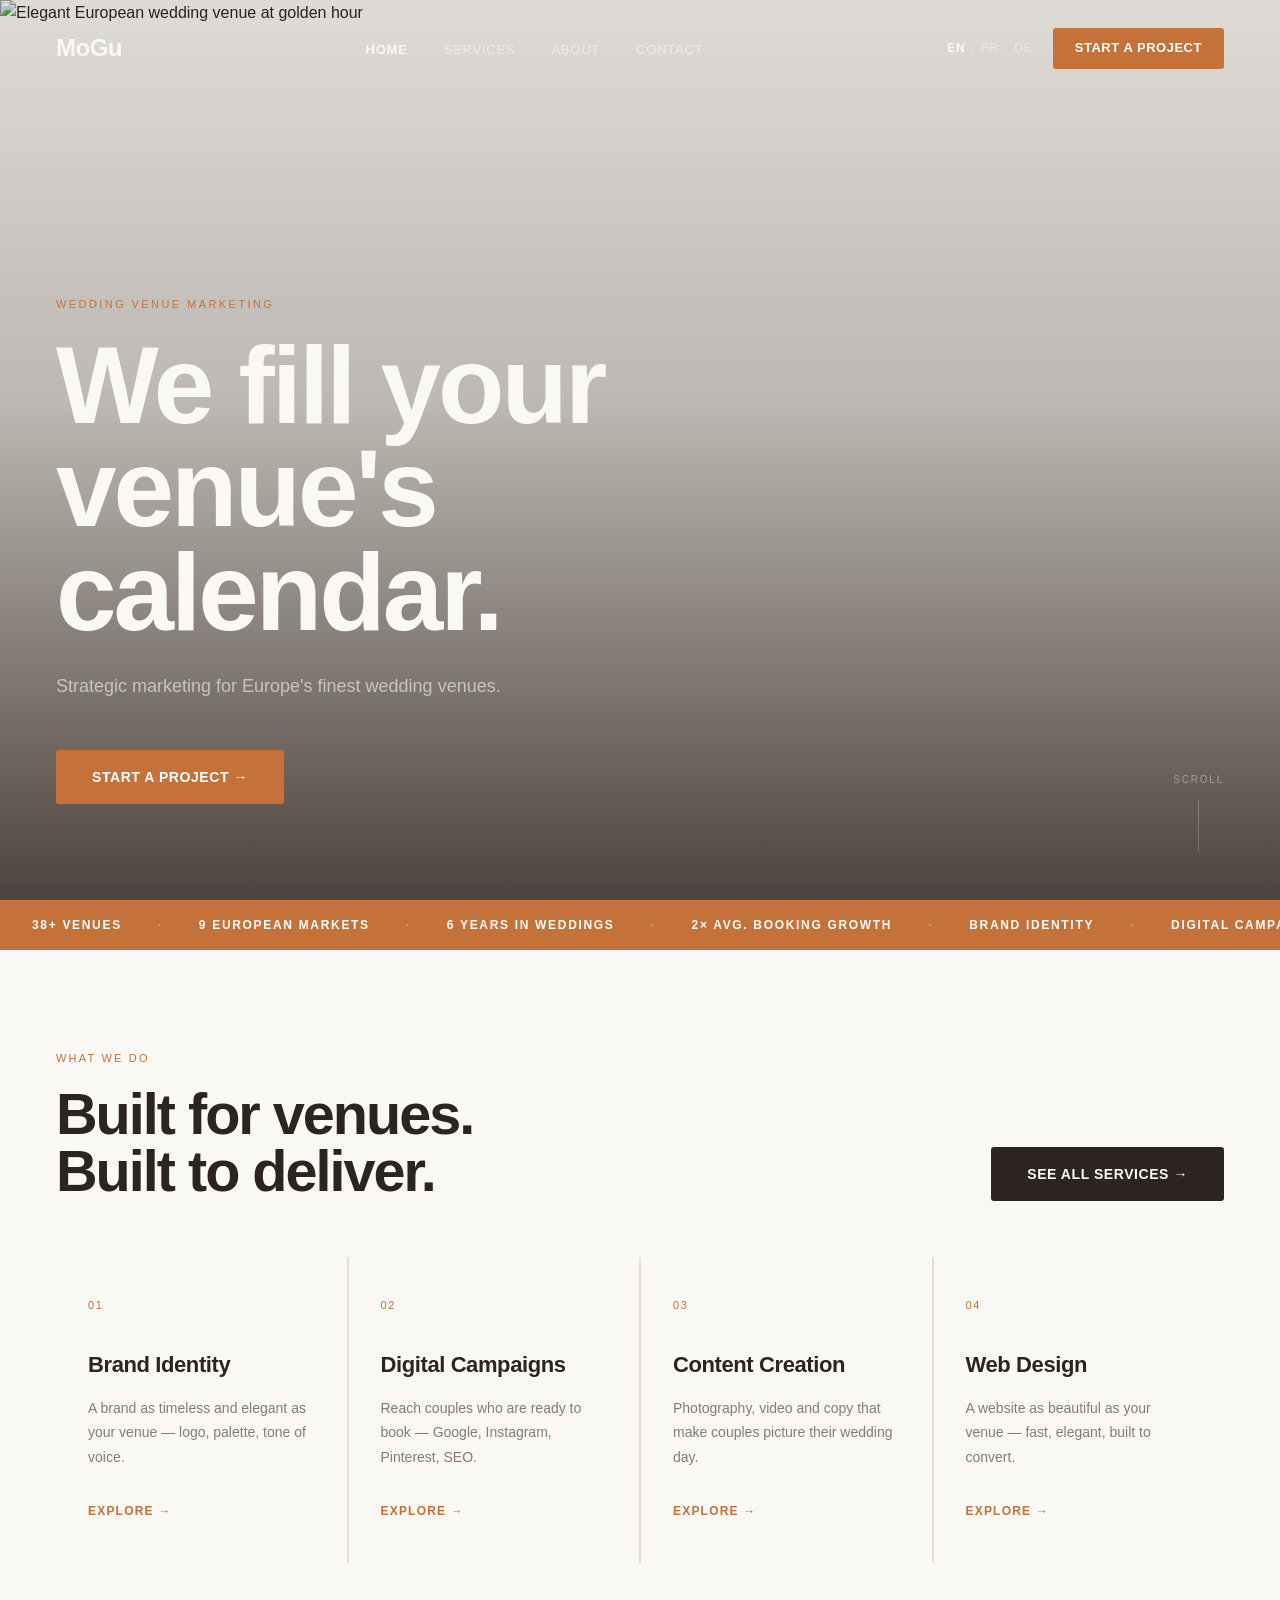
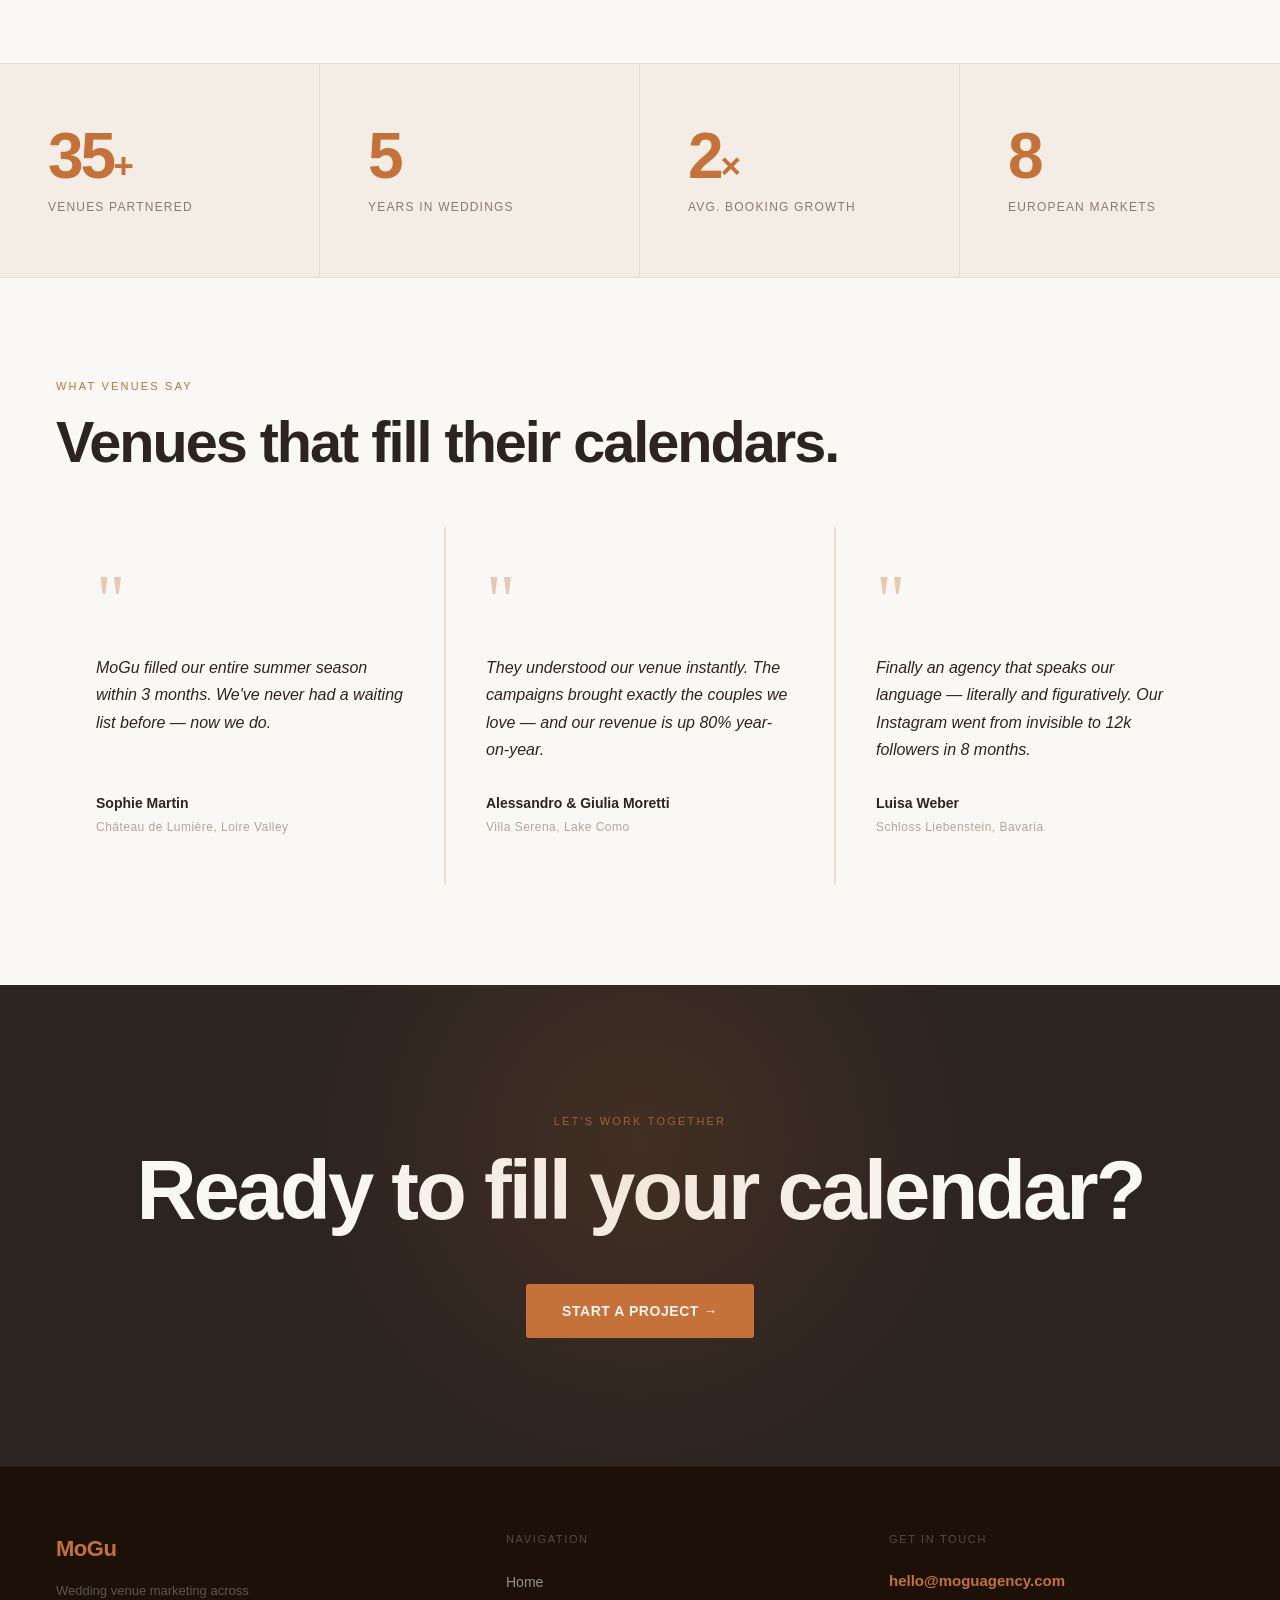
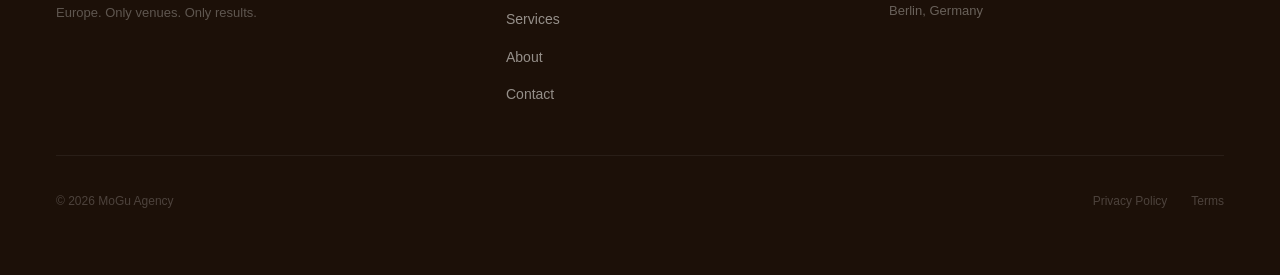
==== commit af0fc809: "Reposition as Europe-wide agency, rename co-founder, move base to Berlin - Murilo Escobar → Mark Vit" ====
--- a/index.html
+++ b/index.html
@@ -3,7 +3,7 @@
 <head>
   <meta charset="UTF-8">
   <meta name="viewport" content="width=device-width, initial-scale=1.0">
-  <title>MoGu Agency — Wedding Venue Marketing, France</title>
+  <title>MoGu Agency — Wedding Venue Marketing, Europe</title>
   <link rel="stylesheet" href="css/style.css">
 </head>
 <body>
@@ -37,7 +37,7 @@
     <div class="hero-bg">
       <img
         src="https://images.unsplash.com/photo-1519225421980-715cb0215aed?w=1920&q=90&auto=format&fit=crop"
-        alt="Elegant French wedding venue at golden hour"
+        alt="Elegant European wedding venue at golden hour"
         class="hero-bg-img"
         id="heroBgImg"
       />
@@ -46,7 +46,7 @@
     <div class="hero-content">
       <span class="hero-eyebrow" data-i18n="home.eyebrow">Wedding Venue Marketing</span>
       <h1 class="hero-title" data-i18n="home.title">We fill your<br>venue's calendar.</h1>
-      <p class="hero-sub" data-i18n="home.sub">Strategic marketing for wedding venues across France.</p>
+      <p class="hero-sub" data-i18n="home.sub">Strategic marketing for Europe's finest wedding venues.</p>
       <a href="contact.html" class="btn" data-i18n="home.cta">Start a project →</a>
     </div>
     <div class="hero-scroll">
@@ -59,7 +59,7 @@
   <div class="marquee" aria-hidden="true">
     <div class="marquee-track">
       <span class="marquee-item">38+ Venues</span><span class="marquee-dot marquee-item">·</span>
-      <span class="marquee-item">9 Regions in France</span><span class="marquee-dot marquee-item">·</span>
+      <span class="marquee-item">9 European Markets</span><span class="marquee-dot marquee-item">·</span>
       <span class="marquee-item">6 Years in Weddings</span><span class="marquee-dot marquee-item">·</span>
       <span class="marquee-item">2× Avg. Booking Growth</span><span class="marquee-dot marquee-item">·</span>
       <span class="marquee-item">Brand Identity</span><span class="marquee-dot marquee-item">·</span>
@@ -67,7 +67,7 @@
       <span class="marquee-item">Content Creation</span><span class="marquee-dot marquee-item">·</span>
       <span class="marquee-item">Web Design</span><span class="marquee-dot marquee-item">·</span>
       <span class="marquee-item">38+ Venues</span><span class="marquee-dot marquee-item">·</span>
-      <span class="marquee-item">9 Regions in France</span><span class="marquee-dot marquee-item">·</span>
+      <span class="marquee-item">9 European Markets</span><span class="marquee-dot marquee-item">·</span>
       <span class="marquee-item">6 Years in Weddings</span><span class="marquee-dot marquee-item">·</span>
       <span class="marquee-item">2× Avg. Booking Growth</span><span class="marquee-dot marquee-item">·</span>
       <span class="marquee-item">Brand Identity</span><span class="marquee-dot marquee-item">·</span>
@@ -130,7 +130,7 @@
     </div>
     <div class="stat-item reveal delay-3">
       <div class="stat-num"><span class="counter" data-target="9">0</span></div>
-      <div class="stat-label" data-i18n="about.stat4">Regions in France</div>
+      <div class="stat-label" data-i18n="about.stat4">European markets</div>
     </div>
   </div>
 
@@ -153,16 +153,16 @@
         <div class="testimonial-quote-mark">"</div>
         <p class="testimonial-text" data-i18n="home.t2.quote">They understood our venue instantly. The campaigns brought exactly the couples we love — and our revenue is up 80% year-on-year.</p>
         <div class="testimonial-author">
-          <div class="testimonial-author-name" data-i18n="home.t2.name">Thomas & Claire Beaumont</div>
-          <div class="testimonial-author-venue" data-i18n="home.t2.venue">Domaine des Oliviers, Provence</div>
+          <div class="testimonial-author-name" data-i18n="home.t2.name">Alessandro & Giulia Moretti</div>
+          <div class="testimonial-author-venue" data-i18n="home.t2.venue">Villa Serena, Lake Como</div>
         </div>
       </div>
       <div class="testimonial-card reveal delay-2">
         <div class="testimonial-quote-mark">"</div>
         <p class="testimonial-text" data-i18n="home.t3.quote">Finally an agency that speaks our language — literally and figuratively. Our Instagram went from invisible to 12k followers in 8 months.</p>
         <div class="testimonial-author">
-          <div class="testimonial-author-name" data-i18n="home.t3.name">Élodie Roux</div>
-          <div class="testimonial-author-venue" data-i18n="home.t3.venue">Le Mas Saint-Joseph, Languedoc</div>
+          <div class="testimonial-author-name" data-i18n="home.t3.name">Luisa Weber</div>
+          <div class="testimonial-author-venue" data-i18n="home.t3.venue">Schloss Liebenstein, Bavaria</div>
         </div>
       </div>
     </div>
@@ -179,7 +179,7 @@
   <footer class="footer">
     <div class="footer-brand">
       <a href="index.html" class="footer-logo">MoGu</a>
-      <p class="footer-tagline" data-i18n="footer.tagline">Wedding venue marketing across France. Only venues. Only results.</p>
+      <p class="footer-tagline" data-i18n="footer.tagline">Wedding venue marketing across Europe. Only venues. Only results.</p>
     </div>
     <div class="footer-nav">
       <p class="footer-links-title">Navigation</p>
@@ -193,7 +193,7 @@
     <div class="footer-contact-col">
       <p class="footer-links-title">Get in touch</p>
       <a href="mailto:hello@moguagency.com" class="footer-contact-email">hello@moguagency.com</a>
-      <p class="footer-contact-location">Paris, France</p>
+      <p class="footer-contact-location">Berlin, Germany</p>
     </div>
     <div class="footer-bottom">
       <p class="footer-copyright">© 2026 MoGu Agency</p>
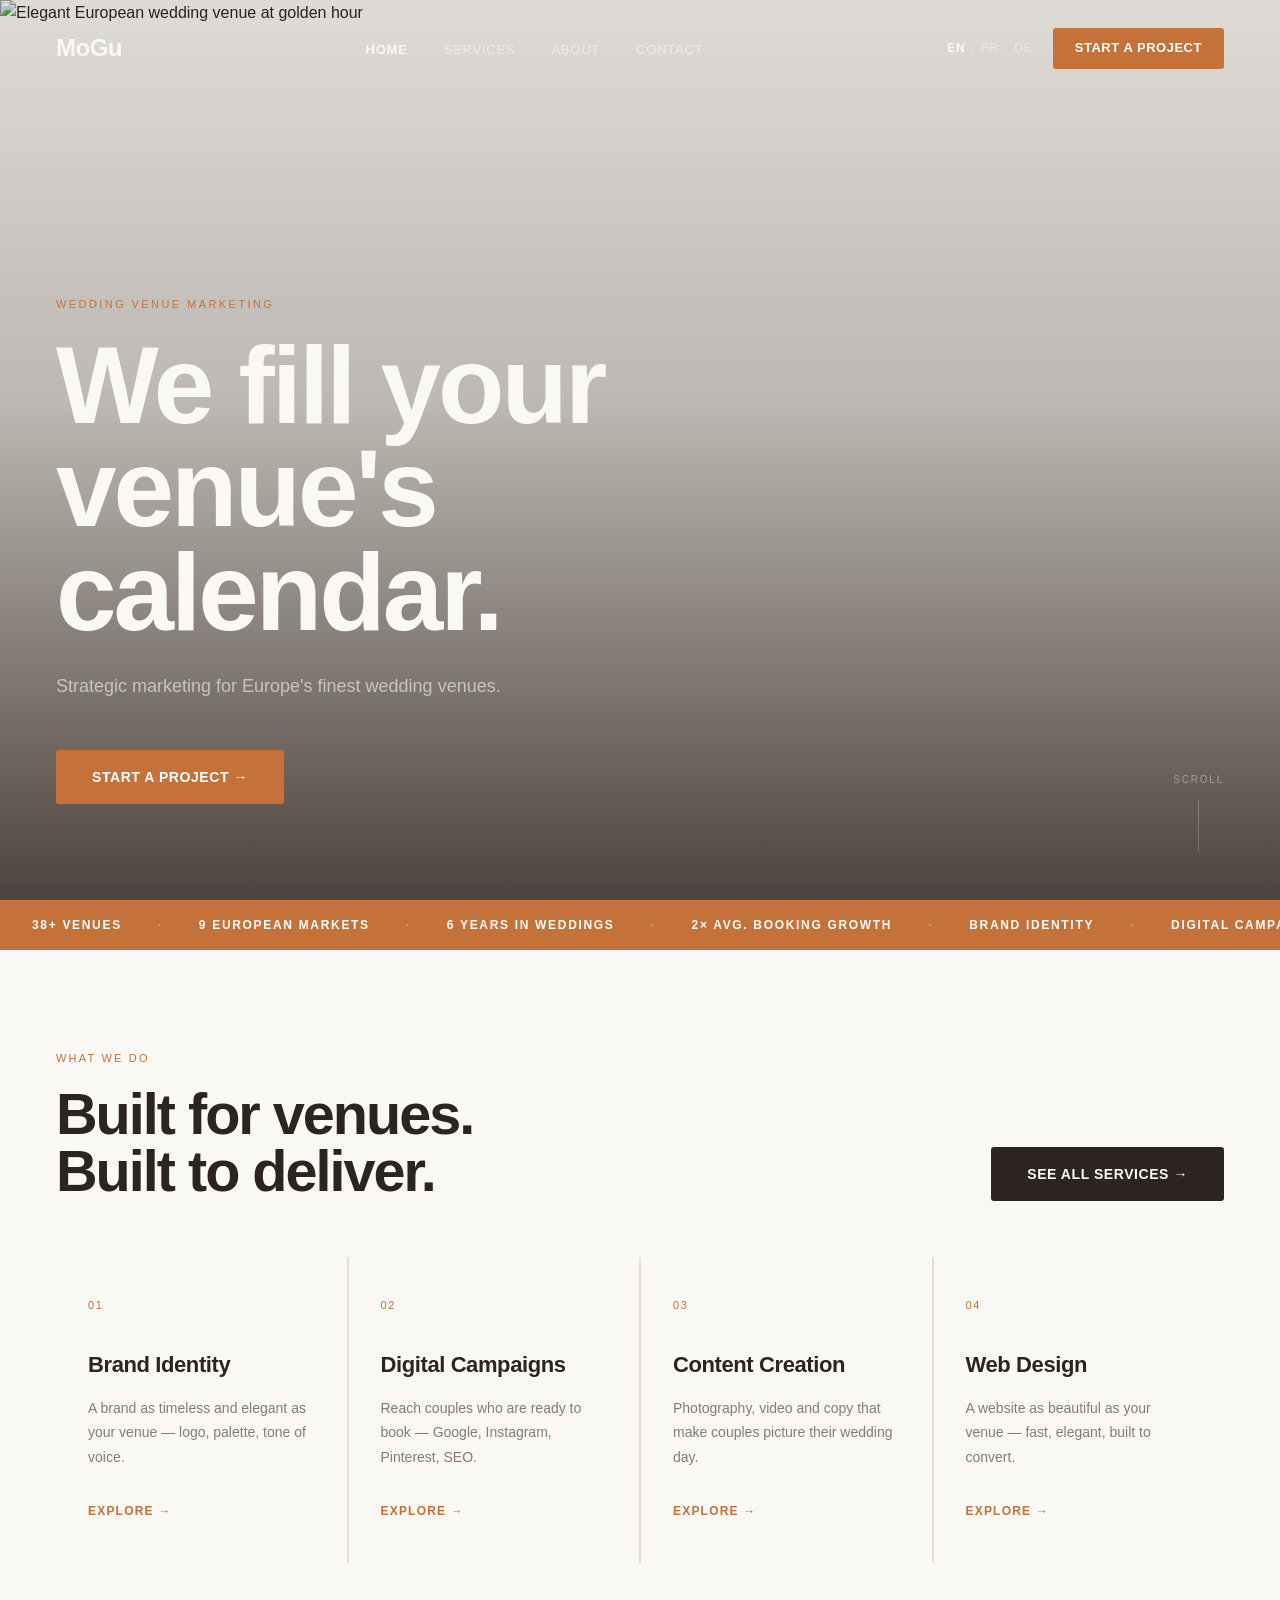
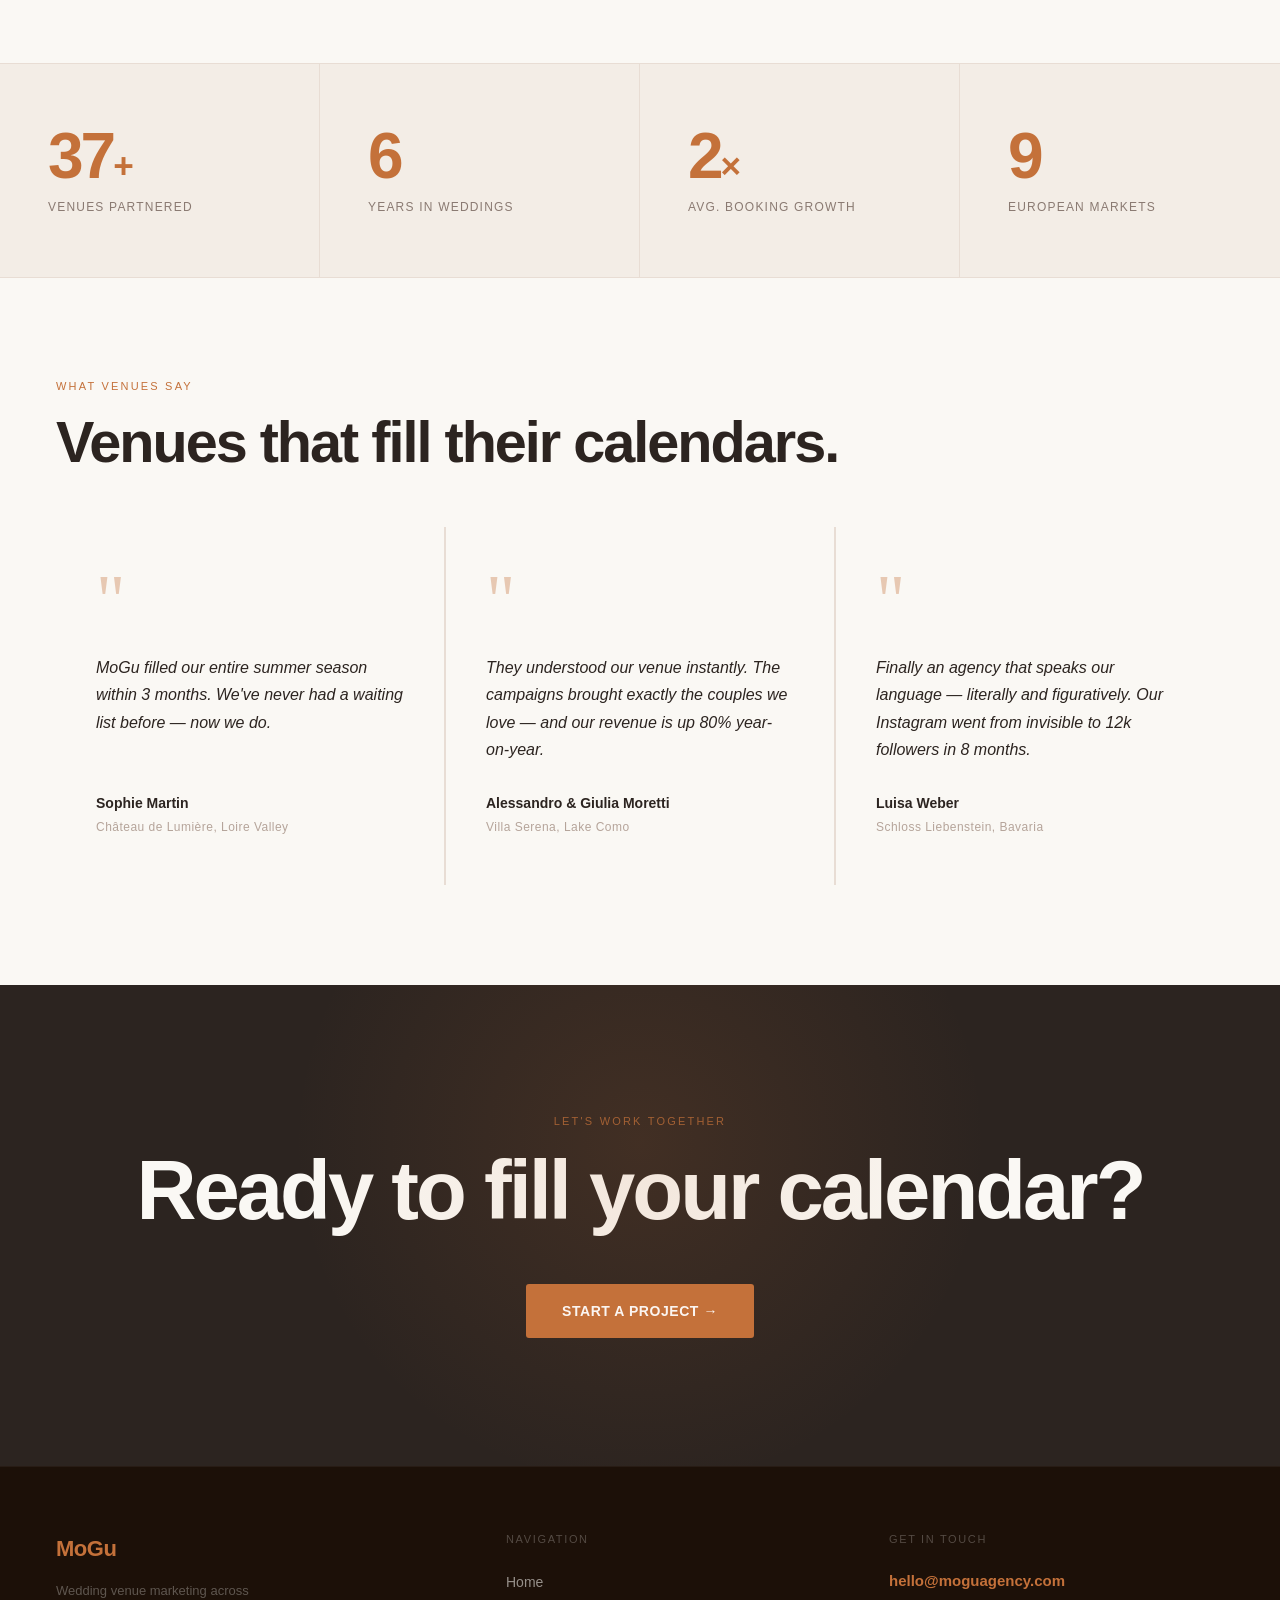
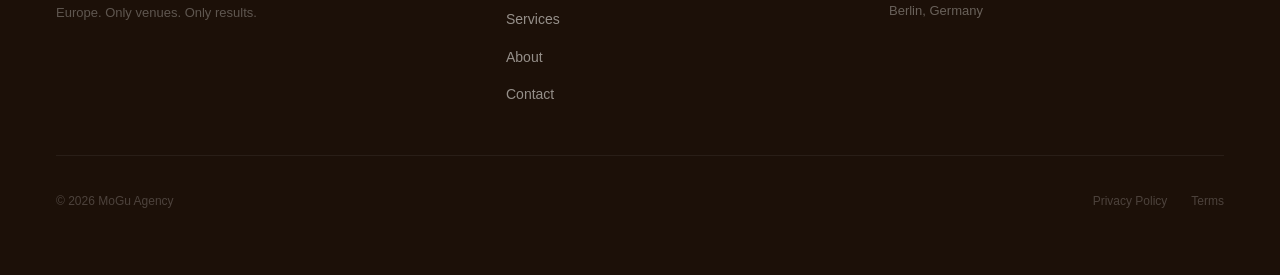
==== commit 38d81386: "Add comprehensive SEO optimisation across all pages Each page now has: - Unique, keyword-rich <title" ====
--- a/index.html
+++ b/index.html
@@ -4,6 +4,49 @@
   <meta charset="UTF-8">
   <meta name="viewport" content="width=device-width, initial-scale=1.0">
   <title>MoGu Agency — Wedding Venue Marketing, Europe</title>
+  <meta name="description" content="MoGu is the specialist marketing agency for European wedding venues. We fill your calendar with ideal couples through brand identity, digital campaigns, content creation and web design.">
+  <meta name="robots" content="index, follow">
+  <link rel="canonical" href="https://mogu-agency.vercel.app/">
+
+  <!-- Open Graph -->
+  <meta property="og:type" content="website">
+  <meta property="og:url" content="https://mogu-agency.vercel.app/">
+  <meta property="og:title" content="MoGu Agency — Wedding Venue Marketing, Europe">
+  <meta property="og:description" content="The specialist marketing agency for European wedding venues. We fill your calendar with ideal couples.">
+  <meta property="og:image" content="https://mogu-agency.vercel.app/images/French%20Chateau.jpg">
+
+  <!-- Twitter Card -->
+  <meta name="twitter:card" content="summary_large_image">
+  <meta name="twitter:title" content="MoGu Agency — Wedding Venue Marketing, Europe">
+  <meta name="twitter:description" content="The specialist marketing agency for European wedding venues. We fill your calendar with ideal couples.">
+  <meta name="twitter:image" content="https://mogu-agency.vercel.app/images/French%20Chateau.jpg">
+
+  <!-- Hreflang -->
+  <link rel="alternate" hreflang="en" href="https://mogu-agency.vercel.app/">
+  <link rel="alternate" hreflang="fr" href="https://mogu-agency.vercel.app/">
+  <link rel="alternate" hreflang="de" href="https://mogu-agency.vercel.app/">
+  <link rel="alternate" hreflang="x-default" href="https://mogu-agency.vercel.app/">
+
+  <!-- JSON-LD Structured Data -->
+  <script type="application/ld+json">
+  {
+    "@context": "https://schema.org",
+    "@type": "MarketingAgency",
+    "name": "MoGu Agency",
+    "url": "https://mogu-agency.vercel.app/",
+    "logo": "https://mogu-agency.vercel.app/images/French%20Chateau.jpg",
+    "description": "Specialist marketing agency for European wedding venues.",
+    "address": {
+      "@type": "PostalAddress",
+      "addressLocality": "Berlin",
+      "addressCountry": "DE"
+    },
+    "email": "hello@moguagency.com",
+    "areaServed": "Europe",
+    "knowsAbout": ["Wedding venue marketing", "Brand identity", "Digital campaigns", "Content creation", "Web design"]
+  }
+  </script>
+
   <link rel="stylesheet" href="css/style.css">
 </head>
 <body>
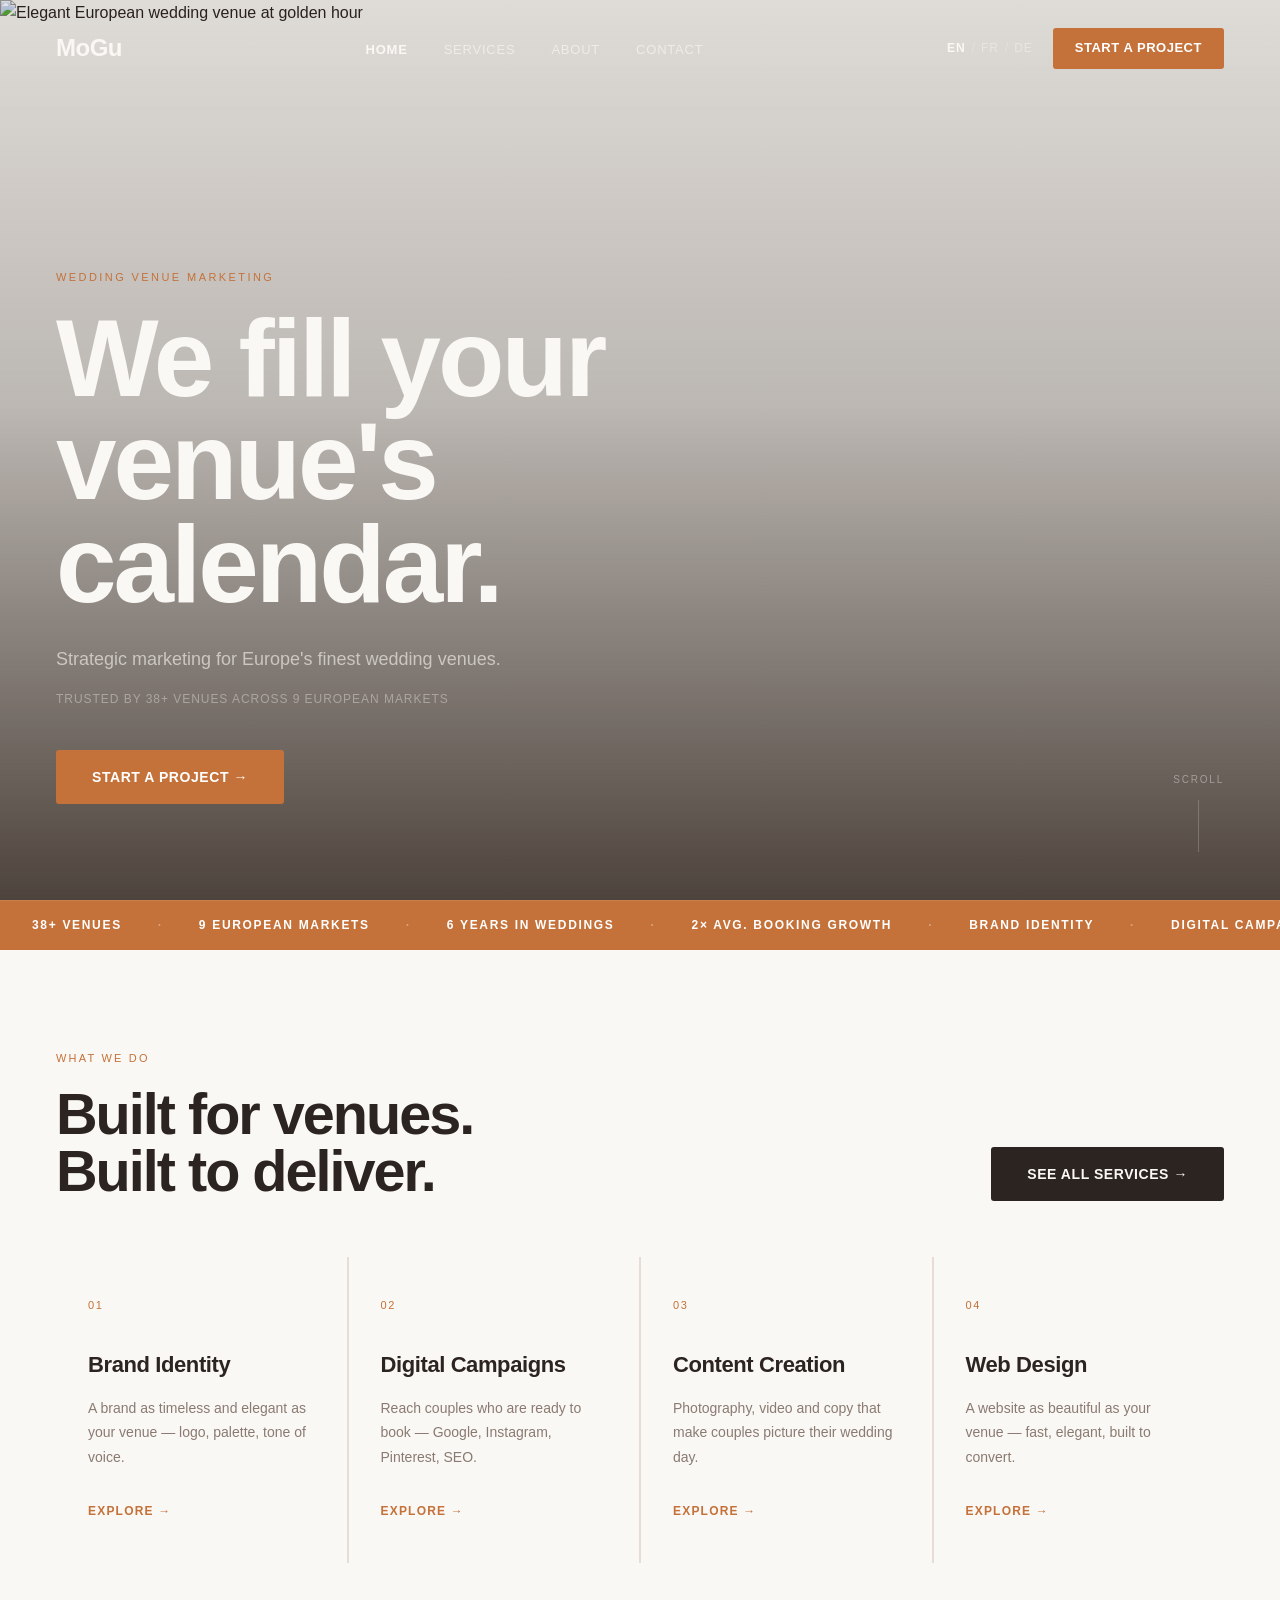
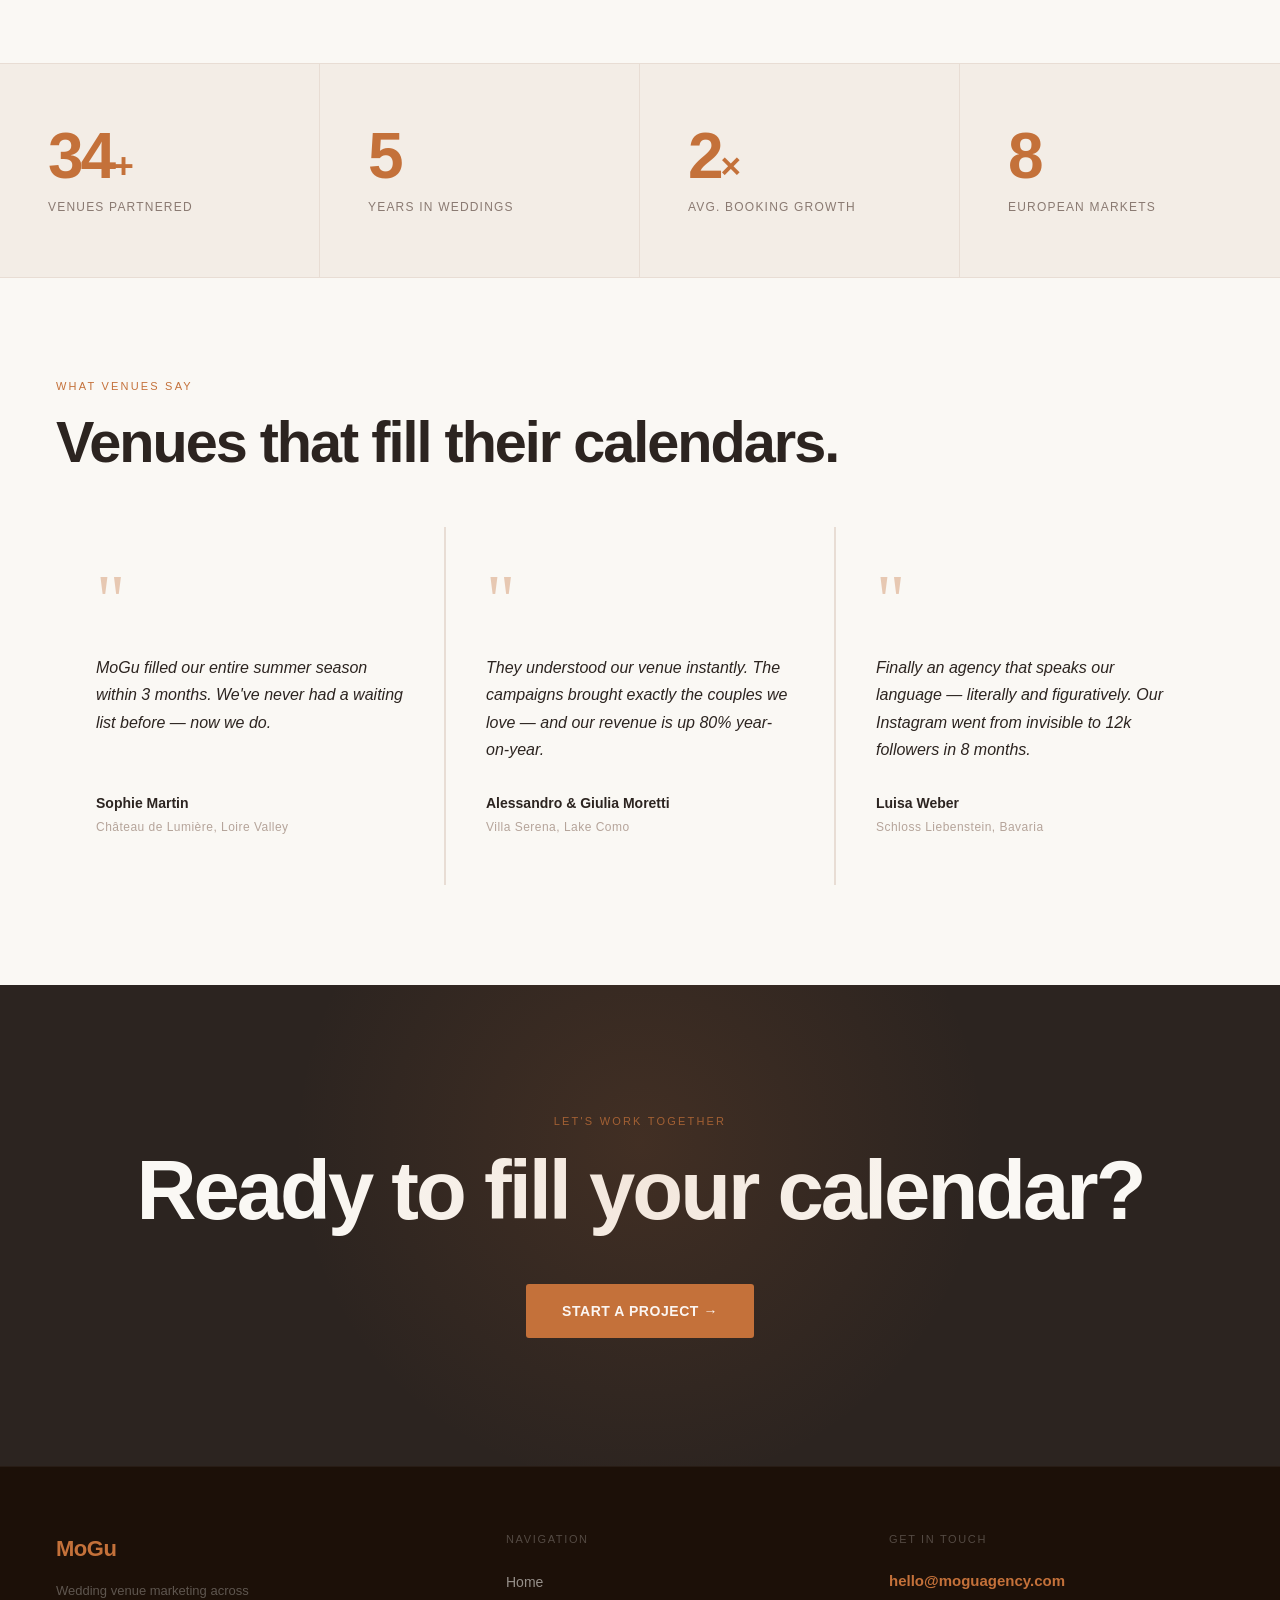
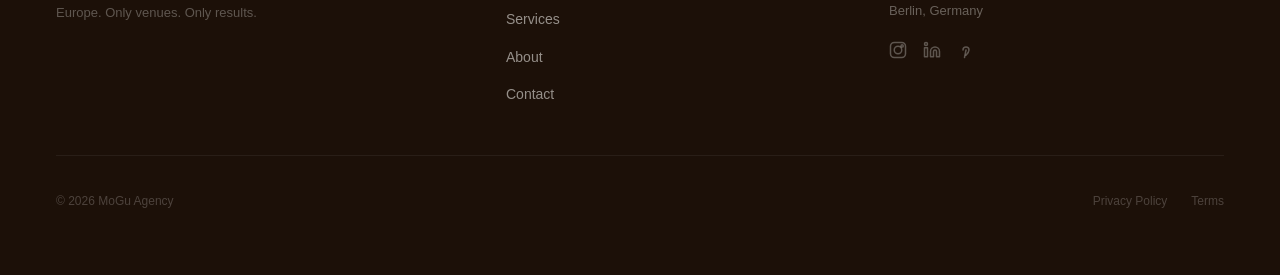
==== commit da3f6d31: "Full SEO + UX polish pass Technical SEO: - sitemap.xml with hreflang annotations for all 4 pages - r" ====
--- a/index.html
+++ b/index.html
@@ -47,6 +47,14 @@
   }
   </script>
 
+  <!-- Favicon -->
+  <link rel="icon" href="favicon.svg" type="image/svg+xml">
+  <link rel="icon" href="favicon.ico" sizes="32x32">
+  <link rel="apple-touch-icon" href="apple-touch-icon.png">
+
+  <!-- Preload hero image -->
+  <link rel="preload" as="image" href="https://images.unsplash.com/photo-1519167758481-83f550bb49b3?w=1920&q=80&auto=format" fetchpriority="high">
+
   <link rel="stylesheet" href="css/style.css">
 </head>
 <body>
@@ -90,6 +98,7 @@
       <span class="hero-eyebrow" data-i18n="home.eyebrow">Wedding Venue Marketing</span>
       <h1 class="hero-title" data-i18n="home.title">We fill your<br>venue's calendar.</h1>
       <p class="hero-sub" data-i18n="home.sub">Strategic marketing for Europe's finest wedding venues.</p>
+      <p class="hero-proof" data-i18n="home.proof">Trusted by 38+ venues across 9 European markets</p>
       <a href="contact.html" class="btn" data-i18n="home.cta">Start a project →</a>
     </div>
     <div class="hero-scroll">
@@ -237,6 +246,17 @@
       <p class="footer-links-title">Get in touch</p>
       <a href="mailto:hello@moguagency.com" class="footer-contact-email">hello@moguagency.com</a>
       <p class="footer-contact-location">Berlin, Germany</p>
+      <div class="footer-socials">
+        <a href="https://instagram.com/moguagency" target="_blank" rel="noopener" aria-label="Instagram">
+          <svg width="18" height="18" viewBox="0 0 24 24" fill="none" stroke="currentColor" stroke-width="2" stroke-linecap="round" stroke-linejoin="round"><rect x="2" y="2" width="20" height="20" rx="5"/><circle cx="12" cy="12" r="5"/><circle cx="17.5" cy="6.5" r="1.5"/></svg>
+        </a>
+        <a href="https://linkedin.com/company/moguagency" target="_blank" rel="noopener" aria-label="LinkedIn">
+          <svg width="18" height="18" viewBox="0 0 24 24" fill="none" stroke="currentColor" stroke-width="2" stroke-linecap="round" stroke-linejoin="round"><path d="M16 8a6 6 0 0 1 6 6v7h-4v-7a2 2 0 0 0-4 0v7h-4v-7a6 6 0 0 1 6-6z"/><rect x="2" y="9" width="4" height="12"/><circle cx="4" cy="4" r="2"/></svg>
+        </a>
+        <a href="https://pinterest.com/moguagency" target="_blank" rel="noopener" aria-label="Pinterest">
+          <svg width="18" height="18" viewBox="0 0 24 24" fill="none" stroke="currentColor" stroke-width="2" stroke-linecap="round" stroke-linejoin="round"><path d="M8 12a4 4 0 1 1 8 0c0 3-2 5-4 7"/><line x1="12" y1="12" x2="10" y2="22"/></svg>
+        </a>
+      </div>
     </div>
     <div class="footer-bottom">
       <p class="footer-copyright">© 2026 MoGu Agency</p>
--- a/css/style.css
+++ b/css/style.css
@@ -117,7 +117,11 @@
 }
 .hero-sub {
   font-size: 18px; color: rgba(250,248,244,0.6);
-  margin-bottom: 48px; max-width: 460px; line-height: 1.65;
+  margin-bottom: 16px; max-width: 460px; line-height: 1.65;
+}
+.hero-proof {
+  font-size: 12px; letter-spacing: 0.08em; text-transform: uppercase;
+  color: rgba(250,248,244,0.38); margin-bottom: 40px;
 }
 .hero-scroll {
   position: absolute; bottom: 48px; right: 56px; z-index: 2;
@@ -293,7 +297,10 @@
 .footer-links a:hover { color: var(--cream); }
 .footer-contact-email { font-size: 15px; color: var(--terracotta); font-weight: 600; display: block; margin-bottom: 8px; transition: color var(--ease); }
 .footer-contact-email:hover { color: #d4844e; }
-.footer-contact-location { font-size: 13px; color: rgba(250,248,244,0.35); margin-bottom: 24px; }
+.footer-contact-location { font-size: 13px; color: rgba(250,248,244,0.35); margin-bottom: 20px; }
+.footer-socials { display: flex; gap: 16px; }
+.footer-socials a { color: rgba(250,248,244,0.3); transition: color var(--ease); }
+.footer-socials a:hover { color: var(--terracotta); }
 .footer-bottom {
   grid-column: 1 / -1; padding-top: 36px;
   border-top: 1px solid rgba(255,255,255,0.06);
